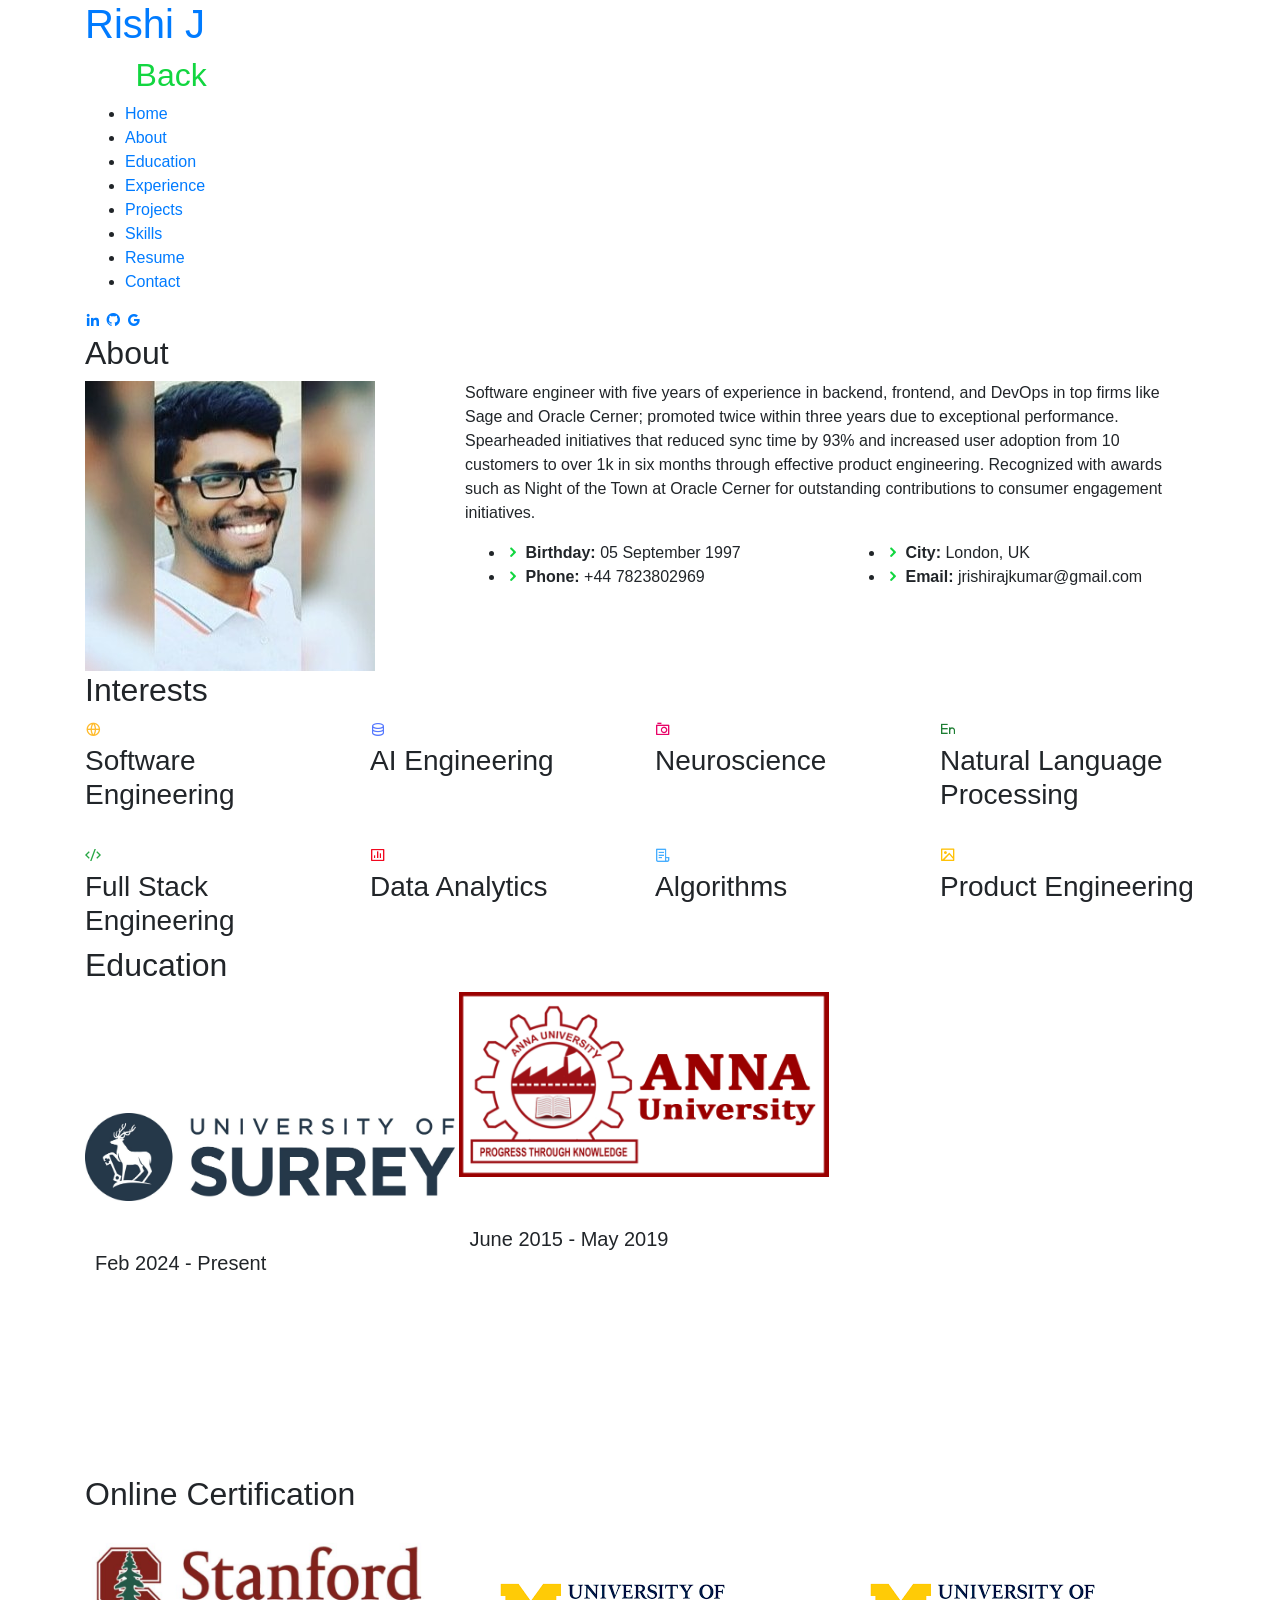
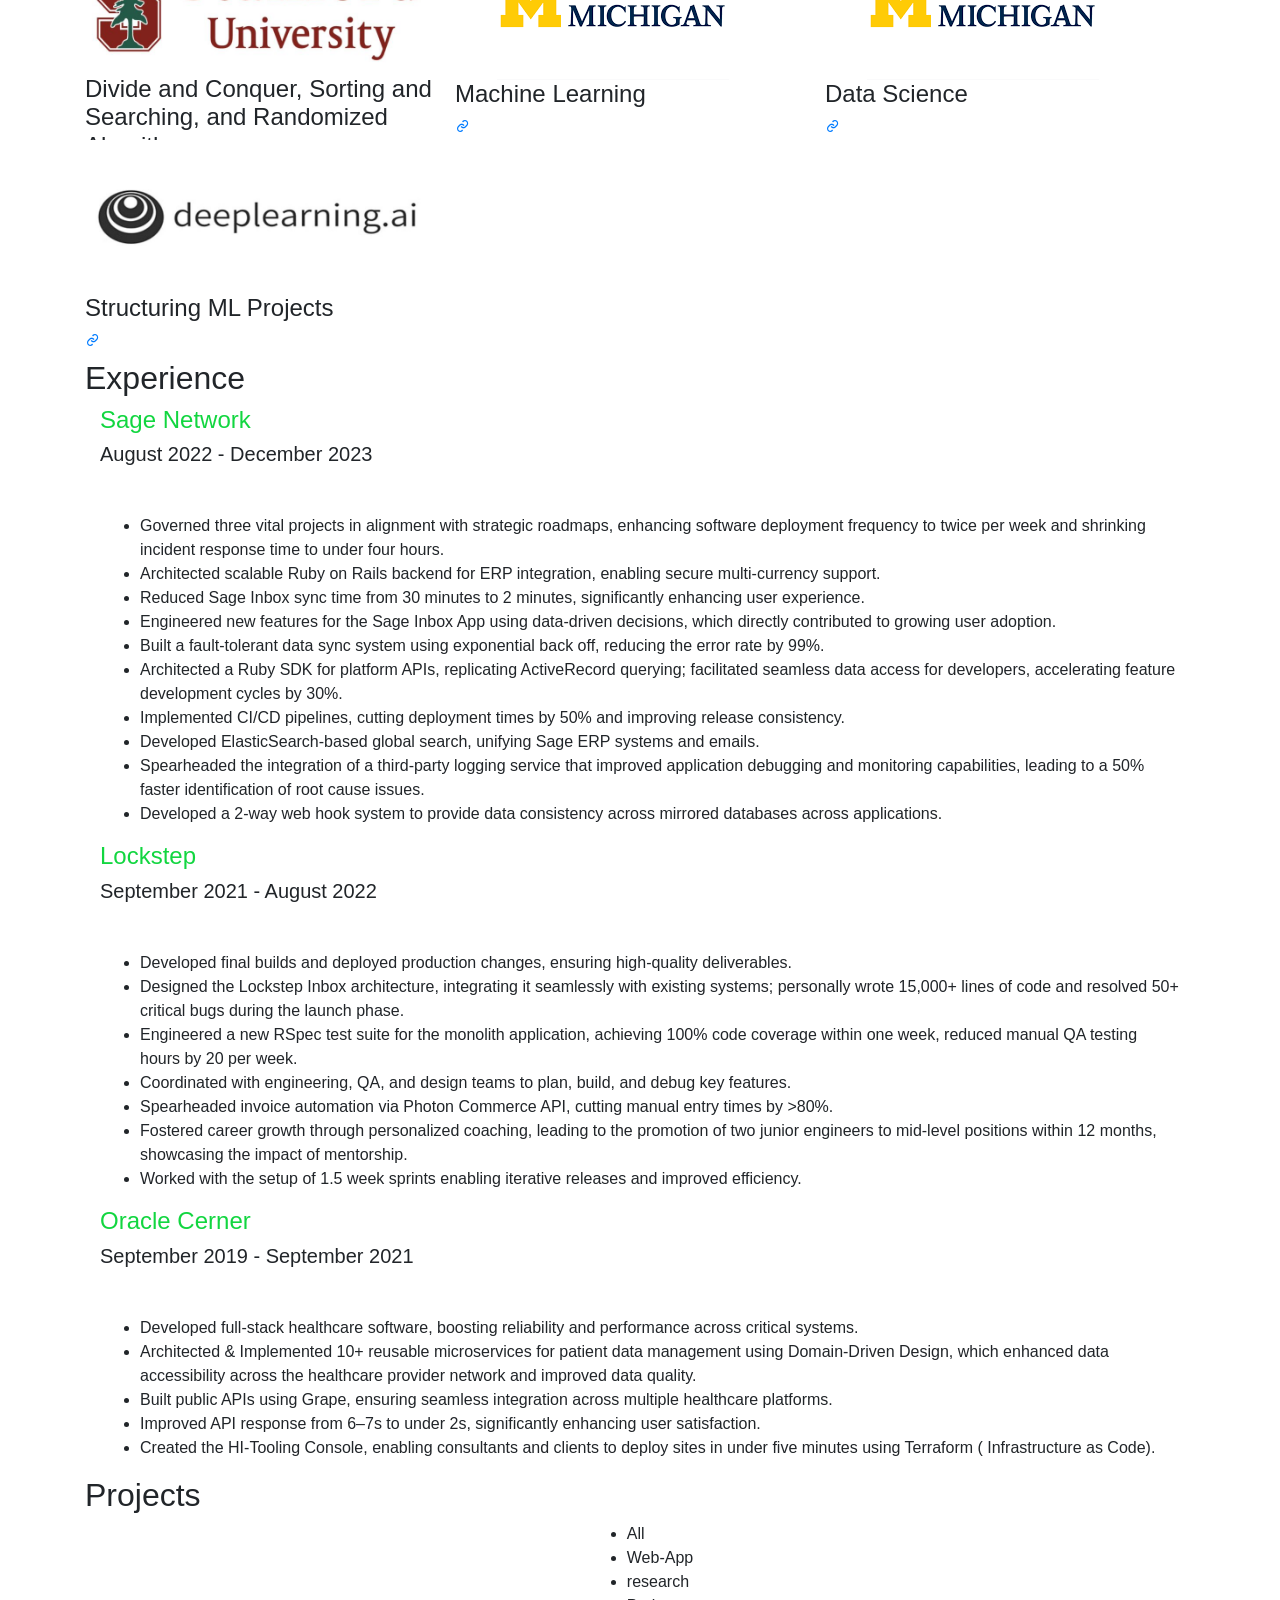
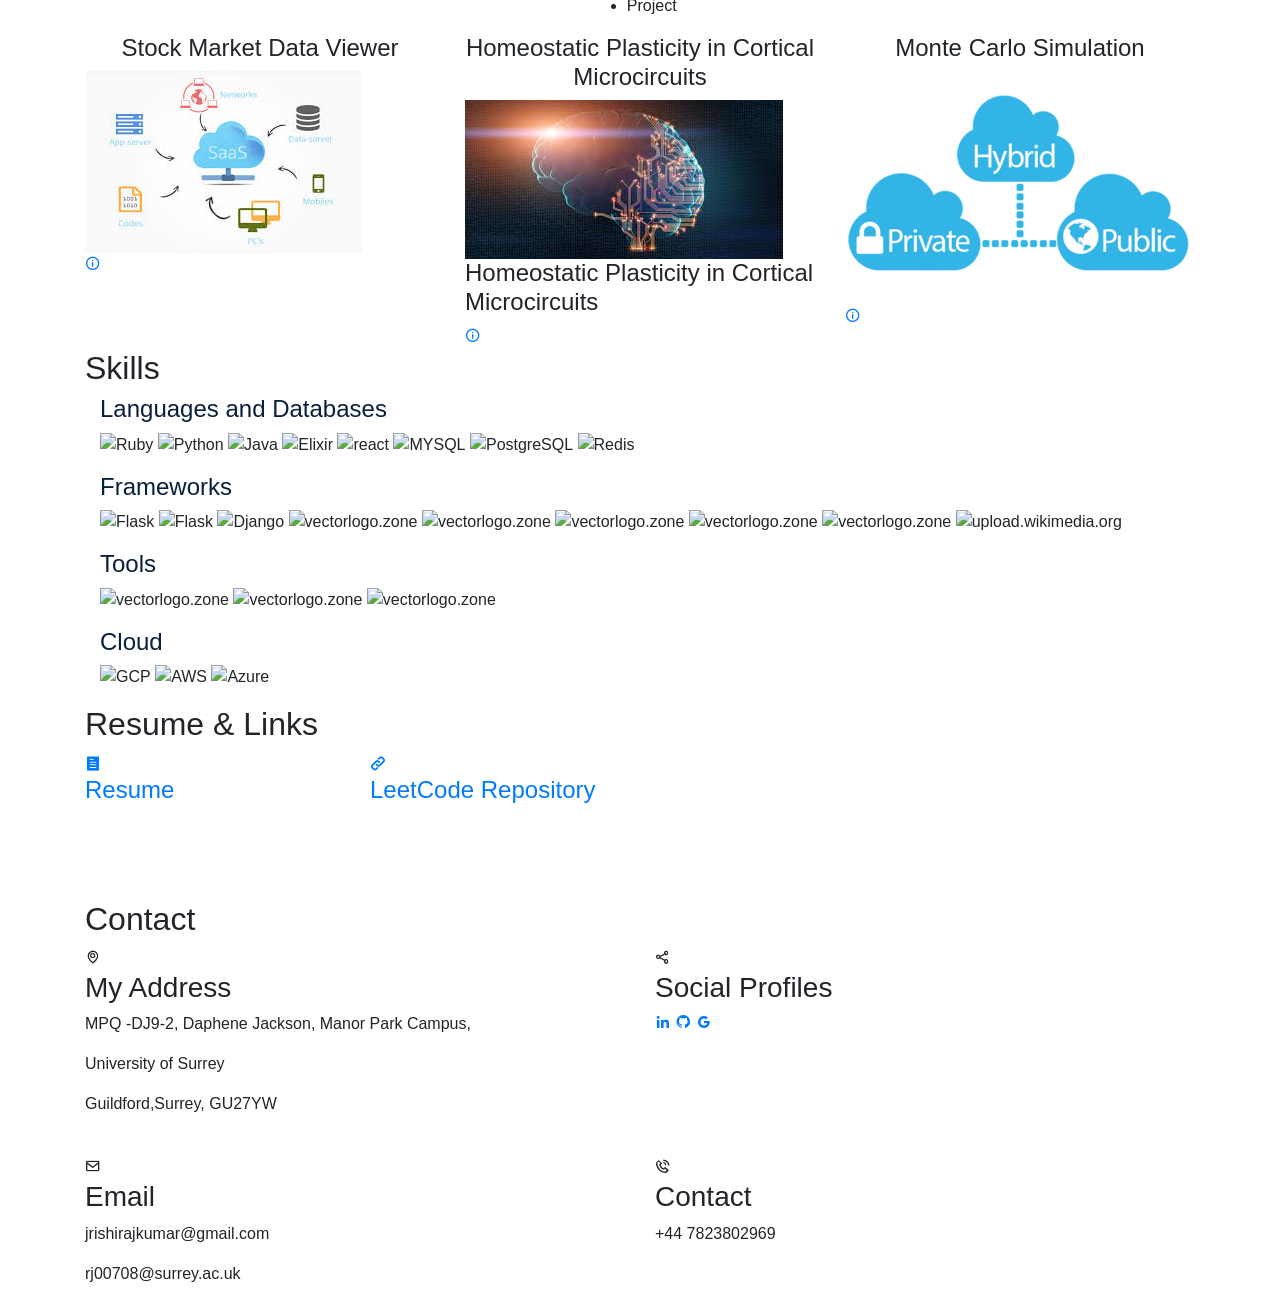
==== index.html @ e2df34b9 "Adding Files for Setup" ====
<!DOCTYPE html>
<html lang="en">

<head>
  <!-- Google Tag Manager -->
  <script>(function(w,d,s,l,i){w[l]=w[l]||[];w[l].push({'gtm.start':
  new Date().getTime(),event:'gtm.js'});var f=d.getElementsByTagName(s)[0],
  j=d.createElement(s),dl=l!='dataLayer'?'&l='+l:'';j.async=true;j.src=
  'https://www.googletagmanager.com/gtm.js?id='+i+dl;f.parentNode.insertBefore(j,f);
  })(window,document,'script','dataLayer','GTM-5BB8W2X');</script>
  <!-- End Google Tag Manager -->
  <link rel="icon" type="image/png" href="/favicon.png"/>
  <meta charset="utf-8">
  <meta content="width=device-width, initial-scale=1.0" name="viewport">

  <title>Personal Portfolio</title>
  <meta content="" name="descriptison">
  <meta content="" name="keywords">

  <!-- Google Fonts -->
  <link href="https://fonts.googleapis.com/css?family=Open+Sans:300,300i,400,400i,600,600i,700,700i|Raleway:300,300i,400,400i,500,500i,600,600i,700,700i|Poppins:300,300i,400,400i,500,500i,600,600i,700,700i" rel="stylesheet">

  <!-- Vendor CSS Files -->
  <link href="assets/vendor/bootstrap/css/bootstrap.min.css" rel="stylesheet">
  <link href="assets/vendor/icofont/icofont.min.css" rel="stylesheet">
  <link href="assets/vendor/remixicon/remixicon.css" rel="stylesheet">
  <link href="assets/vendor/owl.carousel/assets/owl.carousel.min.css" rel="stylesheet">
  <link href="assets/vendor/boxicons/css/boxicons.min.css" rel="stylesheet">
  <link href="assets/vendor/venobox/venobox.css" rel="stylesheet">

  <!-- Template Main CSS File -->
  <link href="assets/css/style.css" rel="stylesheet">


  <!-- Global site tag (gtag.js) - Google Analytics -->
  <script async src="https://www.googletagmanager.com/gtag/js?id=UA-169007209-3"></script>
  <script>
    window.dataLayer = window.dataLayer || [];
    function gtag(){dataLayer.push(arguments);}
    gtag('js', new Date());

    gtag('config', 'UA-169007209-3');
  </script>



  <!-- =======================================================
  * Template Name: Personal - v2.1.0
  * Template URL: https://bootstrapmade.com/personal-free-resume-bootstrap-template/
  * Author: BootstrapMade.com
  * License: https://bootstrapmade.com/license/
  ======================================================== -->
</head>

<body>
  
  <!-- Google Tag Manager (noscript) -->
  <noscript><iframe src="https://www.googletagmanager.com/ns.html?id=GTM-5BB8W2X"
  height="0" width="0" style="display:none;visibility:hidden"></iframe></noscript>
  <!-- End Google Tag Manager (noscript) -->
  <!-- ======= Header ======= -->
  <header id="header" class="header-tops">

    <div class="container">

      <h1><a href="index.html">Rishi J</a></h1>
      <h2 style="color:#fff">I'm <span class="typing" style="color:#12D640"></span></h2>
      <nav class="nav-menu d-none d-lg-block">
        <ul>
          <li class="active"><a href="#header"> <span>Home</span></a></li>
          <li><a href="#about"><span>About</span></a></li>
          <li><a href="#education"> <span>Education</span></a></li>
          <li><a href="#experience"> <span>Experience</span></a></li>
<!--          <li><a href="#projects"> <span>Projects</span></a></li>-->
          <li><a href="#portfolio"> <span>Projects</span></a></li>
          <li><a href="#skills"> <span>Skills</span></a></li>
          <li><a href="#ResumeLink" target="_blank"> <span>Resume</span></a></li>
          <!-- <li><a href="#links"> <span>Resume & Links</span></a></li> -->
          <li><a href="#contacts"> <span>Contact</span></a></li>

        </ul>
      </nav><!-- .nav-menu -->

      <div class="social-links">
          <a href="https://www.linkedin.com/in/rishijawahar/" target="_blank" class="linkedin"><i class="bx bxl-linkedin"></i></a>
          <a href="https://www.github.com/rishirajkumar97" target="_blank" class="github"><i class="bx bxl-github"></i></a>
          <a href="mailto:jrishirajkumar@gmail.com" target="_blank" class="google"><i class="bx bxl-google"></i></a>

      </div>

    </div>
  </header><!-- End Header -->

  <!-- ======= About Section ======= -->
  <section id="about" class="about">

    <!-- ======= About Me ======= -->
    <div class="about-me container">

      <div class="section-title">
        <h2>About</h2>
      </div>

      <div class="row">
        <div class="col-lg-4" data-aos="fade-right">
          <img src="assets/img/pfp.jpeg" class="img-fluid" alt="">
        </div>
        <div class="col-lg-8 pt-4 pt-lg-0 content" data-aos="fade-left">
          <p>Software engineer with five years of experience in backend, frontend, and DevOps in  top firms like Sage and Oracle Cerner; promoted twice within three years due to exceptional performance.
            Spearheaded initiatives that reduced sync time by 93% and increased user adoption from 10 customers to over 1k in six months through effective product engineering.
            Recognized with awards such as Night of the Town at Oracle Cerner for outstanding contributions to consumer engagement initiatives.
          </p>
          <div class="row">
            <div class="col-lg-6">
              <ul>
                <li><i class="icofont-rounded-right"></i> <strong>Birthday:</strong> 05 September 1997</li>
                <li><i class="icofont-rounded-right"></i> <strong>Phone:</strong> +44 7823802969</li>
              </ul>
            </div>
            <div class="col-lg-6">
              <ul>
                <li><i class="icofont-rounded-right"></i> <strong>City:</strong> London, UK</li>
                <li><i class="icofont-rounded-right"></i> <strong>Email:</strong> jrishirajkumar@gmail.com</li>
              </ul>
            </div>
          </div>
        </div>
      </div>

    </div><!-- End About Me -->

    <!-- ======= Interests ======= -->
    <div class="interests container">

      <div class="section-title">
        <h2>Interests</h2>
      </div>

      <div class="row">
        <div class="col-lg-3 col-md-4">
          <div class="icon-box">
            <i class="ri-global-line" style="color: #ffbb2c;"></i>
            <h3>Software Engineering</h3>
          </div>
        </div>
        <div class="col-lg-3 col-md-4 mt-4 mt-md-0">
          <div class="icon-box">
            <i class="ri-database-2-line" style="color: #5578ff;"></i>
            <h3>AI Engineering</h3>
          </div>
        </div>
        <div class="col-lg-3 col-md-4 mt-4 mt-md-0">
          <div class="icon-box">
            <i class="ri-camera-3-line" style="color: #e80368;"></i>
            <h3>Neuroscience</h3>
          </div>
        </div>
        <div class="col-lg-3 col-md-4 mt-4 mt-lg-0">
          <div class="icon-box">
            <i class="ri-english-input" style="color: #1c7d32;"></i>
            <h3>Natural Language Processing</h3>
          </div>
        </div>
        <div class="col-lg-3 col-md-4 mt-4">
          <div class="icon-box">
            <i class="ri-code-s-slash-fill" style="color: #28a745;"></i>
            <h3>Full Stack Engineering</h3>
          </div>
        </div>
        <div class="col-lg-3 col-md-4 mt-4">
          <div class="icon-box">
            <i class="ri-bar-chart-box-line" style="color: #f1081f;"></i>
            <h3>Data Analytics</h3>
          </div>
        </div>
        <div class="col-lg-3 col-md-4 mt-4">
          <div class="icon-box">
            <i class="ri-file-list-3-line" style="color: #47aeff;"></i>
            <h3>Algorithms</h3>
          </div>
        </div>
        <div class="col-lg-3 col-md-4 mt-4">
          <div class="icon-box">
            <i class="ri-image-line" style="color: #ffc107;"></i>
            <h3>Product Engineering</h3>
          </div>
        </div>
      </div>

    </div><!-- End Interests -->
  </section><!-- End About Section -->



  <!-- ======= Education Section ======= -->
  <section id="education" class="services">
    <div class="container">
      <div class="section-title">
        <h2>Education</h2>
      </div>
      <div class="row">
        <div class="col-lg-12" data-aos="fade-up" style="display: inline-block;">


            <div class="col-md-4 mt-4 mt-md-0 icon-box" data-aos="fade-up" data-aos-delay="100" style="padding:0px 0px;padding-bottom: 5px;display: inline-block;">
              <img src="assets/img/education/surrey.jpg" class="img-fluid" alt="">
              <!-- <h4 style="text-align:left;"><a href="https://www.asu.edu/" target="_blank" style="color:#12d640">Arizona State University</a><br> </h4> -->
              <p style="text-align:left;color:#fff;padding: 5px 10px;"><em>MS in Data Science</em></p>
              <h5 style="text-align:left;padding: 0px 10px;">Feb 2024 - Present</h5>
              <h6 style="text-align:left;color:#fff;padding: 0px 10px;">Relevant Coursework</h6>
              <ul style="text-align:left;color:#fff;">
                <li>Passed with First Class with Distinction (73.27%)</li>
                <li>Cloud Computing</li>
                <li>Neuroscience - Spiked Neural Networks</li>
                <li>NLP</li>
                <li>Computational Intelligence</li>
              </ul>
            </div>
            <div class="col-md-4 mt-4 mt-md-0 icon-box" data-aos="fade-up" data-aos-delay="100" style="padding:0px 0px;padding-bottom: 5px;display: inline-block;">
              <img src="assets/img/education/ANNAUNIV_university_img.jpeg" class="img-fluid" alt="">
              <!-- <h4 style="text-align:left;"><a href="https://ahduni.edu.in/" target="_blank" style="color:#12d640">Ahmedabad University</a><br> </h4> -->
              <p style="text-align:left;color:#fff;padding: 5px 10px;"><em>B.Tech. in Computer Science And Engineering</em></p>
              <h5 style="text-align:left;padding: 0px 10px;">June 2015 - May 2019</h5>
              <h6 style="text-align:left;color:#fff;padding: 0px 10px;">Relevant Coursework</h6>
              <ul style="text-align:left;color:#fff;">
                <!-- <li>Data Structures &amp; Algorithms</li> -->
                <li>Passed with First Class and Distinction (8.78 GPA)</li>
                <li>Database Management Systems</li>
                <li>Operating Systems</li>
                <li>Data Structures & Algorithms &amp; Optimization for Big Data</li>
                <li>Machine Learning</li>
              </ul>
            </div>
          </div>
        </div>
      </div>


    <div class="portfolio">
    <div class="container">
      <div class="section-title">
        <h2>Online Certification</h2>
      </div>

      <div class="row portfolio-container" style="position: relative; height: 437.75px;">

         <div class="col-lg-4 col-md-6 portfolio-item filter-app" style="position: absolute; left: 0px; top: 0px;">
          <div class="portfolio-wrap">
            <img src="assets/img/certification/stanford.jpg" class="img-fluid" alt="">
            <div class="portfolio-info">
              <h4>Divide and Conquer, Sorting and Searching, and Randomized Algorithms</h4>
              <div class="portfolio-links">
                <a href="https://www.coursera.org/account/accomplishments/verify/L4AAMR4N34Y4?utm_medium=certificate&amp;utm_source=link&amp;utm_campaign=copybutton_certificate/" target="_blank" title="Certificate"><i class="bx bx-link"></i></a>
              </div>
            </div>
           </div>
          </div>

        <div class="col-lg-4 col-md-6 portfolio-item filter-app" style="position: absolute; left: 370px; top: 0px;">
          <div class="portfolio-wrap">
            <img src="assets/img/certification/uom.png" class="img-fluid" alt="">
            <div class="portfolio-info">
              <h4>Machine Learning</h4>
              <div class="portfolio-links">
                <a href="https://www.coursera.org/account/accomplishments/certificate/NNAGQCAB8XXL?utm_medium=certificate&amp;utm_source=link&amp;utm_campaign=copybutton_certificate" target="_blank" title="Certificate"><i class="bx bx-link"></i></a>
              </div>
            </div>
          </div>
        </div>

        <div class="col-lg-4 col-md-6 portfolio-item filter-app" style="position: absolute; left: 740px; top: 0px;">
          <div class="portfolio-wrap">
            <img src="assets/img/certification/uom.png" class="img-fluid" alt="">
            <div class="portfolio-info">
              <h4>Data Science</h4>
              <div class="portfolio-links">
                <a href="https://www.coursera.org/account/accomplishments/verify/4HWTDLVW8NGJ" target="_blank" title="Certificate"><i class="bx bx-link"></i></a>
              </div>
            </div>
          </div>
        </div>

        <div class="col-lg-4 col-md-6 portfolio-item filter-project" style="position: absolute; left: 0px; top: 218.875px;">
          <div class="portfolio-wrap">
            <img src="assets/img/certification/dai.jpg" class="img-fluid" alt="">
            <div class="portfolio-info">
              <h4>Structuring ML Projects</h4>
              <div class="portfolio-links">
                <a href="https://www.coursera.org/account/accomplishments/certificate/2XQVQN4BXRB2" target="_blank" title="Certificate"><i class="bx bx-link"></i></a>
              </div>
            </div>
          </div>
        </div>
      </div>
    </div>
    </div>

  </section>
  <!-- End Education Section -->



  <!-- Start Experience Section -->

  <section id="experience" class="services">
    <div class="container">
      <div class="section-title">
        <h2>Experience</h2>
      </div>
      <div class="row">
          <div class="col-lg-12" data-aos="fade-up">
              <div class="col-md-12 mt-4 mt-md-0 icon-box" data-aos="fade-up" data-aos-delay="100">
                <h4 style="text-align:left;"><a href="https://www.sage.com/" style="color:#12d640">Sage Network</a><br> </h4>
                <h5 style="text-align:left;">August 2022 - December 2023</h5>
                <p style="text-align:left;color:#fff"><em>Senior Product Engineer - II</em></p>
                <ul style="text-align:left;">
                  <li>Governed three vital projects in alignment with strategic roadmaps, enhancing software deployment frequency to twice per week and shrinking incident response time to under four hours. </li>
                  <li>Architected scalable Ruby on Rails backend for ERP integration, enabling secure multi-currency support.</li> 
                  <li>Reduced Sage Inbox sync time from 30 minutes to 2 minutes, significantly enhancing user experience.</li>
                  <li>Engineered new features for the Sage Inbox App using data-driven decisions, which directly contributed to growing user adoption.</li>
                  <li>Built a fault-tolerant data sync system using exponential back off, reducing the error rate by 99%.</li>
                  <li>Architected a Ruby SDK for platform APIs, replicating ActiveRecord querying; facilitated seamless data access for  developers, accelerating feature development cycles by 30%.</li>
                  <li> Implemented CI/CD pipelines, cutting deployment times by 50% and improving release consistency.</li>
                  <li>Developed ElasticSearch-based global search, unifying Sage ERP systems and emails.</li>
                  <li>Spearheaded the integration of a third-party logging service that improved application debugging and monitoring capabilities, leading to a 50% faster identification of root cause issues.</li>
                  <li>Developed a 2-way web hook system to provide data consistency across mirrored databases across applications.</li>
                </ul>
              </div>
              <div class="col-md-12 mt-4 mt-md-0 icon-box" data-aos="fade-up" data-aos-delay="100">
                <h4 style="text-align:left;"><a href="https://www.lockstep.io/" style="color:#12d640">Lockstep</a><br> </h4>
                <h5 style="text-align:left;">September 2021 - August 2022</h5>
                <p style="text-align:left;color:#fff"><em>Product Egnineer</em></p>
                <ul style="text-align:left;">
                 <li>Developed final builds and deployed production changes, ensuring high-quality deliverables.</li> 
                 <li>Designed the Lockstep Inbox architecture, integrating it seamlessly with existing systems; personally wrote 15,000+ lines of code and resolved 50+ critical bugs during the launch phase.</li> 
                 <li>Engineered a new RSpec test suite for the monolith application, achieving 100% code coverage within one week, reduced manual QA testing hours by 20 per week.</li> 
                 <li>Coordinated with engineering, QA, and design teams to plan, build, and debug key features.</li> 
                 <li>Spearheaded invoice automation via Photon Commerce API, cutting manual entry times by >80%.</li> 
                 <li>Fostered career growth through personalized coaching, leading to the promotion of two junior engineers to mid-level positions within 12 months, showcasing the impact of mentorship.</li> 
                 <li>Worked with the setup of 1.5 week sprints enabling iterative releases and improved efficiency.</li> 
                </ul>
              </div>
              <div class="col-md-12 mt-4 mt-md-0 icon-box" data-aos="fade-up" data-aos-delay="100">
                <h4 style="text-align:left;"><a href="https://www.cerner.com/" style="color:#12d640">Oracle Cerner</a><br> </h4>
                <h5 style="text-align:left;">September 2019 - September 2021</h5>
                <p style="text-align:left;color:#fff"><em>Software Engineer</em></p>
                <ul style="text-align:left;">
                  <li>Developed full-stack healthcare software, boosting reliability and performance across critical systems.</li>
                  <li>Architected & Implemented 10+ reusable microservices for patient data management using Domain-Driven Design, which enhanced data accessibility across the healthcare provider network and improved data quality.</li>
                  <li>Built public APIs using Grape, ensuring seamless integration across multiple healthcare platforms.</li>
                  <li>Improved API response from 6–7s to under 2s, significantly enhancing user satisfaction.</li>
                  <li>Created the HI-Tooling Console, enabling consultants and clients to deploy sites in under five minutes using Terraform ( Infrastructure as Code).</li>
                </ul>
              </div>
          </div>
        </div>
    </div>
  </section>

  <!-- End Experience Section -->



  <!-- Start Project Section -->
  <section id="portfolio" class="portfolio">
    <div class="container">

      <div class="section-title">
        <h2>Projects</h2>
      </div>

      <div class="row">
        <div class="col-lg-12 d-flex justify-content-center">
          <ul id="portfolio-flters">
            <li data-filter="*" class="filter-active">All</li>
            <li data-filter=".filter-app">Web-App</li>
            <li data-filter=".filter-research">research</li>
            <li data-filter=".filter-project">Project</li>
          </ul>
        </div>
      </div>

      <div class="row portfolio-container">


        <div class="col-lg-4 col-md-6 portfolio-item filter-app">
          <center><h4>Stock Market Data Viewer</h4></center>
          <div class="portfolio-wrap">
            <img src="assets/img/project/saas.jpeg" class="img-fluid" alt="">
            <div class="portfolio-info">
              
              <div class="portfolio-links">
                <a href="projects/stock.html" data-gall="portfolioDetailsGallery" data-vbtype="iframe" class="venobox" title="Project Details"><i class="bx bx-info-circle"></i></a>
              </div>
            </div>
          </div>
        </div>



        <div class="col-lg-4 col-md-6 portfolio-item filter-research">
          <!-- <br> -->
          <center><h4>Homeostatic Plasticity in Cortical Microcircuits</h4></center>
          <div class="portfolio-wrap">
            <img src="assets/img/project/brain.jpeg" class="img-fluid" alt="">
            <div class="portfolio-info">
              <h4>Homeostatic Plasticity in Cortical Microcircuits</h4>
              <div class="portfolio-links">
                <a href="projects/brain.html" data-gall="portfolioDetailsGallery" data-vbtype="iframe" class="venobox" title="Project Details"><i class="bx bx-info-circle"></i></a>
              </div>
            </div>
          </div>
        </div>

        <div class="col-lg-4 col-md-6 portfolio-item filter-app">
          <center><h4>Monte Carlo Simulation</h4></center>
          <div class="portfolio-wrap">
            <img src="assets/img/project/cloud.jpeg" class="img-fluid" alt="">
            <div class="portfolio-info">
              <div class="portfolio-links">
                <a href="projects/cloud.html" data-gall="portfolioDetailsGallery" data-vbtype="iframe" class="venobox" title="Project Details"><i class="bx bx-info-circle"></i></a>
              </div>
            </div>
          </div>
        </div>

      </div>
    </div>
  </section>

  <!-- End Project Section -->



  <!-- Start Skills Section -->

  <section id="skills" class="services">
    <div class="container">
      <div class="section-title">
        <h2>Skills</h2>
      </div>
      <div class="row">
        <div class="col-lg-12" data-aos="fade-up">
          <div class="col-md-12 mt-4 mt-md-0 icon-box" data-aos="fade-up" data-aos-delay="100" style="background:#fff">
            <h4 style="text-align:left;color:#09203a">Languages and Databases</h4>
                <p style="text-align:left;">
                  <img src="https://www.vectorlogo.zone/logos/ruby-lang/ruby-lang-ar21.svg" alt="Ruby" height="50" width="190">
                  <img src="https://www.vectorlogo.zone/logos/python/python-horizontal.svg" alt="Python" height="50" width="150">
                  <img src="https://www.vectorlogo.zone/logos/java/java-horizontal.svg" alt="Java" height="50" width="120">
                  <img src="https://www.vectorlogo.zone/logos/elixir-lang/elixir-lang-ar21.svg" alt="Elixir">
                  <img src="https://www.vectorlogo.zone/logos/reactjs/reactjs-ar21.svg" alt="react" height="60" width="90">
                  <img src="https://www.vectorlogo.zone/logos/mysql/mysql-horizontal.svg" alt="MYSQL" height="70" width="130">
                  <img src="https://www.vectorlogo.zone/logos/postgresql/postgresql-horizontal.svg" alt="PostgreSQL" height="50" width="190">
                  <img src="https://www.vectorlogo.zone/logos/redis/redis-ar21.svg" alt="Redis" height="50" width="190">
                </p>
            </div>
            <div class="col-md-12 mt-4 mt-md-0 icon-box" data-aos="lefade-up" data-aos-delay="100" style="background:#fff">
              <h4 style="text-align:left;color:#09203a">Frameworks</h4>
                <p style="text-align:left;">
                  <img src="https://www.logo.wine/a/logo/Ruby_on_Rails/Ruby_on_Rails-Logo.wine.svg" alt="Flask" width="90" height="70">
                  <img src="https://www.vectorlogo.zone/logos/palletsprojects_flask/palletsprojects_flask-official~v2.svg" alt="Flask" width="90" height="70">
                  <img src="https://www.vectorlogo.zone/logos/djangoproject/djangoproject-ar21.svg" alt="Django">
                  <img src="https://www.vectorlogo.zone/logos/nodejs/nodejs-horizontal.svg" alt="vectorlogo.zone">
                  <img src="https://www.vectorlogo.zone/logos/getbootstrap/getbootstrap-ar21.svg" alt="vectorlogo.zone">
                  <img src="https://www.vectorlogo.zone/logos/tensorflow/tensorflow-ar21.svg" alt="vectorlogo.zone">
                  <img src="https://www.vectorlogo.zone/logos/pytorch/pytorch-ar21.svg" alt="vectorlogo.zone">
                  <img src="https://www.vectorlogo.zone/logos/opencv/opencv-ar21.svg" alt="vectorlogo.zone">
                  <img src="https://upload.wikimedia.org/wikipedia/commons/0/05/Scikit_learn_logo_small.svg" alt="upload.wikimedia.org" width="90" height="70">
              </p>
          </div>
          <div class="col-md-12 mt-4 mt-md-0 icon-box" data-aos="lefade-up" data-aos-delay="100" style="background:#fff">
              <h4 style="text-align:left;color:#09203a">Tools</h4>
                <p style="text-align:left;">
                  <img src="https://www.vectorlogo.zone/logos/git-scm/git-scm-ar21.svg" alt="vectorlogo.zone">
                  <img src="https://www.vectorlogo.zone/logos/heroku/heroku-ar21.svg" alt="vectorlogo.zone">
                  <img src="https://www.vectorlogo.zone/logos/jupyter/jupyter-ar21.svg" alt="vectorlogo.zone">
              </p>
          </div>
          <div class="col-md-12 mt-4 mt-md-0 icon-box" data-aos="lefade-up" data-aos-delay="100" style="background:#fff">
            <h4 style="text-align:left;color:#09203a">Cloud</h4>
              <p style="text-align:left;">
                <img src="https://www.vectorlogo.zone/logos/google_cloud/google_cloud-ar21.svg" alt="GCP">
                <img src="https://www.vectorlogo.zone/logos/amazon_aws/amazon_aws-ar21.svg" alt="AWS">
                <img src="https://www.vectorlogo.zone/logos/microsoft_azure/microsoft_azure-ar21.svg" alt="Azure">
            </p>
        </div>
        </div>
      </div>
    </div>
  </section>

  <!-- End Skills Section -->




  <!-- Start Links section -->
  <section id="links" class="services">
    <div class="container">
      <div class="section-title">
        <h2>Resume & Links</h2>
      </div>
      <div class="row">
        <div class="col-md-3 mt-4 mt-md-0 icon-box" data-aos="fade-up" data-aos-delay="100">
          <a href="https://drive.google.com/file/d/1iHBNV2UkH5LkhAP-1hYRZ2Ez_BQ6g4S7/view?usp=sharing" target="_blank"><div class="icon"><i class="icofont-page"></i></div></a>
          <h4 class="title"><a href="https://drive.google.com/file/d/1iHBNV2UkH5LkhAP-1hYRZ2Ez_BQ6g4S7/view?usp=sharing" target="_blank">Resume</a></h4>
          <p class="description" style="color:#fff;">The link contains downloadable resume</p>
        </div>
        <div class="col-md-3 mt-4 mt-md-0 icon-box" data-aos="fade-up">
          <a href="https://github.com/rajaprerak/LeetCode_Problems" target="_blank"><div class="icon"><i class="icofont-link"></i></div></a>
          <h4 class="title"><a href="https://github.com/rajaprerak/LeetCode_Problems" target="_blank">LeetCode Repository</a></h4>
          <p class="description" style="color:#fff;"> The github repository contains leetcode problems solution in python.</p>
        </div>
        <!-- <div class="col-md-3 mt-4 mt-md-0 icon-box" data-aos="fade-up" data-aos-delay="100">
          <a href="https://techingenious.herokuapp.com/" target="_blank"><div class="icon"><i class="icofont-page"></i></div></a>
          <h4 class="title"><a href="https://techingenious.herokuapp.com/" target="_blank">Blog</a></h4>
          <p class="description" style="color:#fff;">Blog containing articles on AI, coding, development</p>
        </div> -->
      </div>
    </div>
  </section> <!--End Links Section -->


  <!-- Start Contact Section -->

  <section id="contacts" class="contact">
    <div class="container">

      <div class="section-title">
        <h2>Contact</h2>
      </div>

      <div class="row mt-2">

        <div class="col-md-6 d-flex align-items-stretch">
          <div class="info-box">
            <i class="bx bx-map"></i>
            <h3>My Address</h3>
            <p>MPQ -DJ9-2, Daphene Jackson, Manor Park Campus,</p>
            <p>University of Surrey</p>
            <p>Guildford,Surrey, GU27YW</p>
          </div>
        </div>

        <div class="col-md-6 mt-4 mt-md-0 d-flex align-items-stretch">
          <div class="info-box">
            <i class="bx bx-share-alt"></i>
            <h3>Social Profiles</h3>
            <div class="social-links">
              <a href="https://www.linkedin.com/in/rishijawahar/" target="_blank" class="linkedin"><i class="bx bxl-linkedin"></i></a>
              <a href="https://www.github.com/rishirajkumar97" target="_blank" class="github"><i class="bx bxl-github"></i></a>
              <a href="mailto:jrishirajkumar@gmail.com" target="_blank" class="google"><i class="bx bxl-google"></i></a>

            </div>
          </div>
        </div>

        <div class="col-md-6 mt-4 d-flex align-items-stretch">
          <div class="info-box">
            <i class="bx bx-envelope"></i>
            <h3>Email</h3>
            <p>jrishirajkumar@gmail.com</p>
            <p>rj00708@surrey.ac.uk</p>
          </div>
        </div>
        <div class="col-md-6 mt-4 d-flex align-items-stretch">
          <div class="info-box">
            <i class="bx bx-phone-call"></i>
            <h3>Contact</h3>
            <p>+44 7823802969</p>
          </div>
        </div>
      </div>
      <!-- <div id="sfczmlqxr5caww28rswrt8849ghbekgnh3j" ></div><script type="text/javascript" src="https://counter1.stat.ovh/private/counter.js?c=zmlqxr5caww28rswrt8849ghbekgnh3j&down=async" async></script><noscript><a href="https://www.freecounterstat.com" title="free web counter"><img src="https://counter1.stat.ovh/private/freecounterstat.php?c=zmlqxr5caww28rswrt8849ghbekgnh3j" border="0" title="free web counter" alt="free web counter" style="visibility: none;"></a></noscript> -->
    </div>
  </section>

  <!-- End Contact Section -->

  <!-- Vendor JS Files -->
  <script src="assets/vendor/jquery/jquery.min.js"></script>
  <script src="assets/vendor/bootstrap/js/bootstrap.bundle.min.js"></script>
  <script src="assets/vendor/jquery.easing/jquery.easing.min.js"></script>
  <script src="assets/vendor/php-email-form/validate.js"></script>
  <script src="assets/vendor/waypoints/jquery.waypoints.min.js"></script>
  <script src="assets/vendor/counterup/counterup.min.js"></script>
  <script src="assets/vendor/owl.carousel/owl.carousel.min.js"></script>
  <script src="assets/vendor/isotope-layout/isotope.pkgd.min.js"></script>
  <script src="assets/vendor/venobox/venobox.min.js"></script>
  <script src="assets/vendor/typed.js/typed.min.js"></script>
  <script type="text/javascript">
    var typed = new Typed('.typing',{
      strings: ["Coder", "Backend Engineer", "Full Stack Engineer", "AI Engineer", "AI Researcher"],
      loop: true,
      typeSpeed: 65,
      backSpeed: 65
    });
  </script>

  <!-- Template Main JS File -->
  <script src="assets/js/main.js"></script>

</body>

</html>
---- assets/vendor/venobox/venobox.css ----
/* ------ venobox.css --------*/
.vbox-overlay *, .vbox-overlay *:before, .vbox-overlay *:after{
    -webkit-backface-visibility: hidden;
    -webkit-box-sizing:border-box;
    -moz-box-sizing:border-box;
    box-sizing:border-box;
}
.vbox-overlay * { 
    -webkit-backface-visibility: visible;
    backface-visibility: visible;
}
.vbox-overlay{
    display: -webkit-flex;
    display: flex;
    -webkit-flex-direction: column;
    flex-direction: column;
    -webkit-justify-content: center;
    justify-content: center;
    -webkit-align-items: center;
    align-items: center;
    position: fixed;
    left: 0;
    top: 0;
    bottom: 0;
    right: 0;
    z-index: 999999;
}

/* ----- navigation ----- */
.vbox-title{
    width: 100%;
    height: 40px;
    float: left;
    text-align: center;
    line-height: 28px;
    font-size: 12px;
    padding: 6px 50px;
    overflow: hidden;
    position: fixed;
    display: none;
    left: 0;
    z-index: 89;
}
.vbox-close{
    cursor: pointer;
    position: fixed;
    top: -1px;
    right: 0;
    width: 50px;
    height: 40px;
    padding: 6px;
    display: block;
    background-position:10px center;
    overflow: hidden;
    font-size: 24px;
    line-height: 1;
    text-align: center;
    z-index: 99;
}
.vbox-left{
    cursor: pointer;
    position: fixed;
    left: 0;
    height: 40px;
    overflow: hidden;
    line-height: 28px;
    font-size: 12px;
    z-index: 99;
    display: flex;
    align-items:center;
}
.vbox-num{
    display: inline-block;
    margin: 6px 0 6px 15px;
}
/* ----- Social share ----- */
.vbox-share{
    line-height: 28px;
    font-size: 12px;
    overflow: hidden;
    position: fixed;
    left: 0;
    z-index: 98;
    display: flex;
    align-items:center;
    justify-content: center;
    width: 100%;
    text-align: center;
}
.vbox-share svg{
    max-height: 28px;
    width: 28px;
    z-index: 10;
    margin-left: 12px;
    margin-top: 6px;
    margin-bottom: 6px;
    vertical-align: middle;
}


/* ----- navigation ARROWS ----- */
.vbox-next, .vbox-prev{
    position: fixed;
    top: 50%;
    margin-top: -15px;
    overflow: hidden;
    cursor: pointer;
    display: block;
    width: 45px;
    height: 45px;
    z-index: 99;
}
.vbox-next span, .vbox-prev span{
    position: relative;
    width: 20px;
    height: 20px;
    border: 2px solid transparent;
    border-top-color: #B6B6B6;
    border-right-color: #B6B6B6;
    text-indent: -100px;
    position: absolute;
    top: 8px;
    display: block;
}
.vbox-prev{
    left: 15px;
}
.vbox-next{
    right: 15px;
}
.vbox-prev span{
    left: 10px;
    -ms-transform: rotate(-135deg);
    -webkit-transform: rotate(-135deg);
    transform: rotate(-135deg);
}
.vbox-next span{
    -ms-transform: rotate(45deg);
    -webkit-transform: rotate(45deg);
    transform: rotate(45deg);
    right: 10px;
}
/* ------- inline window ------ */
.vbox-inline{
    width: 420px;
    height: 315px;
    height: 70vh;
    padding: 10px;
    background: #fff;
    margin: 0 auto;
    overflow: auto;
    text-align: left;
}
/* ------- Video & iFrames window ------ */
.venoframe{
    max-width: 100%;
    width: 100%;
    border: none;
    width: 100%;
    height: 260px;
    height: 70vh;
}
.venoframe.vbvid{
    height: 260px;
}
@media (min-width: 768px) {
    .venoframe, .vbox-inline{
        width: 90%;
        height: 360px;
        height: 70vh;
    }
    .venoframe.vbvid{
        width: 640px;
        height: 360px;
    }
}
@media (min-width: 992px) {
    .venoframe, .vbox-inline{
        max-width: 1200px;
        width: 80%;
        height: 540px;
        height: 70vh;
    }
    .venoframe.vbvid{
        width: 960px;
        height: 540px;
    }
}
/* 
Please do NOT edit this part! 
or at least read this note: http://i.imgur.com/7C0ws9e.gif
*/
.vbox-open{
    overflow: hidden;
}
.vbox-container{
    position: absolute;
    left: 0;
    right: 0;
    top: 0;
    bottom: 0;
    overflow-x: hidden;
    overflow-y: scroll;
    overflow-scrolling: touch;
    -webkit-overflow-scrolling: touch;
    z-index: 20;
    max-height: 100%;

}

.vbox-content{
    text-align: center;
    float: left;
    width: 100%;
    position: relative;
    overflow: hidden;
    padding: 20px 4%;
}
.vbox-container img{
    max-width: 100%;
    height: auto;
}
.vbox-figlio{
    box-shadow: 0 0 12px rgba(0,0,0,0.19), 0 6px 6px rgba(0,0,0,0.23);
    max-width: 100%;
    text-align: initial;
}
img.vbox-figlio{
    -webkit-user-select: none;
-khtml-user-select: none;
-moz-user-select: none;
-o-user-select: none;
user-select: none;
}
.vbox-content.swipe-left{
    margin-left: -200px !important;
}
.vbox-content.swipe-right{
    margin-left: 200px !important;
}
.vbox-animated{
    webkit-transition: margin 300ms ease-out;
    transition: margin 300ms ease-out;
}

/* ---------- preloader ----------
 * SPINKIT 
 * http://tobiasahlin.com/spinkit/
-------------------------------- */
.sk-double-bounce,.sk-rotating-plane{width:40px;height:40px;margin:40px auto}.sk-rotating-plane{background-color:#333;-webkit-animation:sk-rotatePlane 1.2s infinite ease-in-out;animation:sk-rotatePlane 1.2s infinite ease-in-out}@-webkit-keyframes sk-rotatePlane{0%{-webkit-transform:perspective(120px) rotateX(0) rotateY(0);transform:perspective(120px) rotateX(0) rotateY(0)}50%{-webkit-transform:perspective(120px) rotateX(-180.1deg) rotateY(0);transform:perspective(120px) rotateX(-180.1deg) rotateY(0)}100%{-webkit-transform:perspective(120px) rotateX(-180deg) rotateY(-179.9deg);transform:perspective(120px) rotateX(-180deg) rotateY(-179.9deg)}}@keyframes sk-rotatePlane{0%{-webkit-transform:perspective(120px) rotateX(0) rotateY(0);transform:perspective(120px) rotateX(0) rotateY(0)}50%{-webkit-transform:perspective(120px) rotateX(-180.1deg) rotateY(0);transform:perspective(120px) rotateX(-180.1deg) rotateY(0)}100%{-webkit-transform:perspective(120px) rotateX(-180deg) rotateY(-179.9deg);transform:perspective(120px) rotateX(-180deg) rotateY(-179.9deg)}}.sk-double-bounce{position:relative}.sk-double-bounce .sk-child{width:100%;height:100%;border-radius:50%;background-color:#333;opacity:.6;position:absolute;top:0;left:0;-webkit-animation:sk-doubleBounce 2s infinite ease-in-out;animation:sk-doubleBounce 2s infinite ease-in-out}.sk-chasing-dots .sk-child,.sk-spinner-pulse,.sk-three-bounce .sk-child{background-color:#333;border-radius:100%}.sk-double-bounce .sk-double-bounce2{-webkit-animation-delay:-1s;animation-delay:-1s}@-webkit-keyframes sk-doubleBounce{0%,100%{-webkit-transform:scale(0);transform:scale(0)}50%{-webkit-transform:scale(1);transform:scale(1)}}@keyframes sk-doubleBounce{0%,100%{-webkit-transform:scale(0);transform:scale(0)}50%{-webkit-transform:scale(1);transform:scale(1)}}.sk-wave{margin:40px auto;width:50px;height:40px;text-align:center;font-size:10px}.sk-wave .sk-rect{background-color:#333;height:100%;width:6px;display:inline-block;-webkit-animation:sk-waveStretchDelay 1.2s infinite ease-in-out;animation:sk-waveStretchDelay 1.2s infinite ease-in-out}.sk-wave .sk-rect1{-webkit-animation-delay:-1.2s;animation-delay:-1.2s}.sk-wave .sk-rect2{-webkit-animation-delay:-1.1s;animation-delay:-1.1s}.sk-wave .sk-rect3{-webkit-animation-delay:-1s;animation-delay:-1s}.sk-wave .sk-rect4{-webkit-animation-delay:-.9s;animation-delay:-.9s}.sk-wave .sk-rect5{-webkit-animation-delay:-.8s;animation-delay:-.8s}@-webkit-keyframes sk-waveStretchDelay{0%,100%,40%{-webkit-transform:scaleY(.4);transform:scaleY(.4)}20%{-webkit-transform:scaleY(1);transform:scaleY(1)}}@keyframes sk-waveStretchDelay{0%,100%,40%{-webkit-transform:scaleY(.4);transform:scaleY(.4)}20%{-webkit-transform:scaleY(1);transform:scaleY(1)}}.sk-wandering-cubes{margin:40px auto;width:40px;height:40px;position:relative}.sk-wandering-cubes .sk-cube{background-color:#333;width:10px;height:10px;position:absolute;top:0;left:0;-webkit-animation:sk-wanderingCube 1.8s ease-in-out -1.8s infinite both;animation:sk-wanderingCube 1.8s ease-in-out -1.8s infinite both}.sk-chasing-dots,.sk-spinner-pulse{width:40px;height:40px;margin:40px auto}.sk-wandering-cubes .sk-cube2{-webkit-animation-delay:-.9s;animation-delay:-.9s}@-webkit-keyframes sk-wanderingCube{0%{-webkit-transform:rotate(0);transform:rotate(0)}25%{-webkit-transform:translateX(30px) rotate(-90deg) scale(.5);transform:translateX(30px) rotate(-90deg) scale(.5)}50%{-webkit-transform:translateX(30px) translateY(30px) rotate(-179deg);transform:translateX(30px) translateY(30px) rotate(-179deg)}50.1%{-webkit-transform:translateX(30px) translateY(30px) rotate(-180deg);transform:translateX(30px) translateY(30px) rotate(-180deg)}75%{-webkit-transform:translateX(0) translateY(30px) rotate(-270deg) scale(.5);transform:translateX(0) translateY(30px) rotate(-270deg) scale(.5)}100%{-webkit-transform:rotate(-360deg);transform:rotate(-360deg)}}@keyframes sk-wanderingCube{0%{-webkit-transform:rotate(0);transform:rotate(0)}25%{-webkit-transform:translateX(30px) rotate(-90deg) scale(.5);transform:translateX(30px) rotate(-90deg) scale(.5)}50%{-webkit-transform:translateX(30px) translateY(30px) rotate(-179deg);transform:translateX(30px) translateY(30px) rotate(-179deg)}50.1%{-webkit-transform:translateX(30px) translateY(30px) rotate(-180deg);transform:translateX(30px) translateY(30px) rotate(-180deg)}75%{-webkit-transform:translateX(0) translateY(30px) rotate(-270deg) scale(.5);transform:translateX(0) translateY(30px) rotate(-270deg) scale(.5)}100%{-webkit-transform:rotate(-360deg);transform:rotate(-360deg)}}.sk-spinner-pulse{-webkit-animation:sk-pulseScaleOut 1s infinite ease-in-out;animation:sk-pulseScaleOut 1s infinite ease-in-out}@-webkit-keyframes sk-pulseScaleOut{0%{-webkit-transform:scale(0);transform:scale(0)}100%{-webkit-transform:scale(1);transform:scale(1);opacity:0}}@keyframes sk-pulseScaleOut{0%{-webkit-transform:scale(0);transform:scale(0)}100%{-webkit-transform:scale(1);transform:scale(1);opacity:0}}.sk-chasing-dots{position:relative;text-align:center;-webkit-animation:sk-chasingDotsRotate 2s infinite linear;animation:sk-chasingDotsRotate 2s infinite linear}.sk-chasing-dots .sk-child{width:60%;height:60%;display:inline-block;position:absolute;top:0;-webkit-animation:sk-chasingDotsBounce 2s infinite ease-in-out;animation:sk-chasingDotsBounce 2s infinite ease-in-out}.sk-chasing-dots .sk-dot2{top:auto;bottom:0;-webkit-animation-delay:-1s;animation-delay:-1s}@-webkit-keyframes sk-chasingDotsRotate{100%{-webkit-transform:rotate(360deg);transform:rotate(360deg)}}@keyframes sk-chasingDotsRotate{100%{-webkit-transform:rotate(360deg);transform:rotate(360deg)}}@-webkit-keyframes sk-chasingDotsBounce{0%,100%{-webkit-transform:scale(0);transform:scale(0)}50%{-webkit-transform:scale(1);transform:scale(1)}}@keyframes sk-chasingDotsBounce{0%,100%{-webkit-transform:scale(0);transform:scale(0)}50%{-webkit-transform:scale(1);transform:scale(1)}}.sk-three-bounce{margin:40px auto;width:80px;text-align:center}.sk-three-bounce .sk-child{width:20px;height:20px;display:inline-block;-webkit-animation:sk-three-bounce 1.4s ease-in-out 0s infinite both;animation:sk-three-bounce 1.4s ease-in-out 0s infinite both}.sk-circle .sk-child:before,.sk-fading-circle .sk-circle:before{display:block;border-radius:100%;content:'';background-color:#333}.sk-three-bounce .sk-bounce1{-webkit-animation-delay:-.32s;animation-delay:-.32s}.sk-three-bounce .sk-bounce2{-webkit-animation-delay:-.16s;animation-delay:-.16s}@-webkit-keyframes sk-three-bounce{0%,100%,80%{-webkit-transform:scale(0);transform:scale(0)}40%{-webkit-transform:scale(1);transform:scale(1)}}@keyframes sk-three-bounce{0%,100%,80%{-webkit-transform:scale(0);transform:scale(0)}40%{-webkit-transform:scale(1);transform:scale(1)}}.sk-circle{margin:40px auto;width:40px;height:40px;position:relative}.sk-circle .sk-child{width:100%;height:100%;position:absolute;left:0;top:0}.sk-circle .sk-child:before{margin:0 auto;width:15%;height:15%;-webkit-animation:sk-circleBounceDelay 1.2s infinite ease-in-out both;animation:sk-circleBounceDelay 1.2s infinite ease-in-out both}.sk-circle .sk-circle2{-webkit-transform:rotate(30deg);-ms-transform:rotate(30deg);transform:rotate(30deg)}.sk-circle .sk-circle3{-webkit-transform:rotate(60deg);-ms-transform:rotate(60deg);transform:rotate(60deg)}.sk-circle .sk-circle4{-webkit-transform:rotate(90deg);-ms-transform:rotate(90deg);transform:rotate(90deg)}.sk-circle .sk-circle5{-webkit-transform:rotate(120deg);-ms-transform:rotate(120deg);transform:rotate(120deg)}.sk-circle .sk-circle6{-webkit-transform:rotate(150deg);-ms-transform:rotate(150deg);transform:rotate(150deg)}.sk-circle .sk-circle7{-webkit-transform:rotate(180deg);-ms-transform:rotate(180deg);transform:rotate(180deg)}.sk-circle .sk-circle8{-webkit-transform:rotate(210deg);-ms-transform:rotate(210deg);transform:rotate(210deg)}.sk-circle .sk-circle9{-webkit-transform:rotate(240deg);-ms-transform:rotate(240deg);transform:rotate(240deg)}.sk-circle .sk-circle10{-webkit-transform:rotate(270deg);-ms-transform:rotate(270deg);transform:rotate(270deg)}.sk-circle .sk-circle11{-webkit-transform:rotate(300deg);-ms-transform:rotate(300deg);transform:rotate(300deg)}.sk-circle .sk-circle12{-webkit-transform:rotate(330deg);-ms-transform:rotate(330deg);transform:rotate(330deg)}.sk-circle .sk-circle2:before{-webkit-animation-delay:-1.1s;animation-delay:-1.1s}.sk-circle .sk-circle3:before{-webkit-animation-delay:-1s;animation-delay:-1s}.sk-circle .sk-circle4:before{-webkit-animation-delay:-.9s;animation-delay:-.9s}.sk-circle .sk-circle5:before{-webkit-animation-delay:-.8s;animation-delay:-.8s}.sk-circle .sk-circle6:before{-webkit-animation-delay:-.7s;animation-delay:-.7s}.sk-circle .sk-circle7:before{-webkit-animation-delay:-.6s;animation-delay:-.6s}.sk-circle .sk-circle8:before{-webkit-animation-delay:-.5s;animation-delay:-.5s}.sk-circle .sk-circle9:before{-webkit-animation-delay:-.4s;animation-delay:-.4s}.sk-circle .sk-circle10:before{-webkit-animation-delay:-.3s;animation-delay:-.3s}.sk-circle .sk-circle11:before{-webkit-animation-delay:-.2s;animation-delay:-.2s}.sk-circle .sk-circle12:before{-webkit-animation-delay:-.1s;animation-delay:-.1s}@-webkit-keyframes sk-circleBounceDelay{0%,100%,80%{-webkit-transform:scale(0);transform:scale(0)}40%{-webkit-transform:scale(1);transform:scale(1)}}@keyframes sk-circleBounceDelay{0%,100%,80%{-webkit-transform:scale(0);transform:scale(0)}40%{-webkit-transform:scale(1);transform:scale(1)}}.sk-cube-grid{width:40px;height:40px;margin:40px auto}.sk-cube-grid .sk-cube{width:33.33%;height:33.33%;background-color:#333;float:left;-webkit-animation:sk-cubeGridScaleDelay 1.3s infinite ease-in-out;animation:sk-cubeGridScaleDelay 1.3s infinite ease-in-out}.sk-cube-grid .sk-cube1{-webkit-animation-delay:.2s;animation-delay:.2s}.sk-cube-grid .sk-cube2{-webkit-animation-delay:.3s;animation-delay:.3s}.sk-cube-grid .sk-cube3{-webkit-animation-delay:.4s;animation-delay:.4s}.sk-cube-grid .sk-cube4{-webkit-animation-delay:.1s;animation-delay:.1s}.sk-cube-grid .sk-cube5{-webkit-animation-delay:.2s;animation-delay:.2s}.sk-cube-grid .sk-cube6{-webkit-animation-delay:.3s;animation-delay:.3s}.sk-cube-grid .sk-cube7{-webkit-animation-delay:0ms;animation-delay:0ms}.sk-cube-grid .sk-cube8{-webkit-animation-delay:.1s;animation-delay:.1s}.sk-cube-grid .sk-cube9{-webkit-animation-delay:.2s;animation-delay:.2s}@-webkit-keyframes sk-cubeGridScaleDelay{0%,100%,70%{-webkit-transform:scale3D(1,1,1);transform:scale3D(1,1,1)}35%{-webkit-transform:scale3D(0,0,1);transform:scale3D(0,0,1)}}@keyframes sk-cubeGridScaleDelay{0%,100%,70%{-webkit-transform:scale3D(1,1,1);transform:scale3D(1,1,1)}35%{-webkit-transform:scale3D(0,0,1);transform:scale3D(0,0,1)}}.sk-fading-circle{margin:40px auto;width:40px;height:40px;position:relative}.sk-fading-circle .sk-circle{width:100%;height:100%;position:absolute;left:0;top:0}.sk-fading-circle .sk-circle:before{margin:0 auto;width:15%;height:15%;-webkit-animation:sk-circleFadeDelay 1.2s infinite ease-in-out both;animation:sk-circleFadeDelay 1.2s infinite ease-in-out both}.sk-fading-circle .sk-circle2{-webkit-transform:rotate(30deg);-ms-transform:rotate(30deg);transform:rotate(30deg)}.sk-fading-circle .sk-circle3{-webkit-transform:rotate(60deg);-ms-transform:rotate(60deg);transform:rotate(60deg)}.sk-fading-circle .sk-circle4{-webkit-transform:rotate(90deg);-ms-transform:rotate(90deg);transform:rotate(90deg)}.sk-fading-circle .sk-circle5{-webkit-transform:rotate(120deg);-ms-transform:rotate(120deg);transform:rotate(120deg)}.sk-fading-circle .sk-circle6{-webkit-transform:rotate(150deg);-ms-transform:rotate(150deg);transform:rotate(150deg)}.sk-fading-circle .sk-circle7{-webkit-transform:rotate(180deg);-ms-transform:rotate(180deg);transform:rotate(180deg)}.sk-fading-circle .sk-circle8{-webkit-transform:rotate(210deg);-ms-transform:rotate(210deg);transform:rotate(210deg)}.sk-fading-circle .sk-circle9{-webkit-transform:rotate(240deg);-ms-transform:rotate(240deg);transform:rotate(240deg)}.sk-fading-circle .sk-circle10{-webkit-transform:rotate(270deg);-ms-transform:rotate(270deg);transform:rotate(270deg)}.sk-fading-circle .sk-circle11{-webkit-transform:rotate(300deg);-ms-transform:rotate(300deg);transform:rotate(300deg)}.sk-fading-circle .sk-circle12{-webkit-transform:rotate(330deg);-ms-transform:rotate(330deg);transform:rotate(330deg)}.sk-fading-circle .sk-circle2:before{-webkit-animation-delay:-1.1s;animation-delay:-1.1s}.sk-fading-circle .sk-circle3:before{-webkit-animation-delay:-1s;animation-delay:-1s}.sk-fading-circle .sk-circle4:before{-webkit-animation-delay:-.9s;animation-delay:-.9s}.sk-fading-circle .sk-circle5:before{-webkit-animation-delay:-.8s;animation-delay:-.8s}.sk-fading-circle .sk-circle6:before{-webkit-animation-delay:-.7s;animation-delay:-.7s}.sk-fading-circle .sk-circle7:before{-webkit-animation-delay:-.6s;animation-delay:-.6s}.sk-fading-circle .sk-circle8:before{-webkit-animation-delay:-.5s;animation-delay:-.5s}.sk-fading-circle .sk-circle9:before{-webkit-animation-delay:-.4s;animation-delay:-.4s}.sk-fading-circle .sk-circle10:before{-webkit-animation-delay:-.3s;animation-delay:-.3s}.sk-fading-circle .sk-circle11:before{-webkit-animation-delay:-.2s;animation-delay:-.2s}.sk-fading-circle .sk-circle12:before{-webkit-animation-delay:-.1s;animation-delay:-.1s}@-webkit-keyframes sk-circleFadeDelay{0%,100%,39%{opacity:0}40%{opacity:1}}@keyframes sk-circleFadeDelay{0%,100%,39%{opacity:0}40%{opacity:1}}.sk-folding-cube{margin:40px auto;width:40px;height:40px;position:relative;-webkit-transform:rotateZ(45deg);transform:rotateZ(45deg)}.sk-folding-cube .sk-cube{float:left;width:50%;height:50%;position:relative;-webkit-transform:scale(1.1);-ms-transform:scale(1.1);transform:scale(1.1)}.sk-folding-cube .sk-cube:before{content:'';position:absolute;top:0;left:0;width:100%;height:100%;background-color:#333;-webkit-animation:sk-foldCubeAngle 2.4s infinite linear both;animation:sk-foldCubeAngle 2.4s infinite linear both;-webkit-transform-origin:100% 100%;-ms-transform-origin:100% 100%;transform-origin:100% 100%}.sk-folding-cube .sk-cube2{-webkit-transform:scale(1.1) rotateZ(90deg);transform:scale(1.1) rotateZ(90deg)}.sk-folding-cube .sk-cube3{-webkit-transform:scale(1.1) rotateZ(180deg);transform:scale(1.1) rotateZ(180deg)}.sk-folding-cube .sk-cube4{-webkit-transform:scale(1.1) rotateZ(270deg);transform:scale(1.1) rotateZ(270deg)}.sk-folding-cube .sk-cube2:before{-webkit-animation-delay:.3s;animation-delay:.3s}.sk-folding-cube .sk-cube3:before{-webkit-animation-delay:.6s;animation-delay:.6s}.sk-folding-cube .sk-cube4:before{-webkit-animation-delay:.9s;animation-delay:.9s}@-webkit-keyframes sk-foldCubeAngle{0%,10%{-webkit-transform:perspective(140px) rotateX(-180deg);transform:perspective(140px) rotateX(-180deg);opacity:0}25%,75%{-webkit-transform:perspective(140px) rotateX(0);transform:perspective(140px) rotateX(0);opacity:1}100%,90%{-webkit-transform:perspective(140px) rotateY(180deg);transform:perspective(140px) rotateY(180deg);opacity:0}}@keyframes sk-foldCubeAngle{0%,10%{-webkit-transform:perspective(140px) rotateX(-180deg);transform:perspective(140px) rotateX(-180deg);opacity:0}25%,75%{-webkit-transform:perspective(140px) rotateX(0);transform:perspective(140px) rotateX(0);opacity:1}100%,90%{-webkit-transform:perspective(140px) rotateY(180deg);transform:perspective(140px) rotateY(180deg);opacity:0}}
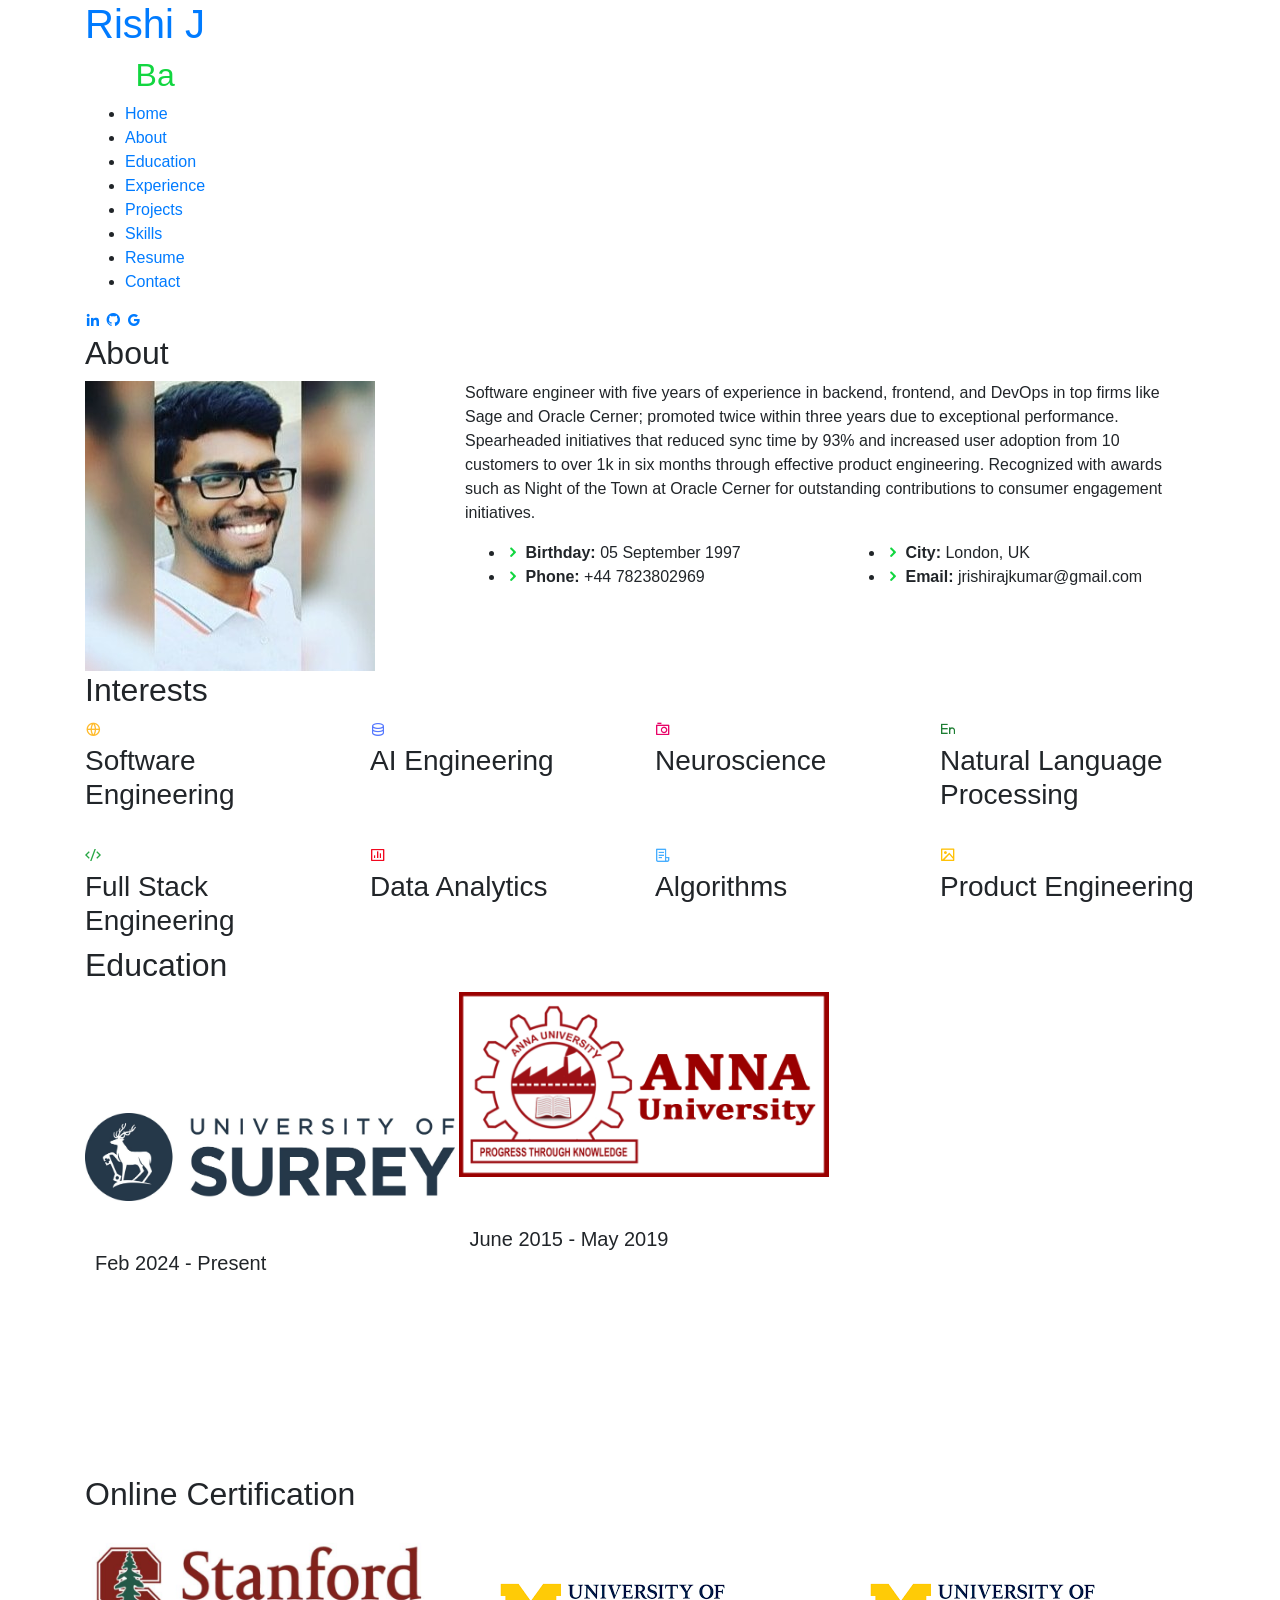
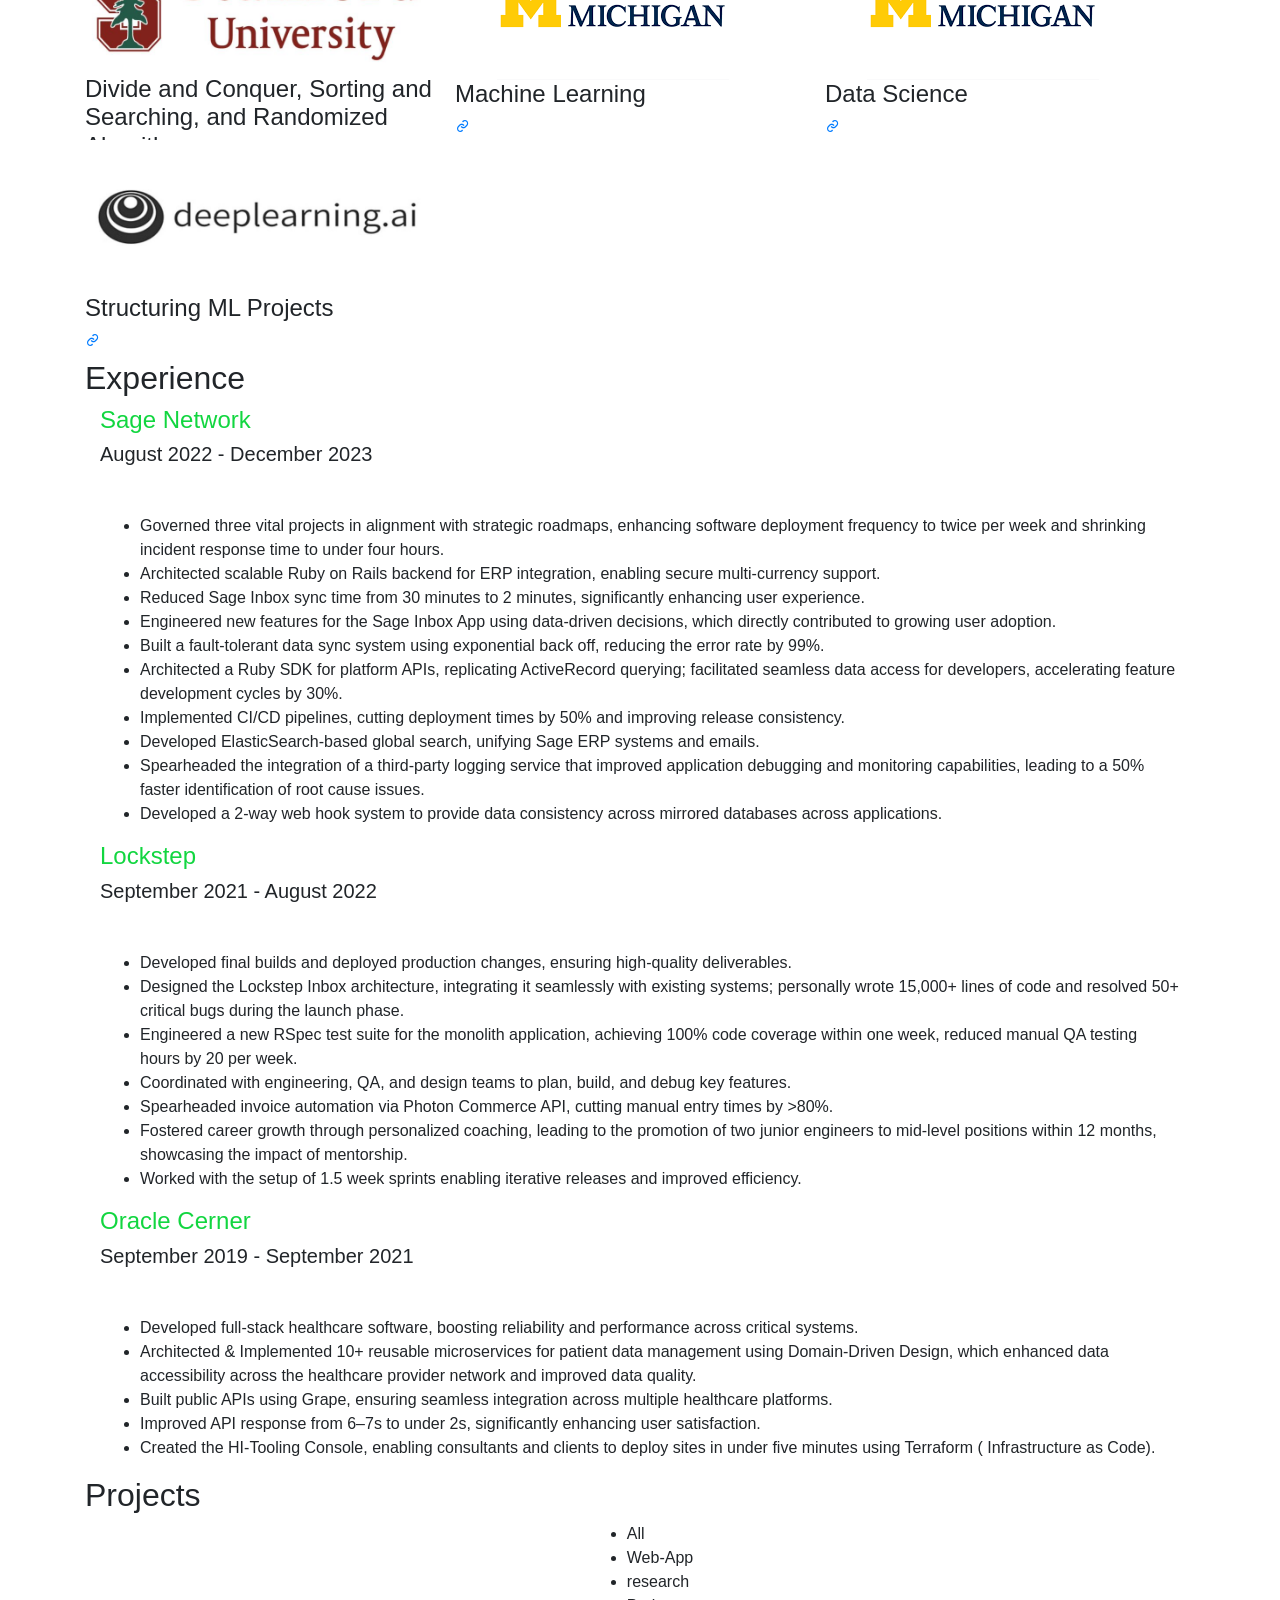
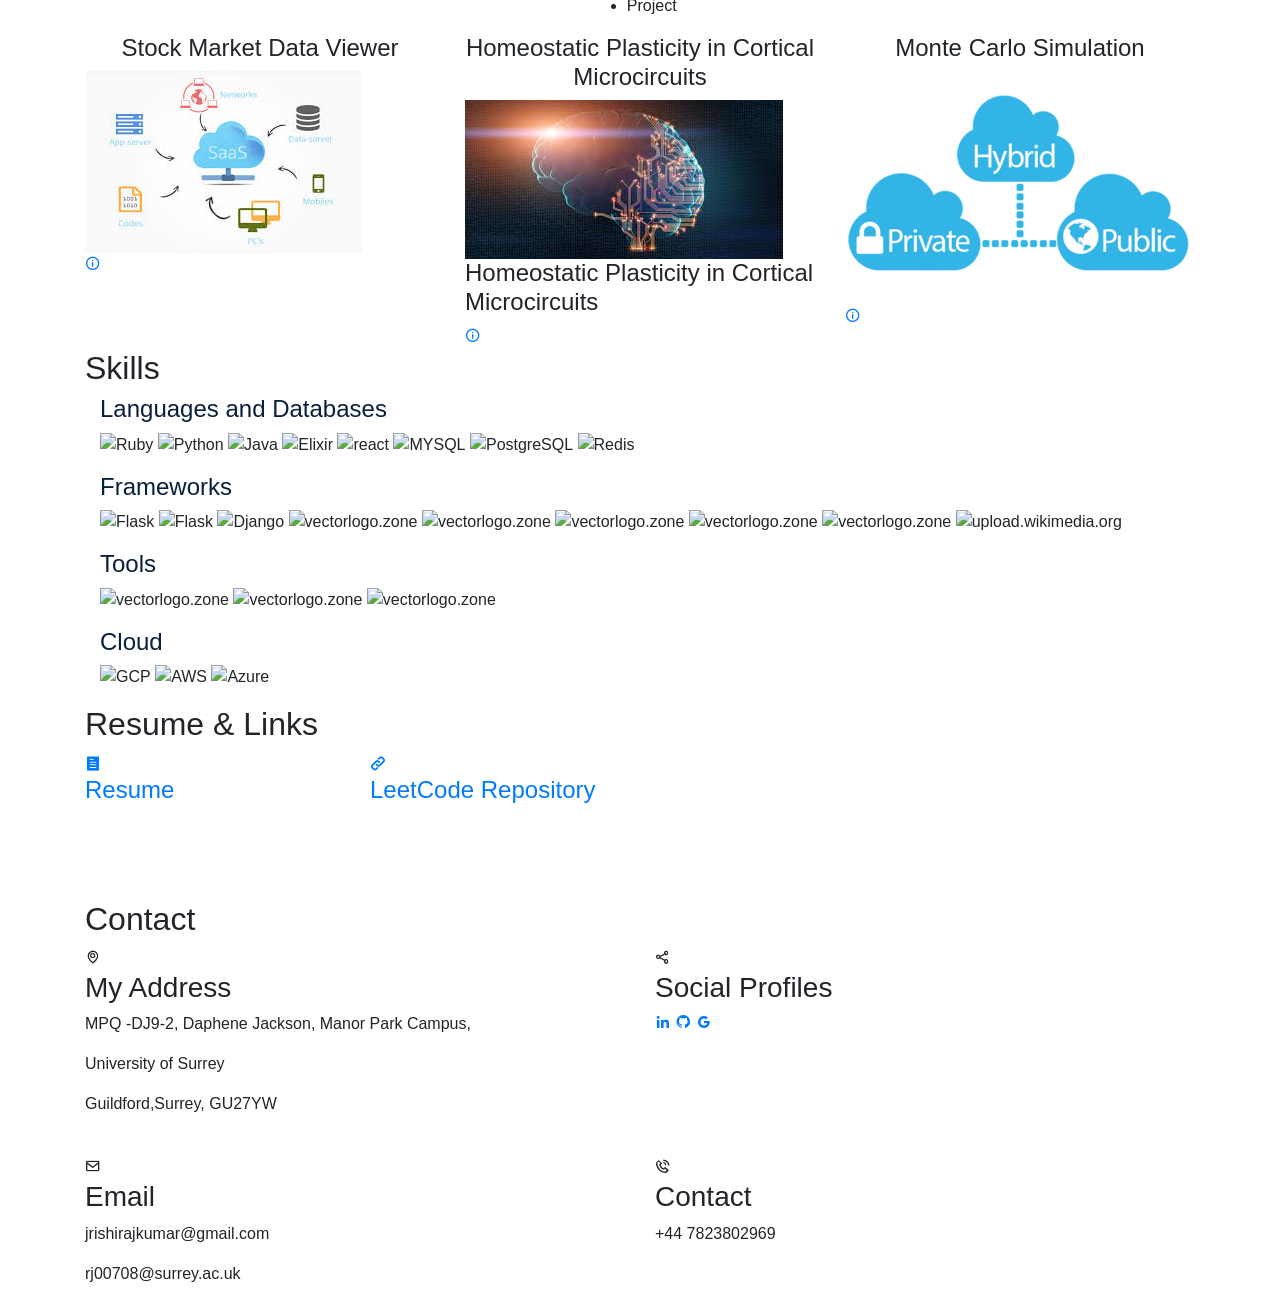
==== commit fa50e38e: "Adding Latest Resume" ====
--- a/index.html
+++ b/index.html
@@ -502,13 +502,13 @@
       </div>
       <div class="row">
         <div class="col-md-3 mt-4 mt-md-0 icon-box" data-aos="fade-up" data-aos-delay="100">
-          <a href="https://drive.google.com/file/d/1iHBNV2UkH5LkhAP-1hYRZ2Ez_BQ6g4S7/view?usp=sharing" target="_blank"><div class="icon"><i class="icofont-page"></i></div></a>
-          <h4 class="title"><a href="https://drive.google.com/file/d/1iHBNV2UkH5LkhAP-1hYRZ2Ez_BQ6g4S7/view?usp=sharing" target="_blank">Resume</a></h4>
+          <a href="#" target="_blank"><div class="icon"><i class="icofont-page"></i></div></a>
+          <h4 class="title"><a href="https://rishirajkumar97.github.io/assets/resume/RishiJResume.pdf" target="_blank">Resume</a></h4>
           <p class="description" style="color:#fff;">The link contains downloadable resume</p>
         </div>
         <div class="col-md-3 mt-4 mt-md-0 icon-box" data-aos="fade-up">
-          <a href="https://github.com/rajaprerak/LeetCode_Problems" target="_blank"><div class="icon"><i class="icofont-link"></i></div></a>
-          <h4 class="title"><a href="https://github.com/rajaprerak/LeetCode_Problems" target="_blank">LeetCode Repository</a></h4>
+          <a href="#" target="_blank"><div class="icon"><i class="icofont-link"></i></div></a>
+          <h4 class="title"><a href="#" target="_blank">LeetCode Repository</a></h4>
           <p class="description" style="color:#fff;"> The github repository contains leetcode problems solution in python.</p>
         </div>
         <!-- <div class="col-md-3 mt-4 mt-md-0 icon-box" data-aos="fade-up" data-aos-delay="100">
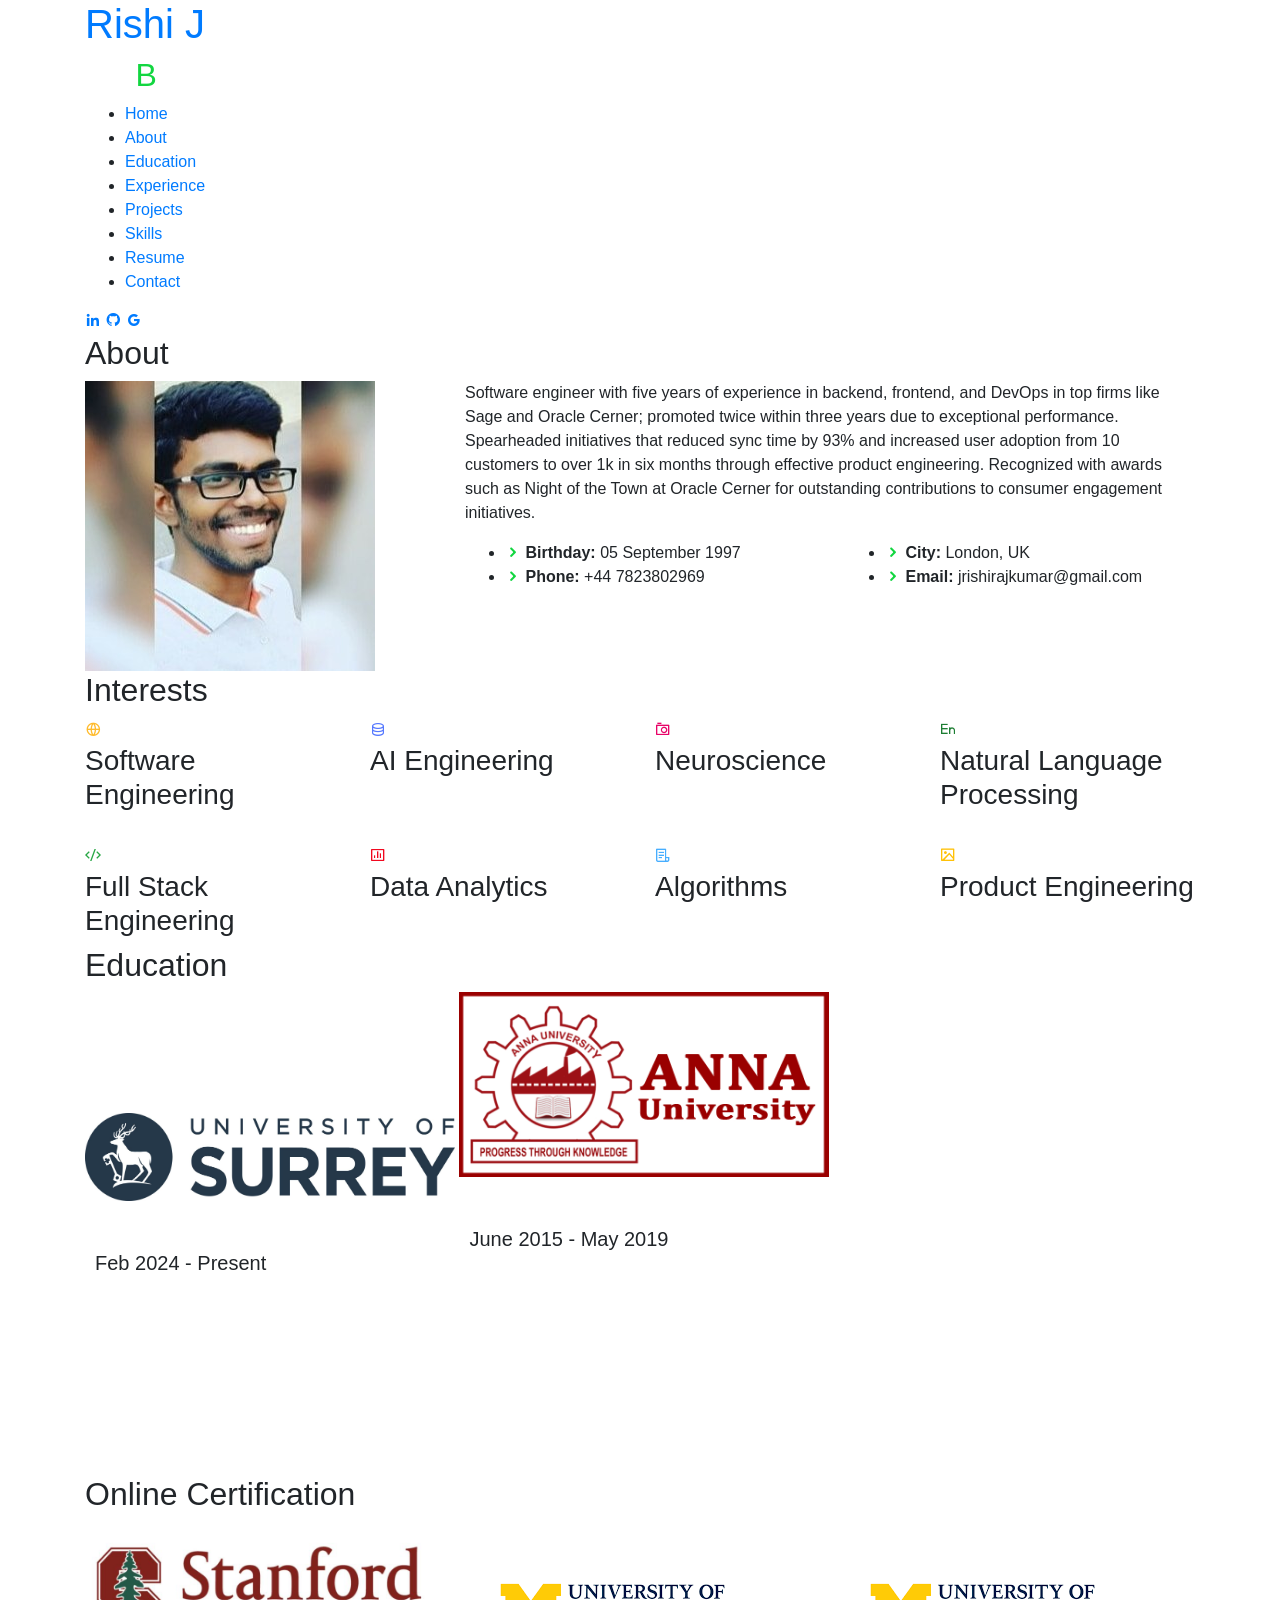
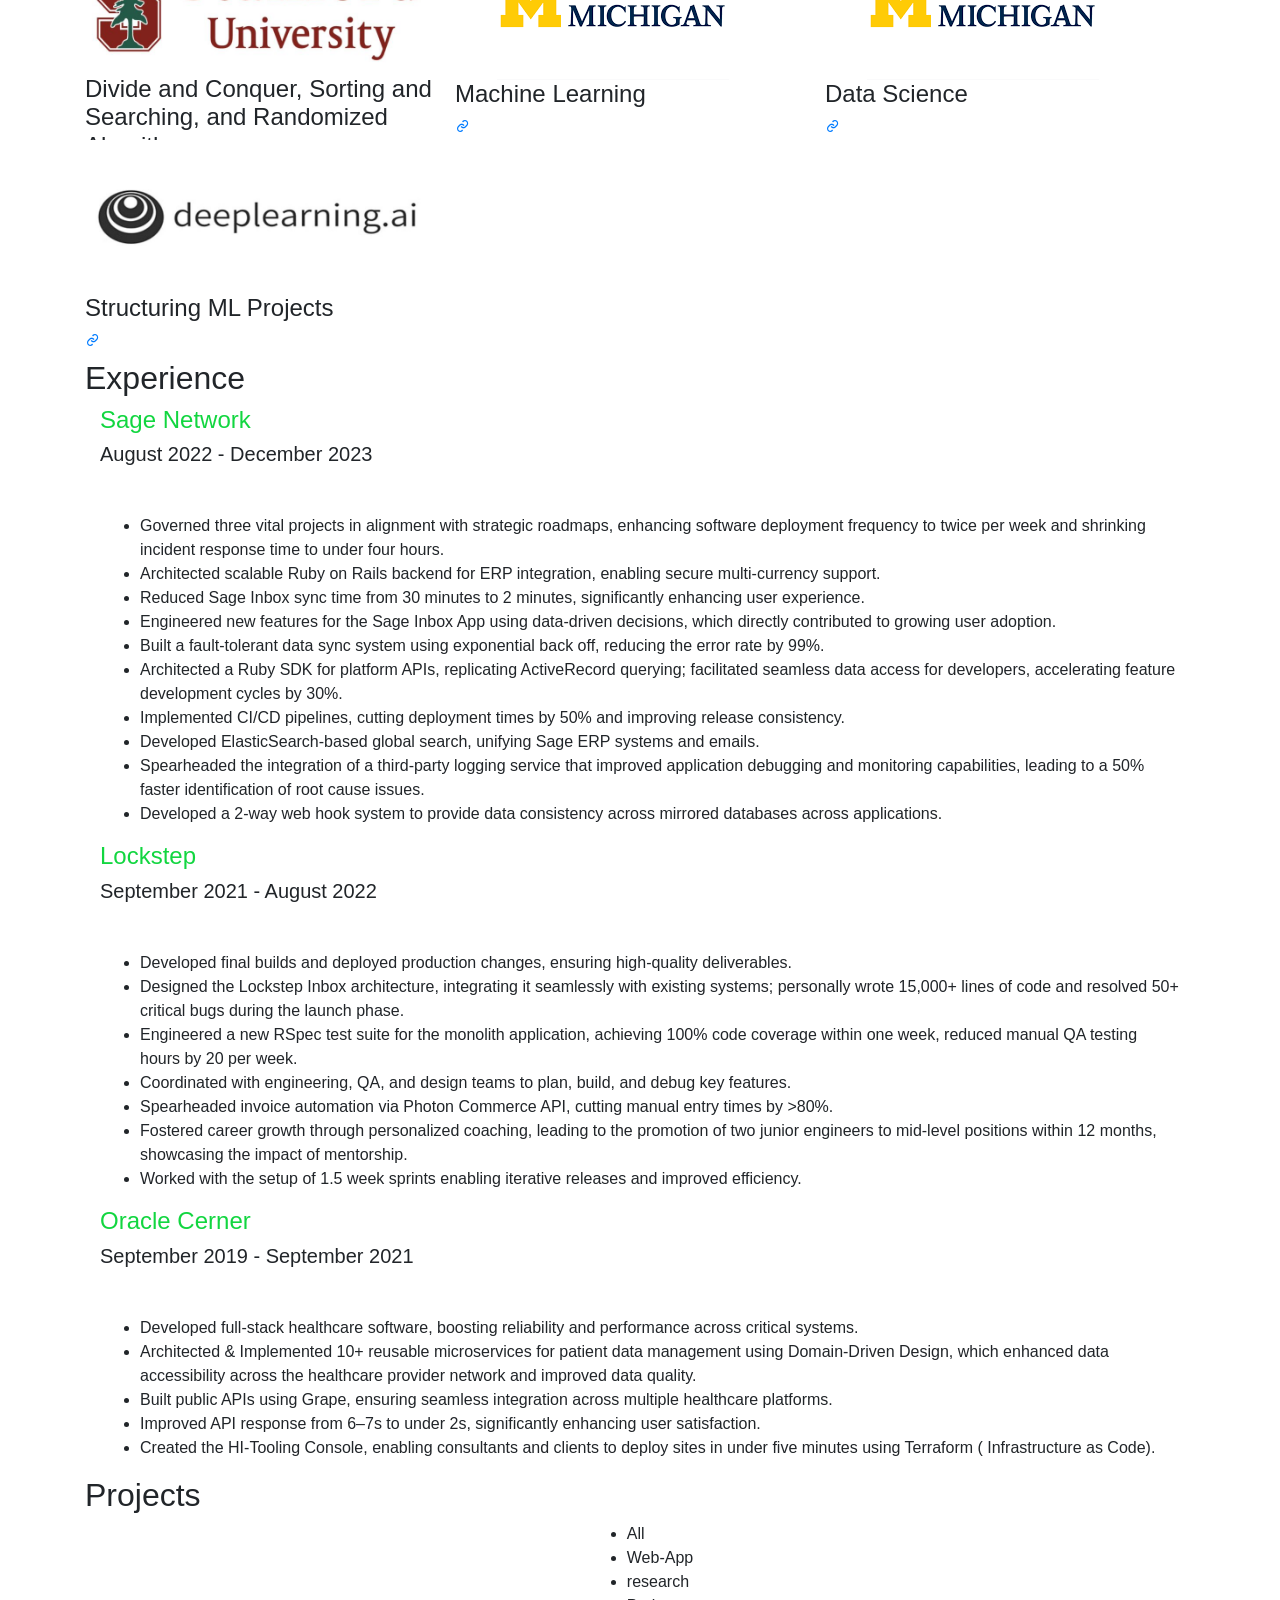
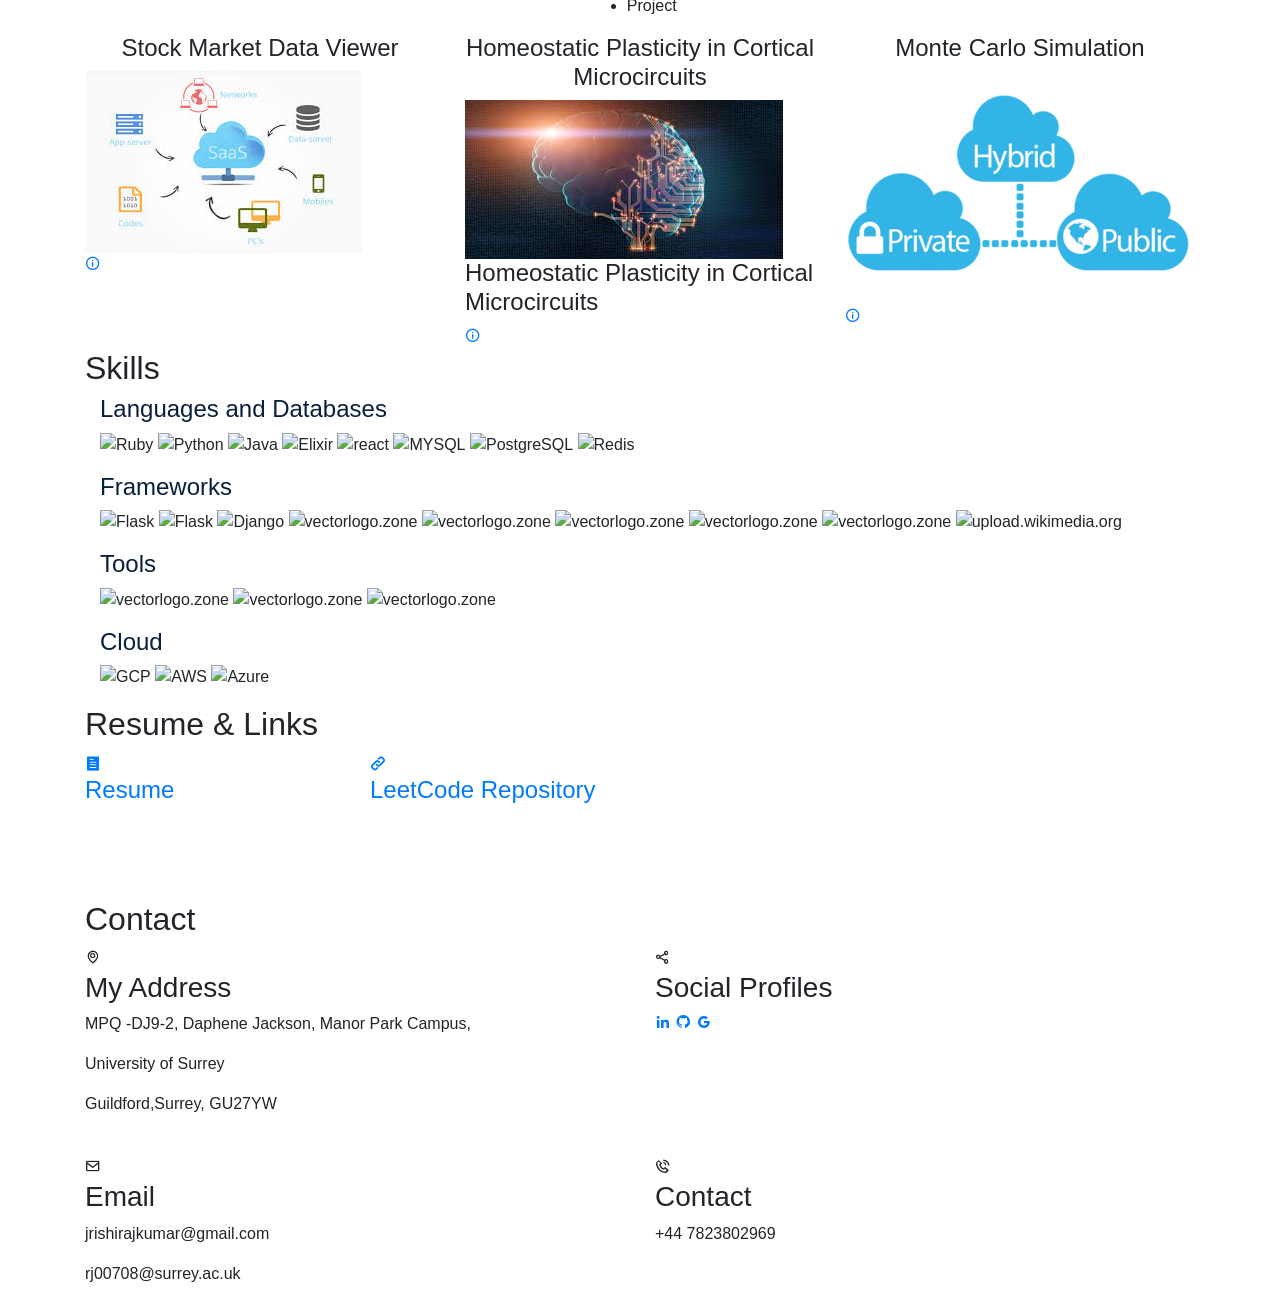
==== commit 9fb1292a: "Update Resume Placeholder Link:" ====
--- a/index.html
+++ b/index.html
@@ -74,7 +74,7 @@
 <!--          <li><a href="#projects"> <span>Projects</span></a></li>-->
           <li><a href="#portfolio"> <span>Projects</span></a></li>
           <li><a href="#skills"> <span>Skills</span></a></li>
-          <li><a href="#ResumeLink" target="_blank"> <span>Resume</span></a></li>
+          <li><a href="https://rishirajkumar97.github.io/assets/resume/RishiJResume.pdf" target="_blank"> <span>Resume</span></a></li>
           <!-- <li><a href="#links"> <span>Resume & Links</span></a></li> -->
           <li><a href="#contacts"> <span>Contact</span></a></li>
 
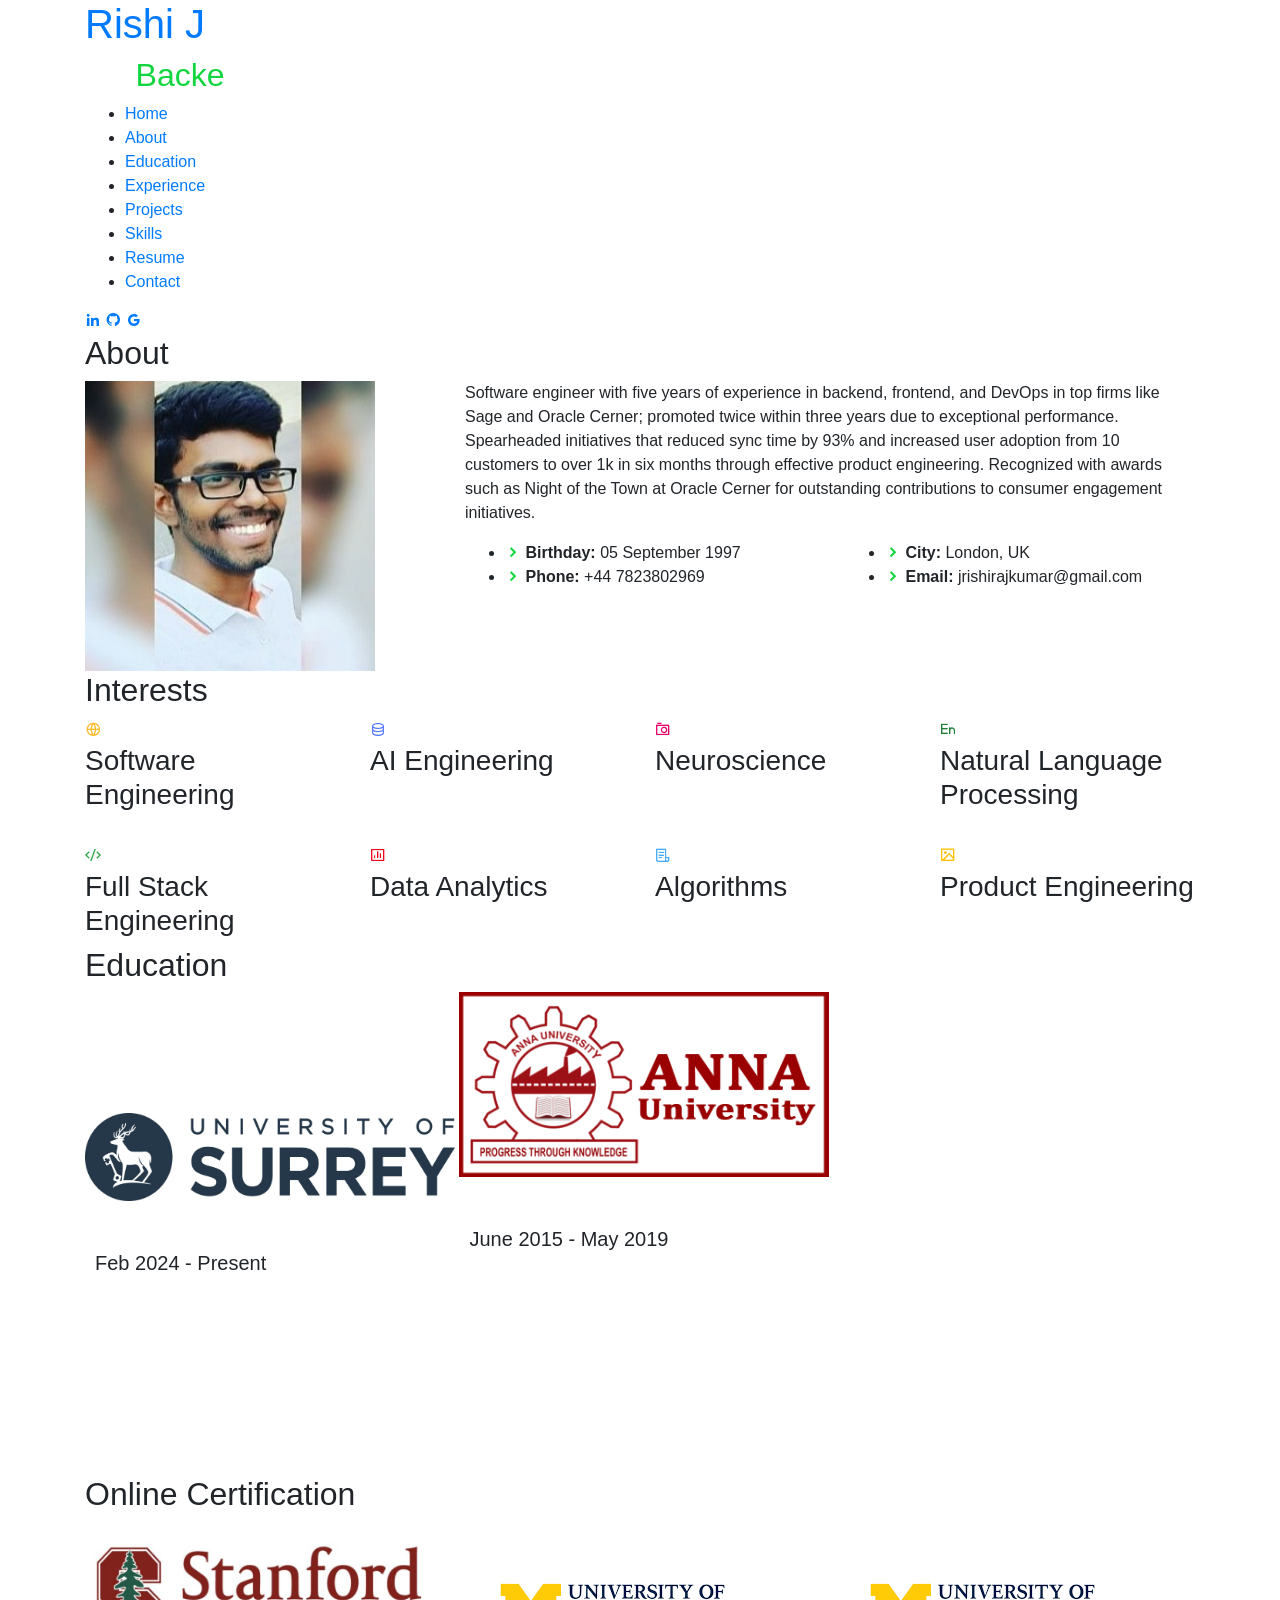
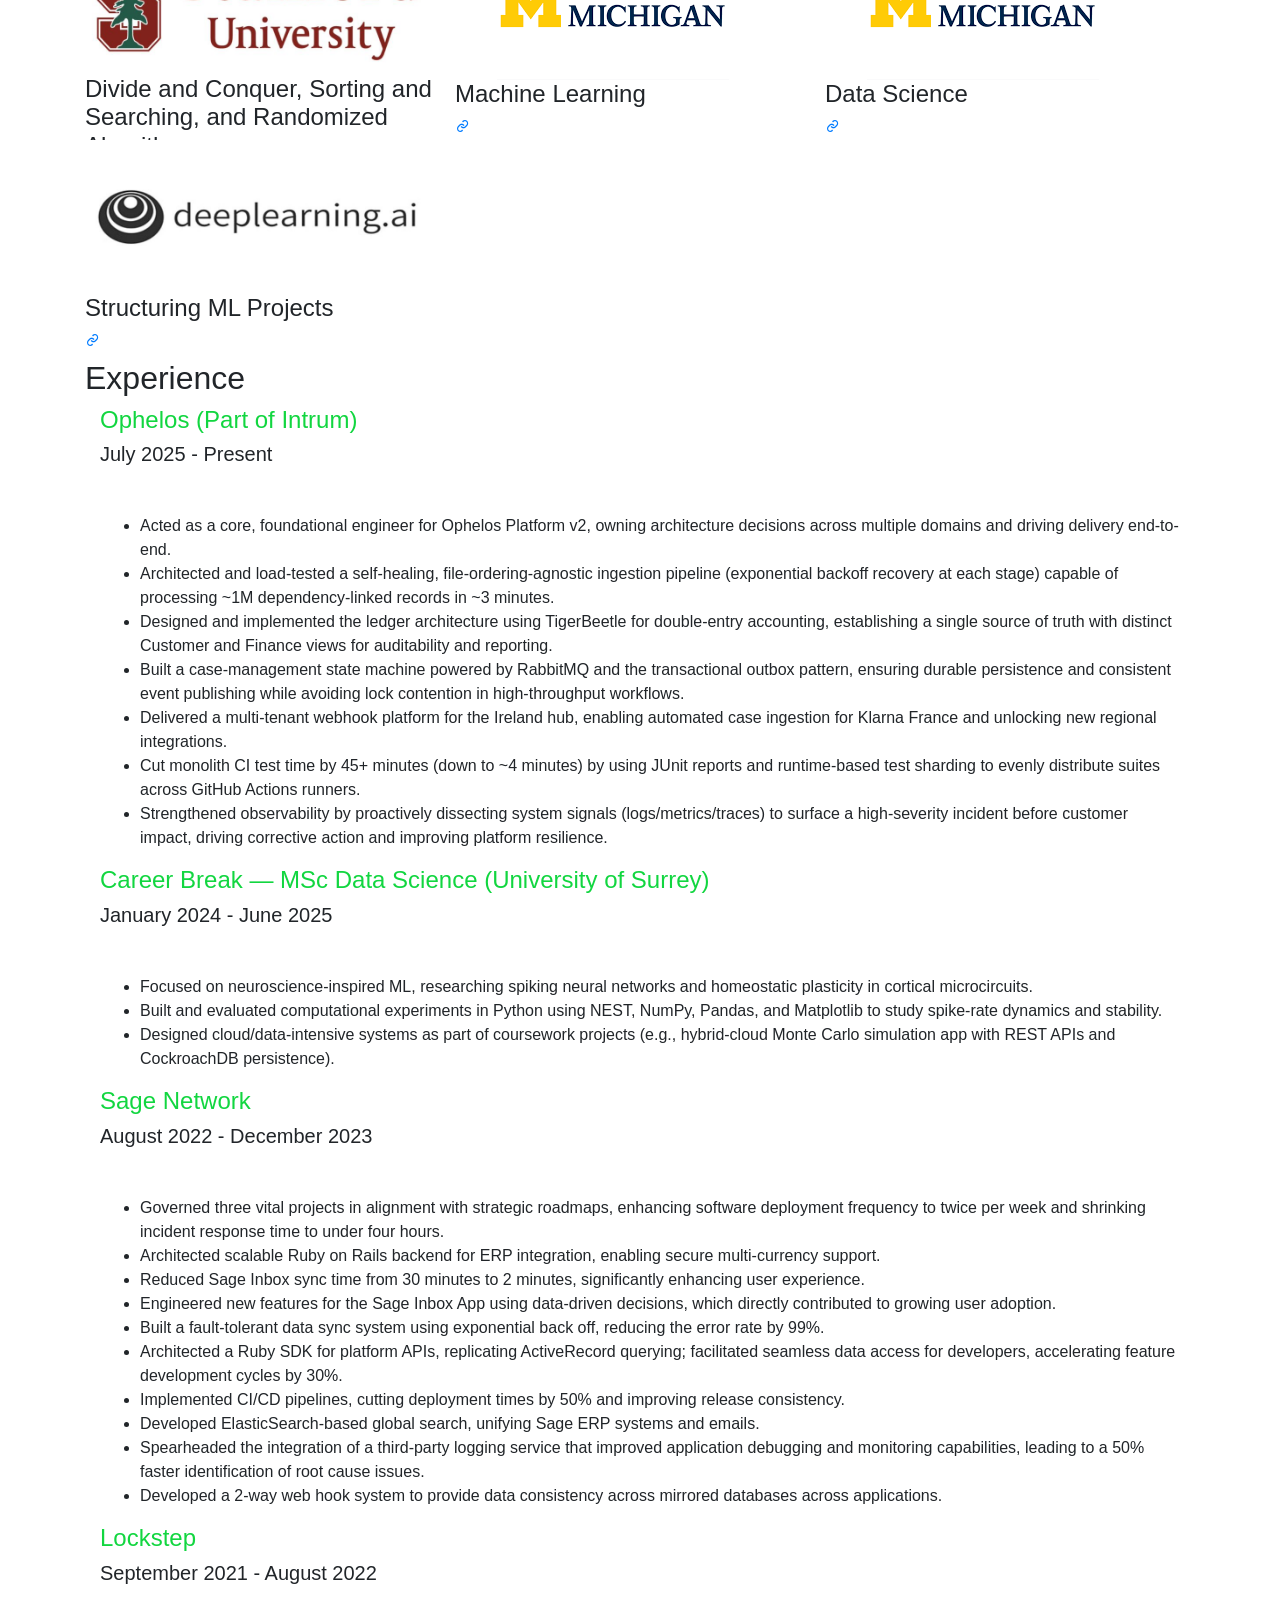
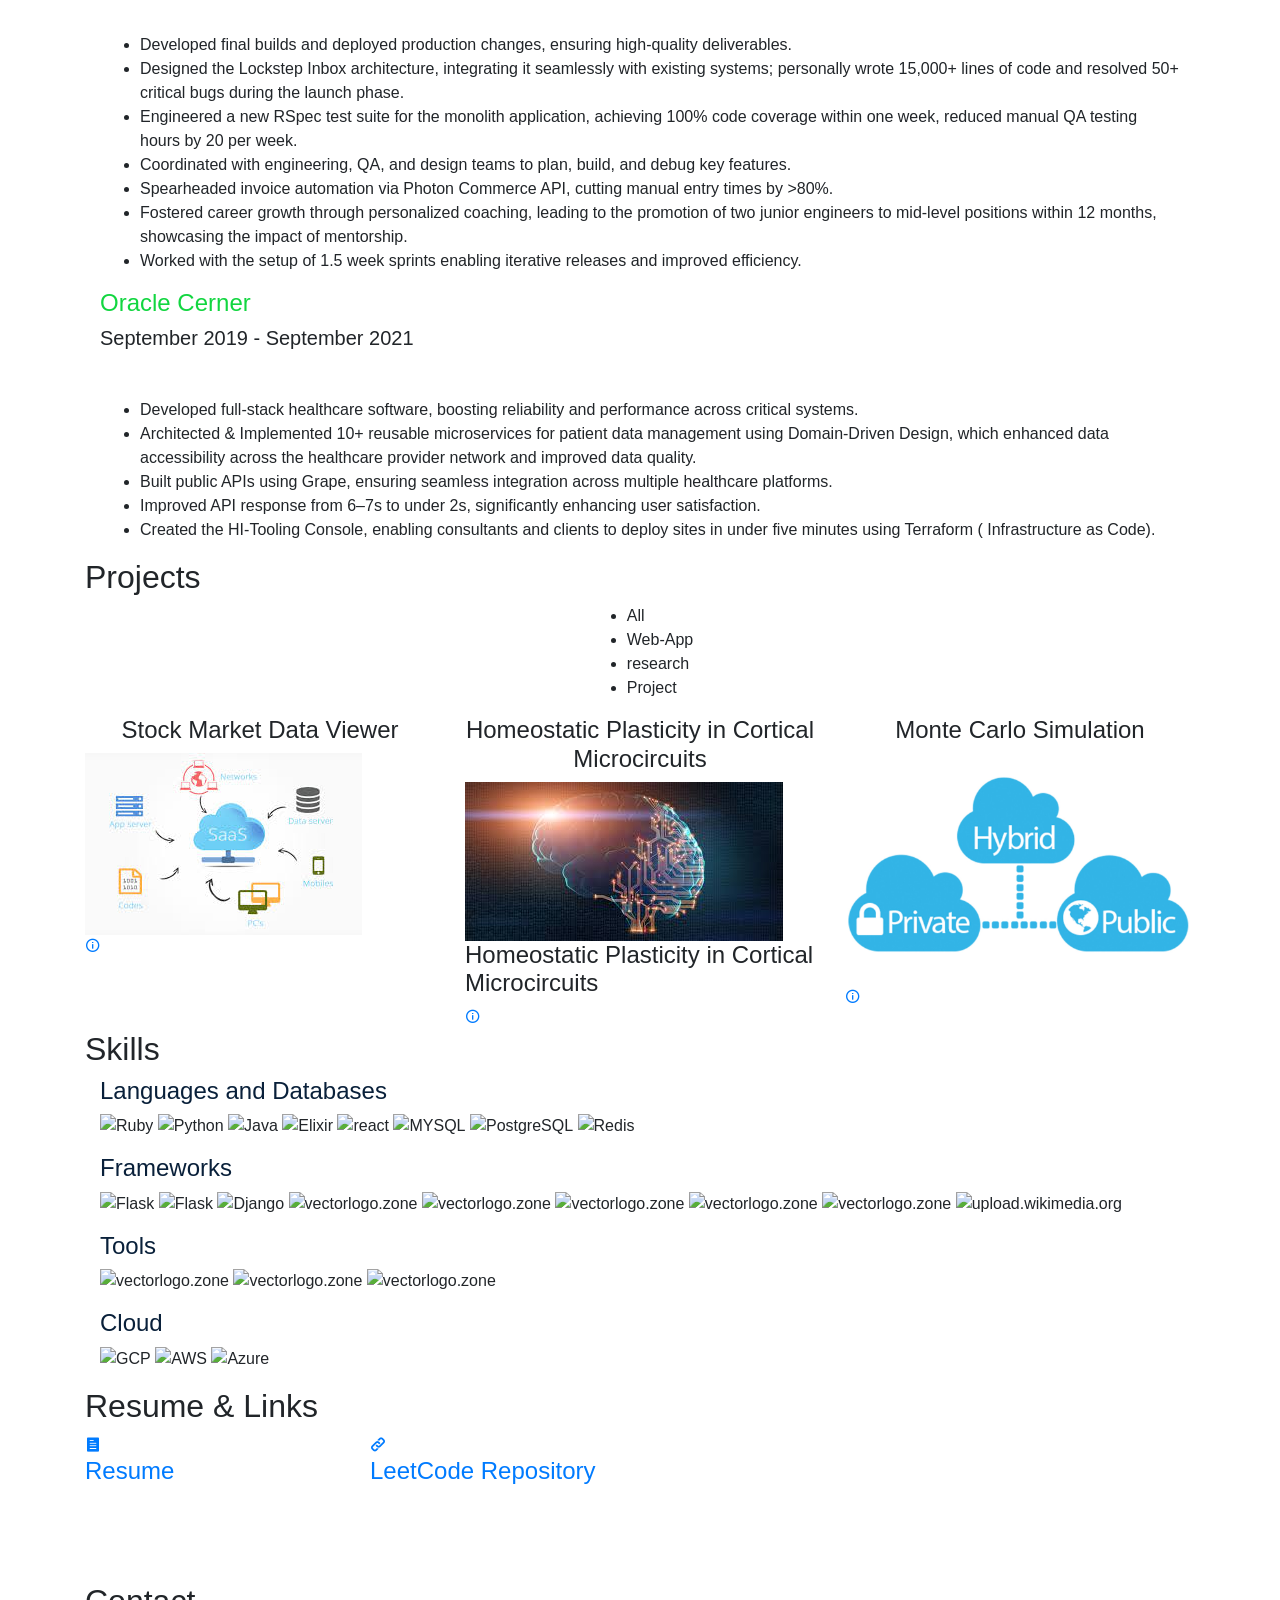
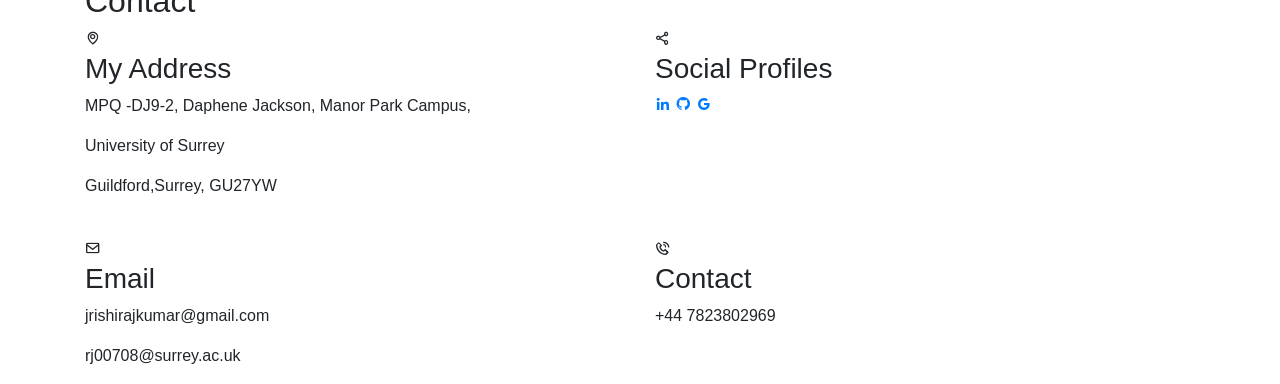
==== commit 267b78c1: "Add New Experience and Masters in Experience" ====
--- a/index.html
+++ b/index.html
@@ -309,6 +309,30 @@
       </div>
       <div class="row">
           <div class="col-lg-12" data-aos="fade-up">
+              <div class="col-md-12 mt-4 mt-md-0 icon-box" data-aos="fade-up" data-aos-delay="100">
+                <h4 style="text-align:left;"><a href="https://www.ophelos.com/" style="color:#12d640">Ophelos (Part of Intrum)</a><br> </h4>
+                <h5 style="text-align:left;">July 2025 - Present</h5>
+                <p style="text-align:left;color:#fff"><em>Senior Software Engineer (Principal/Staff IC scope)</em></p>
+                <ul style="text-align:left;">
+                  <li>Acted as a core, foundational engineer for Ophelos Platform v2, owning architecture decisions across multiple domains and driving delivery end-to-end.</li>
+                  <li>Architected and load-tested a self-healing, file-ordering-agnostic ingestion pipeline (exponential backoff recovery at each stage) capable of processing ~1M dependency-linked records in ~3 minutes.</li>
+                  <li>Designed and implemented the ledger architecture using TigerBeetle for double-entry accounting, establishing a single source of truth with distinct Customer and Finance views for auditability and reporting.</li>
+                  <li>Built a case-management state machine powered by RabbitMQ and the transactional outbox pattern, ensuring durable persistence and consistent event publishing while avoiding lock contention in high-throughput workflows.</li>
+                  <li>Delivered a multi-tenant webhook platform for the Ireland hub, enabling automated case ingestion for Klarna France and unlocking new regional integrations.</li>
+                  <li>Cut monolith CI test time by 45+ minutes (down to ~4 minutes) by using JUnit reports and runtime-based test sharding to evenly distribute suites across GitHub Actions runners.</li>
+                  <li>Strengthened observability by proactively dissecting system signals (logs/metrics/traces) to surface a high-severity incident before customer impact, driving corrective action and improving platform resilience.</li>
+                </ul>
+              </div>
+              <div class="col-md-12 mt-4 mt-md-0 icon-box" data-aos="fade-up" data-aos-delay="100">
+                <h4 style="text-align:left;"><a href="https://www.surrey.ac.uk/" style="color:#12d640">Career Break — MSc Data Science (University of Surrey)</a><br> </h4>
+                <h5 style="text-align:left;">January 2024 - June 2025</h5>
+                <p style="text-align:left;color:#fff"><em>Master’s Studies (Thesis: Spiking Neural Networks)</em></p>
+                <ul style="text-align:left;">
+                  <li>Focused on neuroscience-inspired ML, researching spiking neural networks and homeostatic plasticity in cortical microcircuits.</li>
+                  <li>Built and evaluated computational experiments in Python using NEST, NumPy, Pandas, and Matplotlib to study spike-rate dynamics and stability.</li>
+                  <li>Designed cloud/data-intensive systems as part of coursework projects (e.g., hybrid-cloud Monte Carlo simulation app with REST APIs and CockroachDB persistence).</li>
+                </ul>
+              </div>
               <div class="col-md-12 mt-4 mt-md-0 icon-box" data-aos="fade-up" data-aos-delay="100">
                 <h4 style="text-align:left;"><a href="https://www.sage.com/" style="color:#12d640">Sage Network</a><br> </h4>
                 <h5 style="text-align:left;">August 2022 - December 2023</h5>
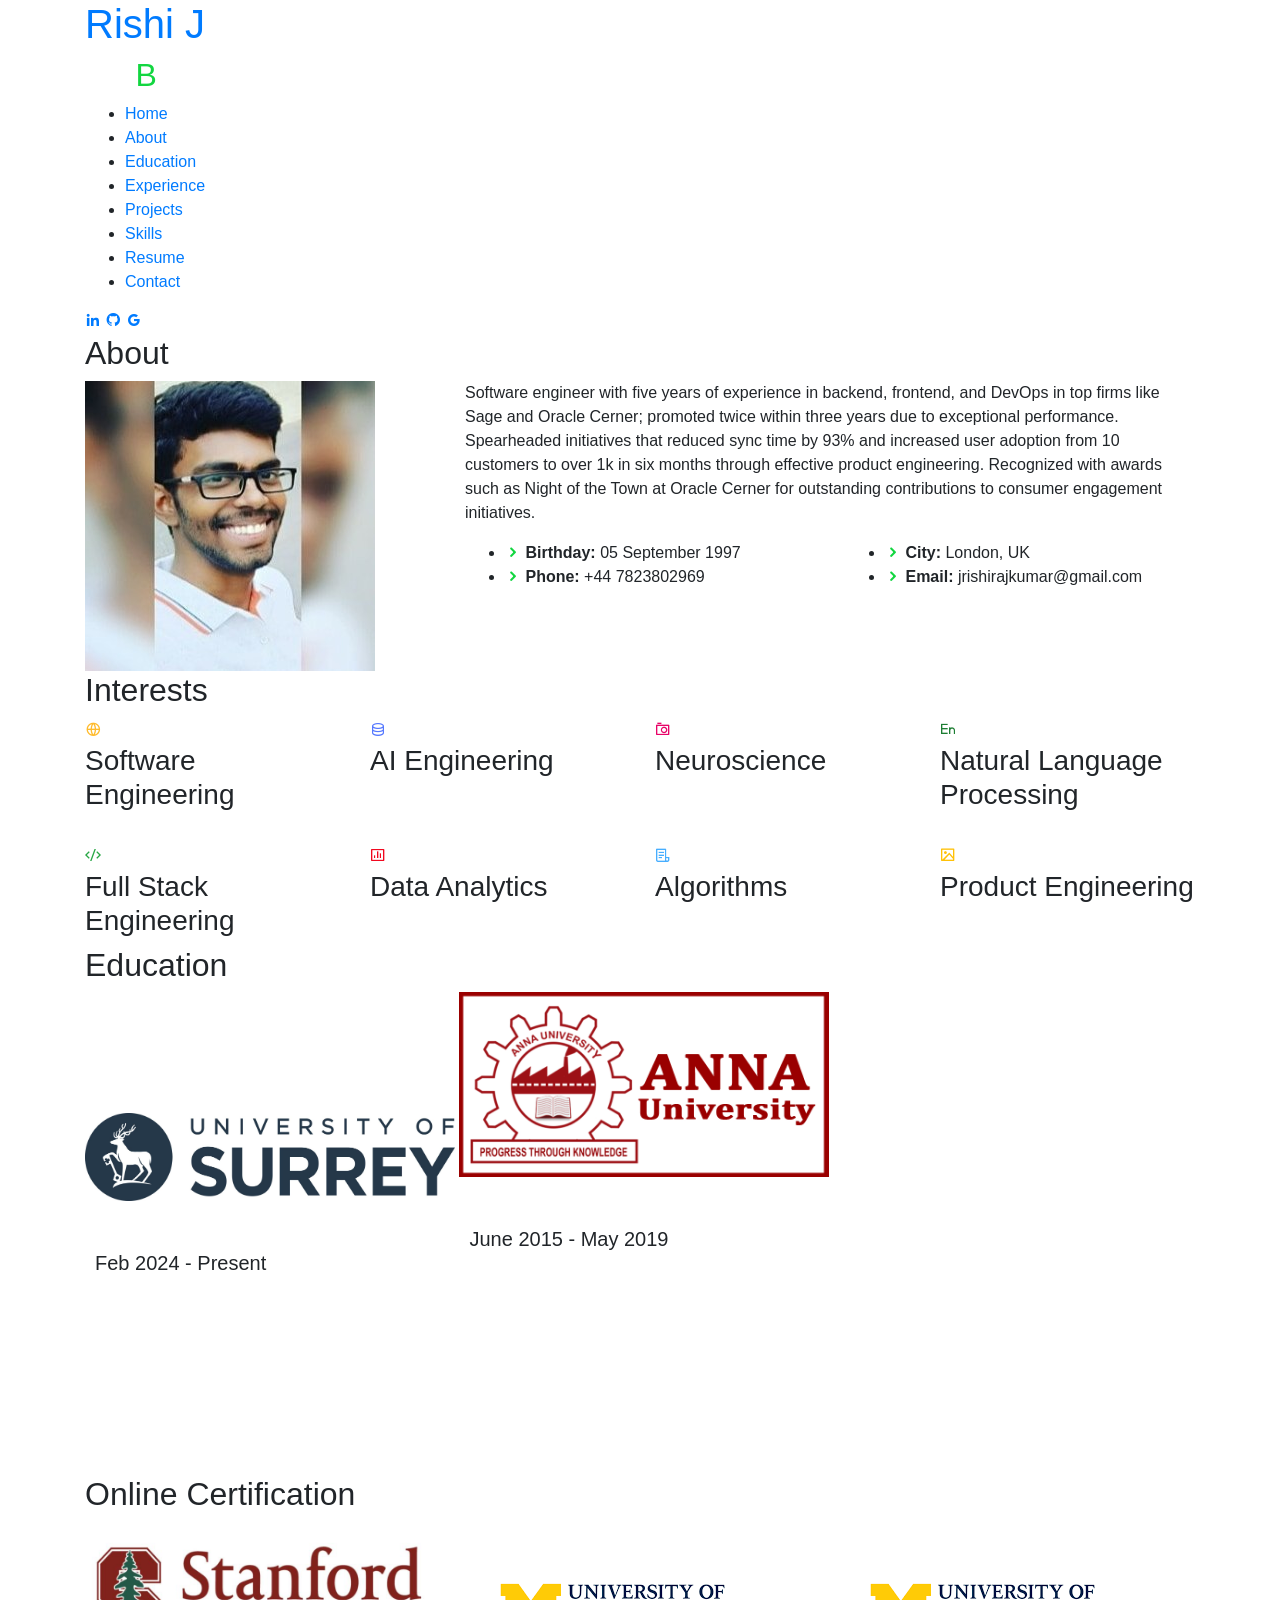
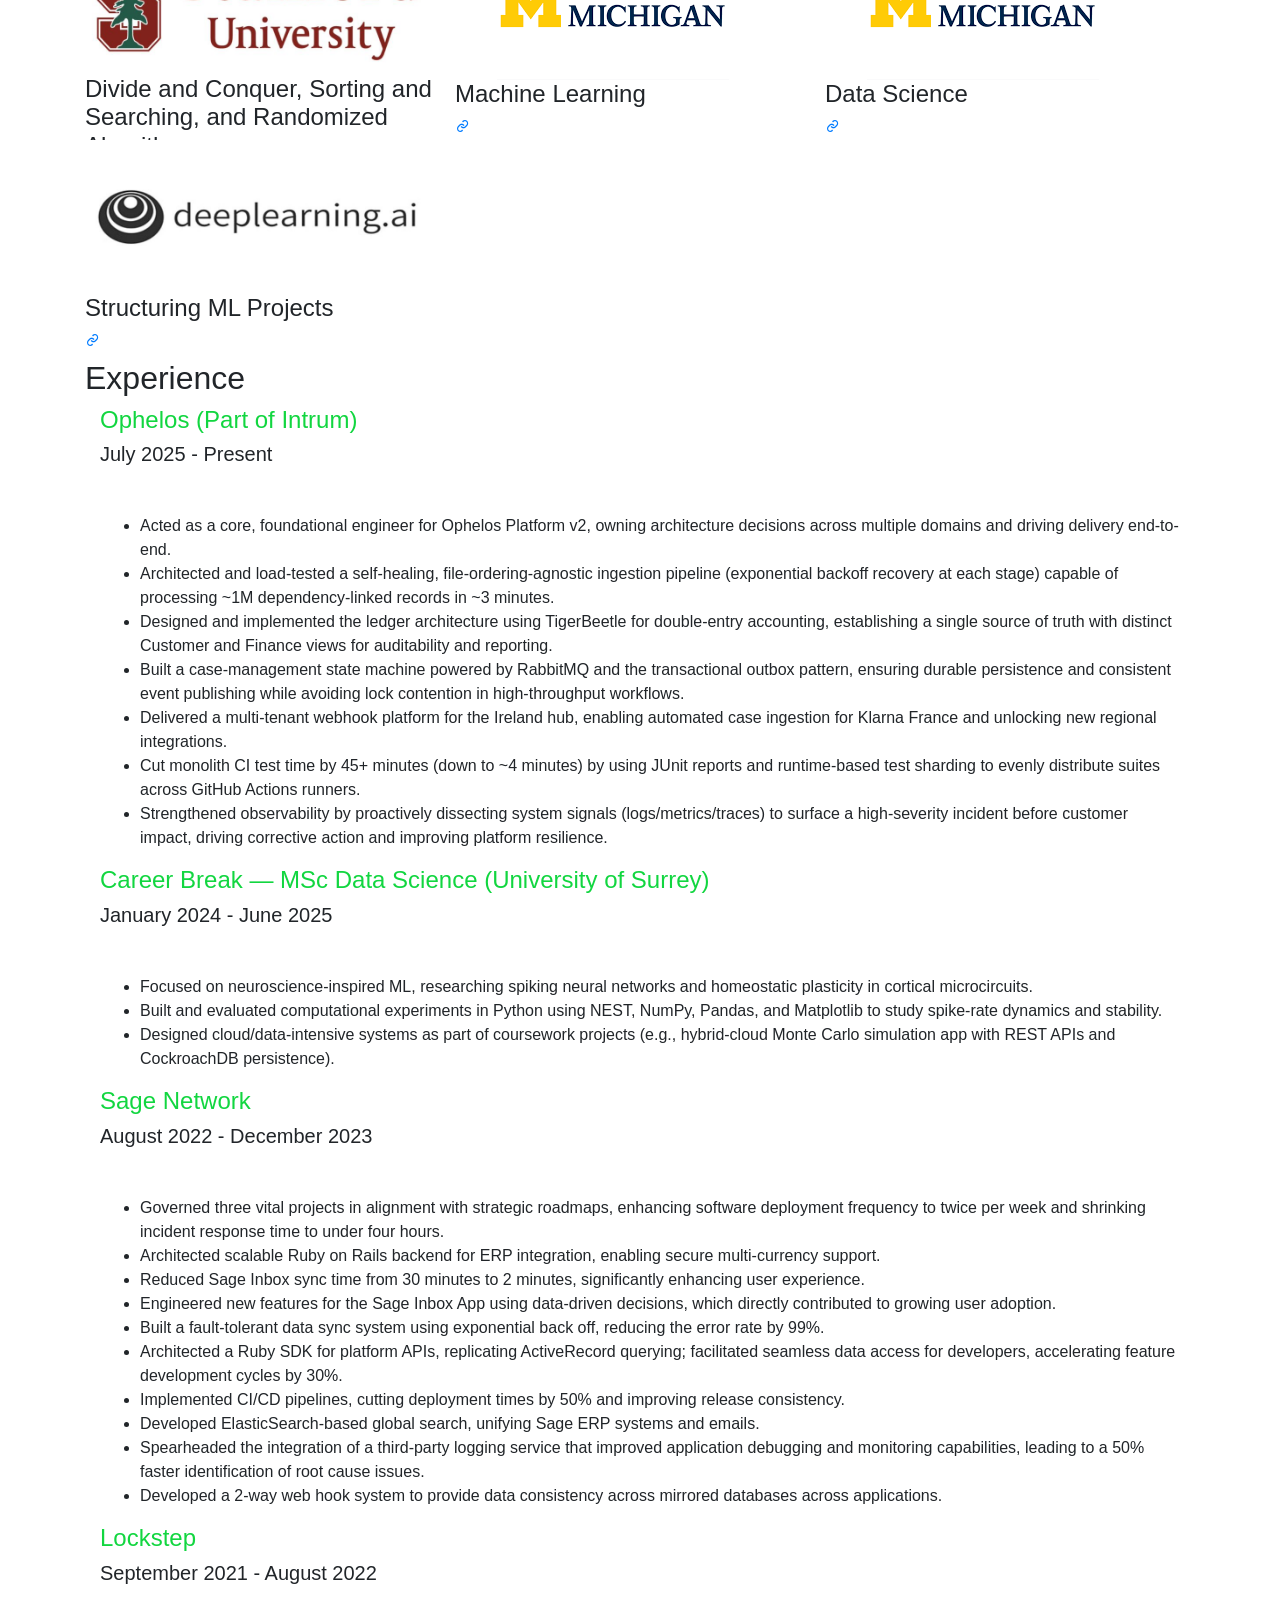
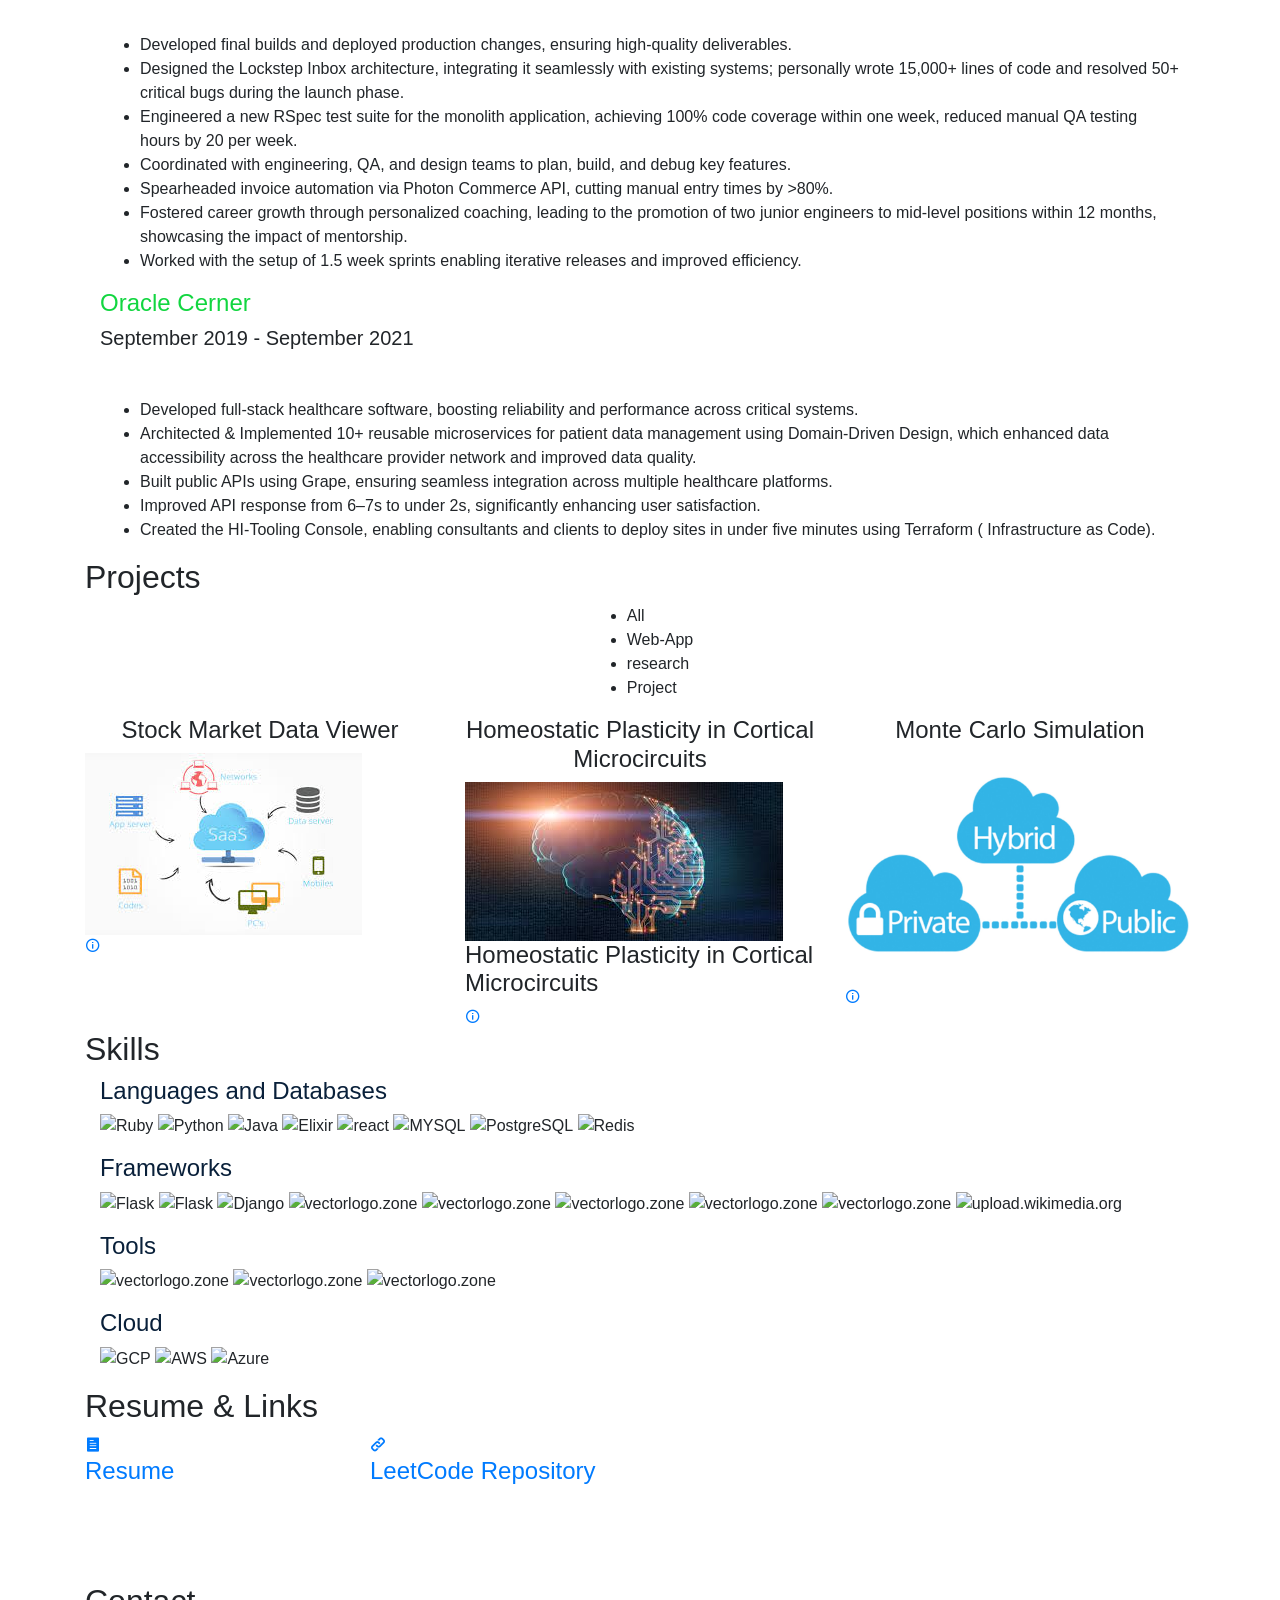
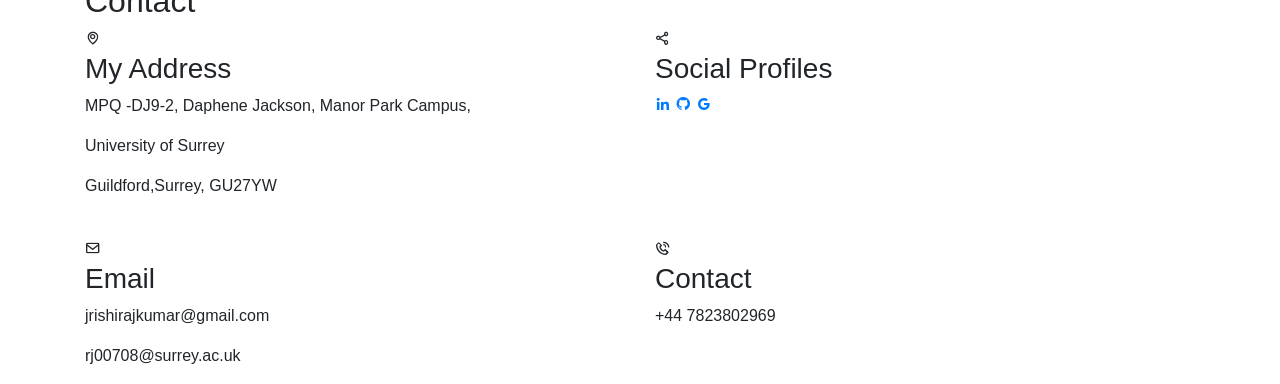
==== commit c6dbc89e: "Remove Cursor Spam" ====
--- a/index.html
+++ b/index.html
@@ -312,7 +312,7 @@
               <div class="col-md-12 mt-4 mt-md-0 icon-box" data-aos="fade-up" data-aos-delay="100">
                 <h4 style="text-align:left;"><a href="https://www.ophelos.com/" style="color:#12d640">Ophelos (Part of Intrum)</a><br> </h4>
                 <h5 style="text-align:left;">July 2025 - Present</h5>
-                <p style="text-align:left;color:#fff"><em>Senior Software Engineer (Principal/Staff IC scope)</em></p>
+                <p style="text-align:left;color:#fff"><em>Senior Software Engineer</em></p>
                 <ul style="text-align:left;">
                   <li>Acted as a core, foundational engineer for Ophelos Platform v2, owning architecture decisions across multiple domains and driving delivery end-to-end.</li>
                   <li>Architected and load-tested a self-healing, file-ordering-agnostic ingestion pipeline (exponential backoff recovery at each stage) capable of processing ~1M dependency-linked records in ~3 minutes.</li>
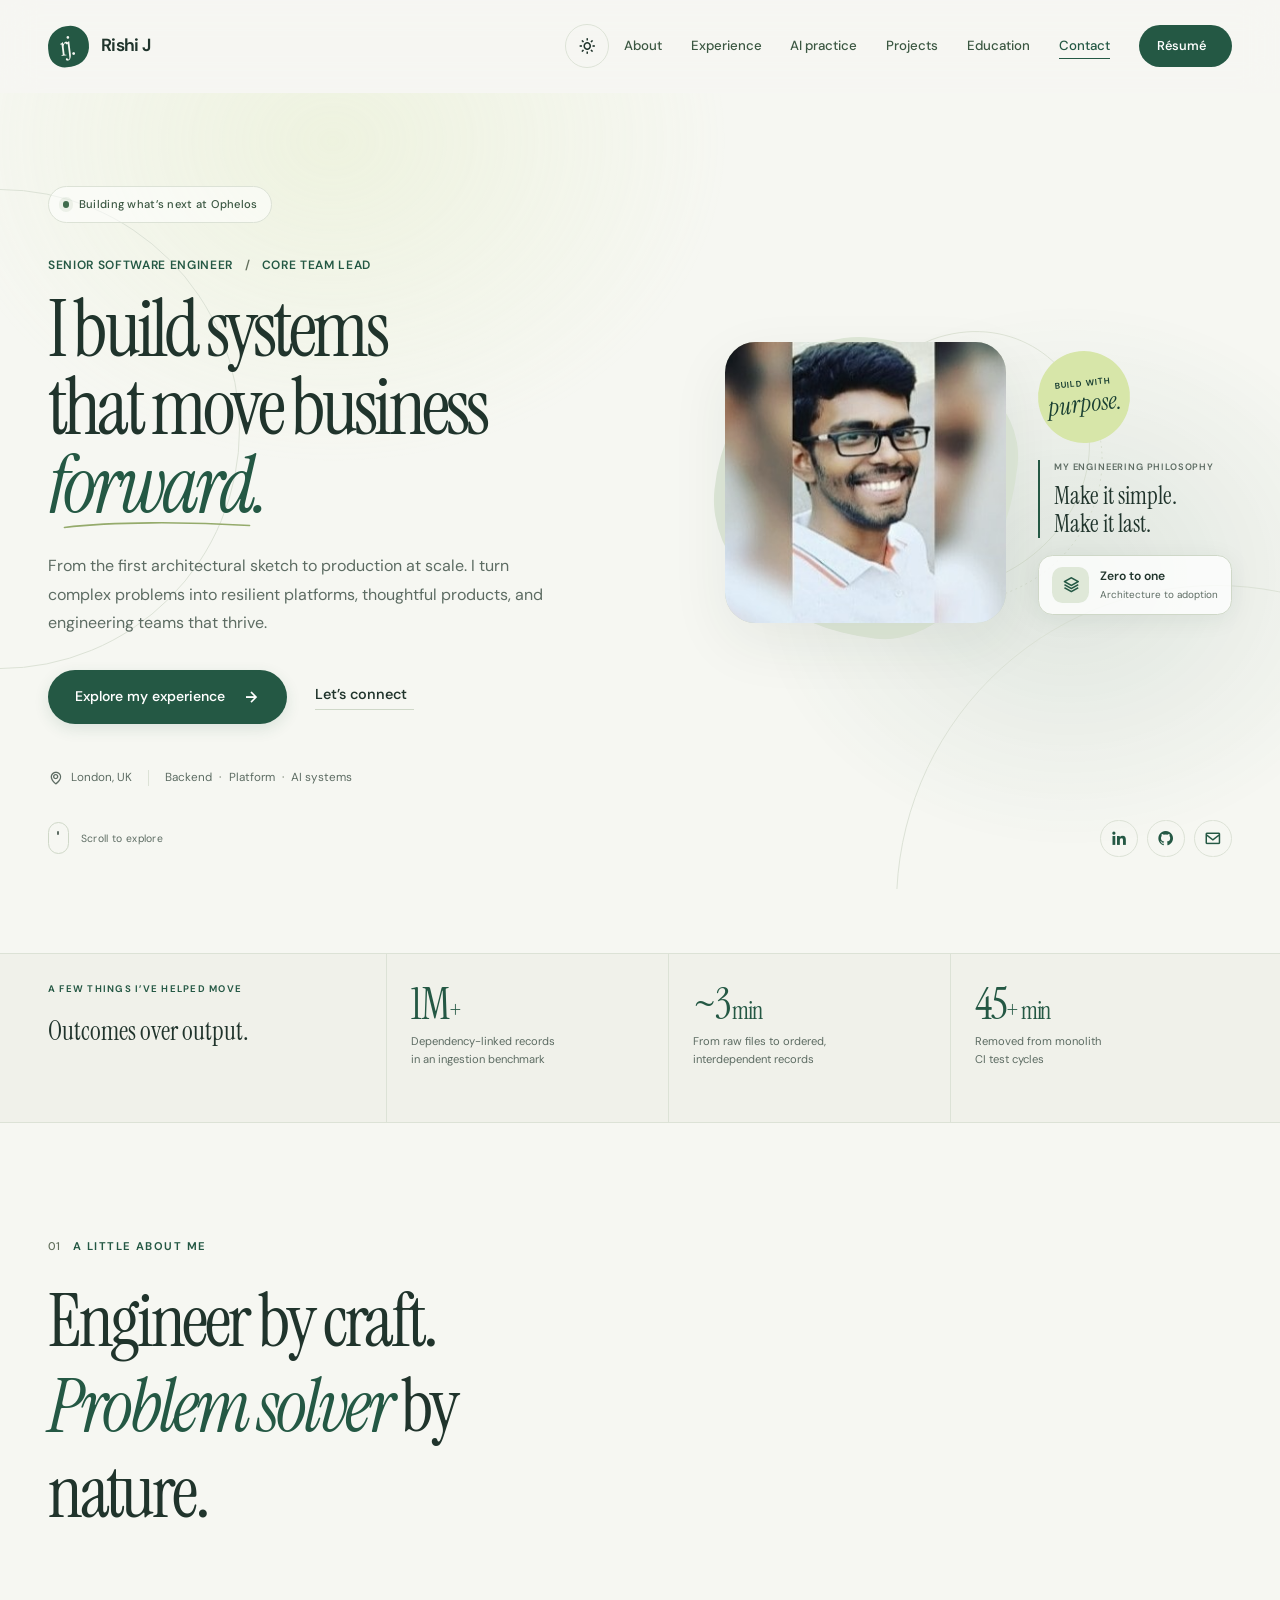
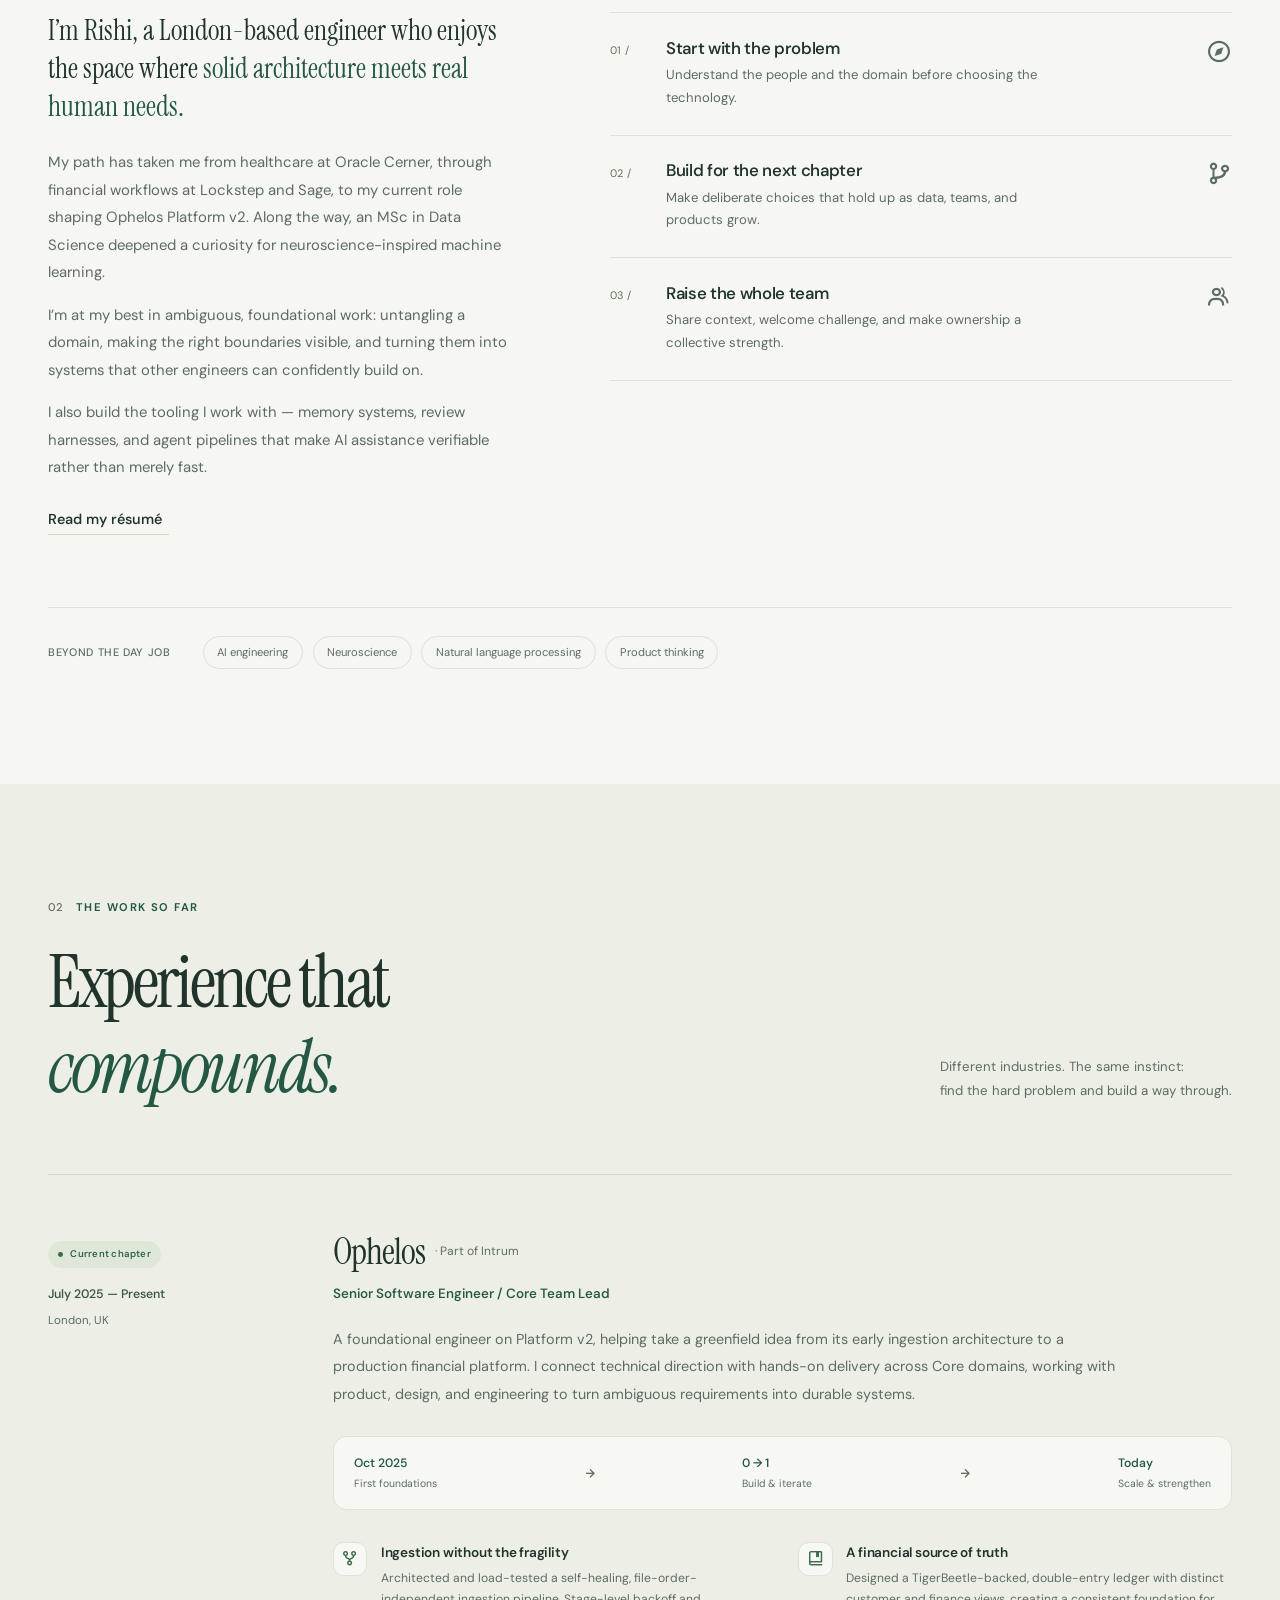
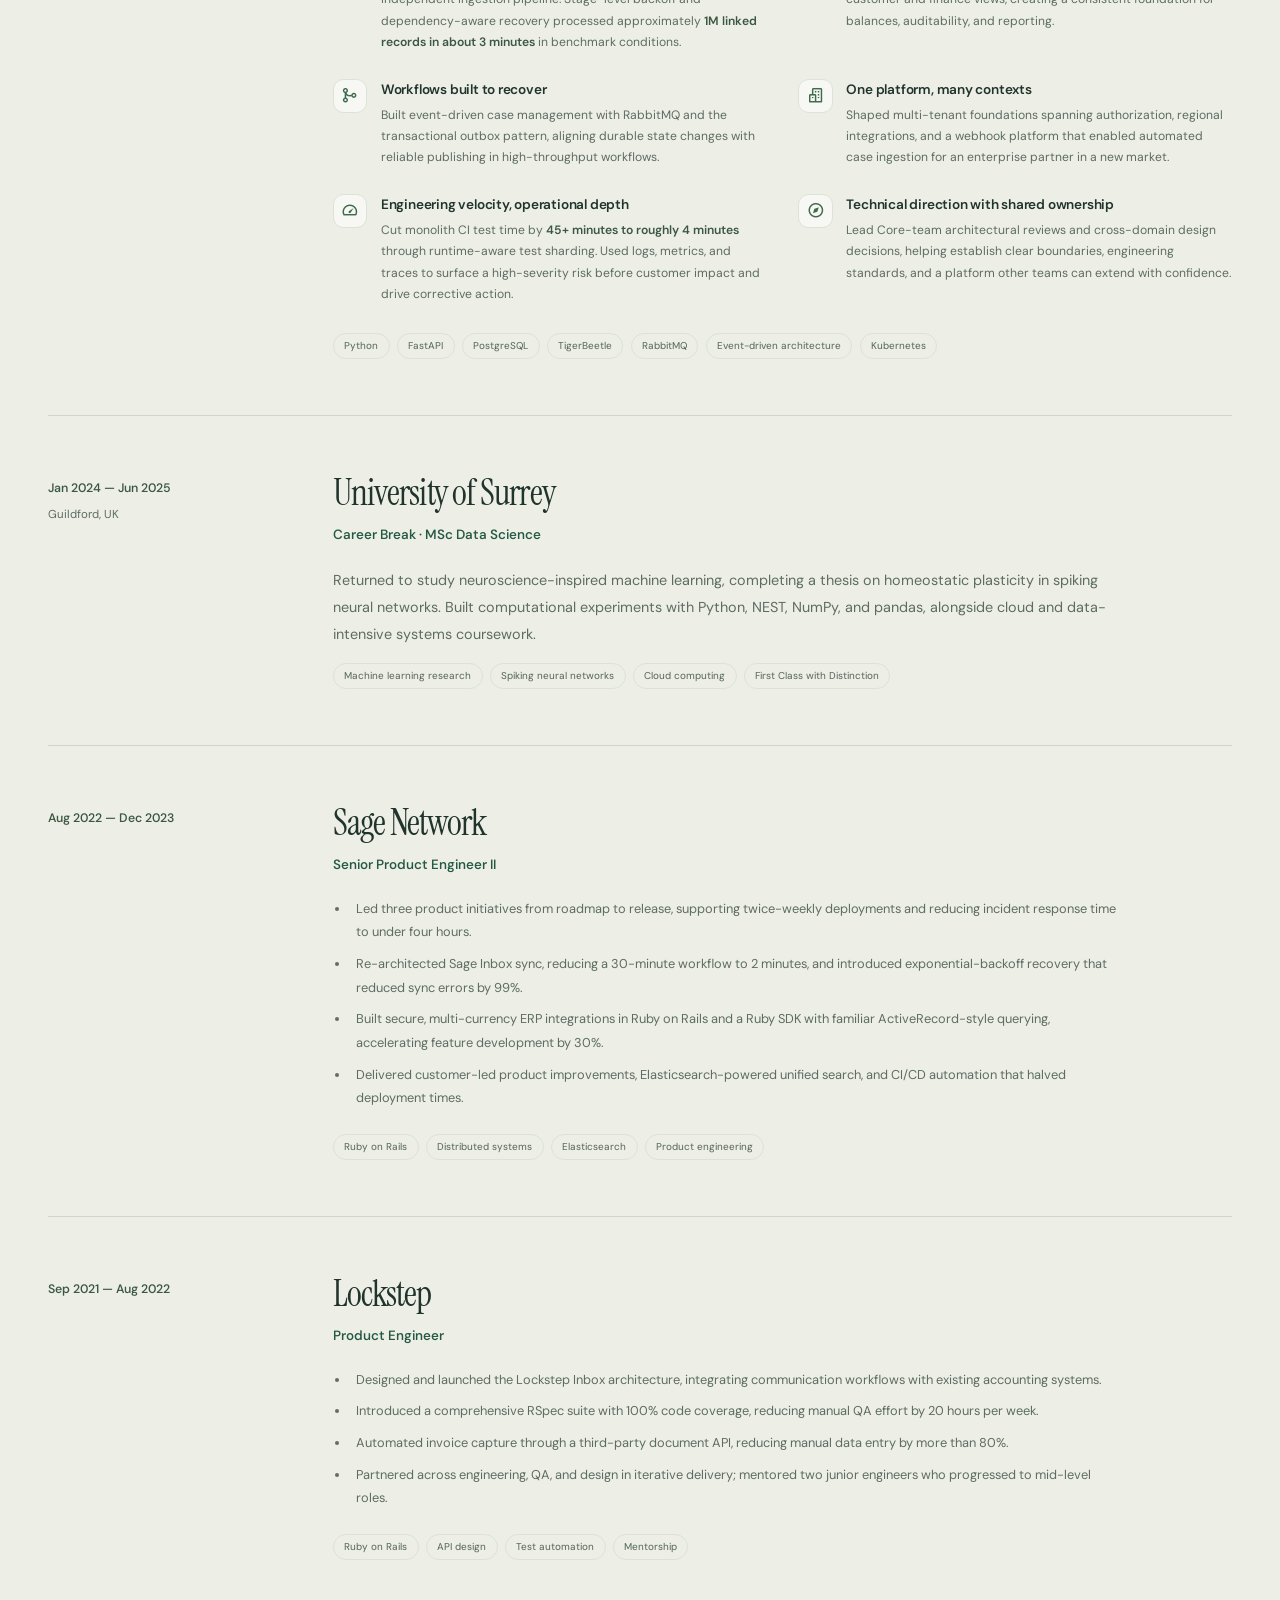
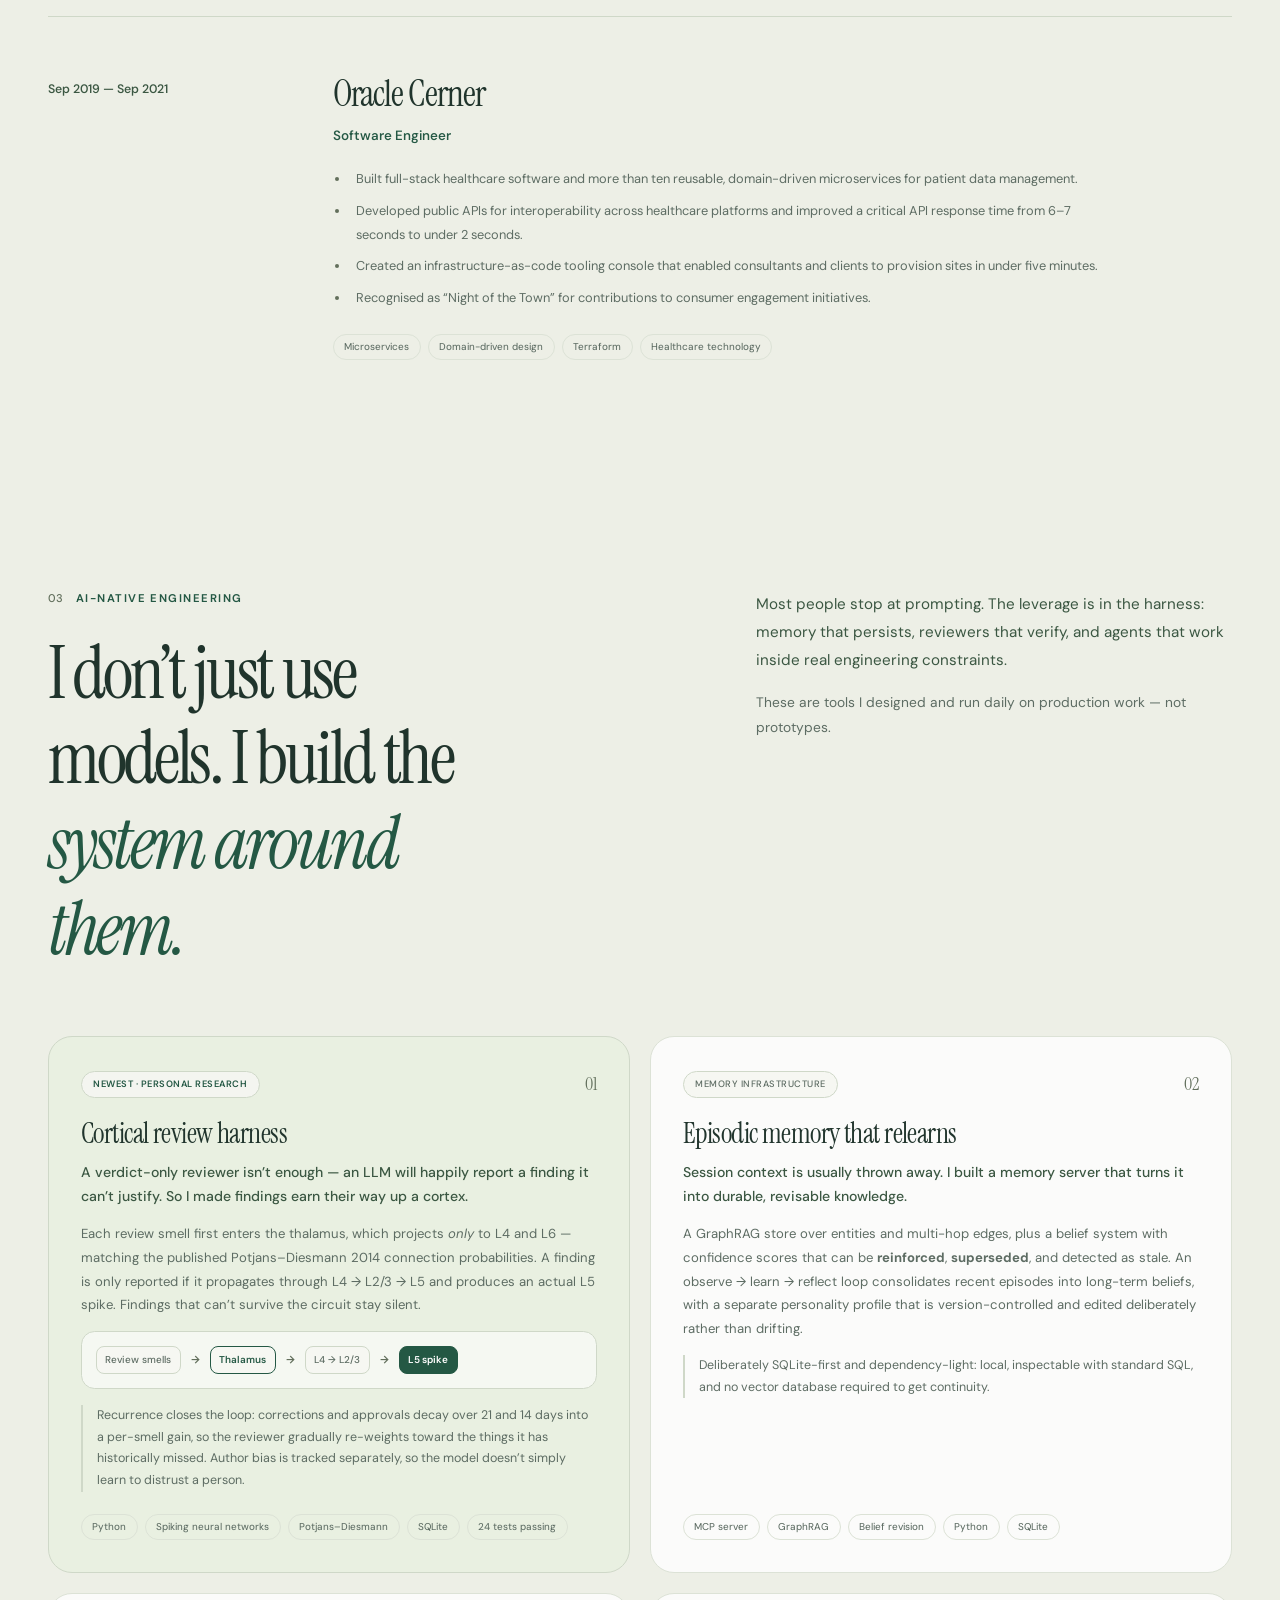
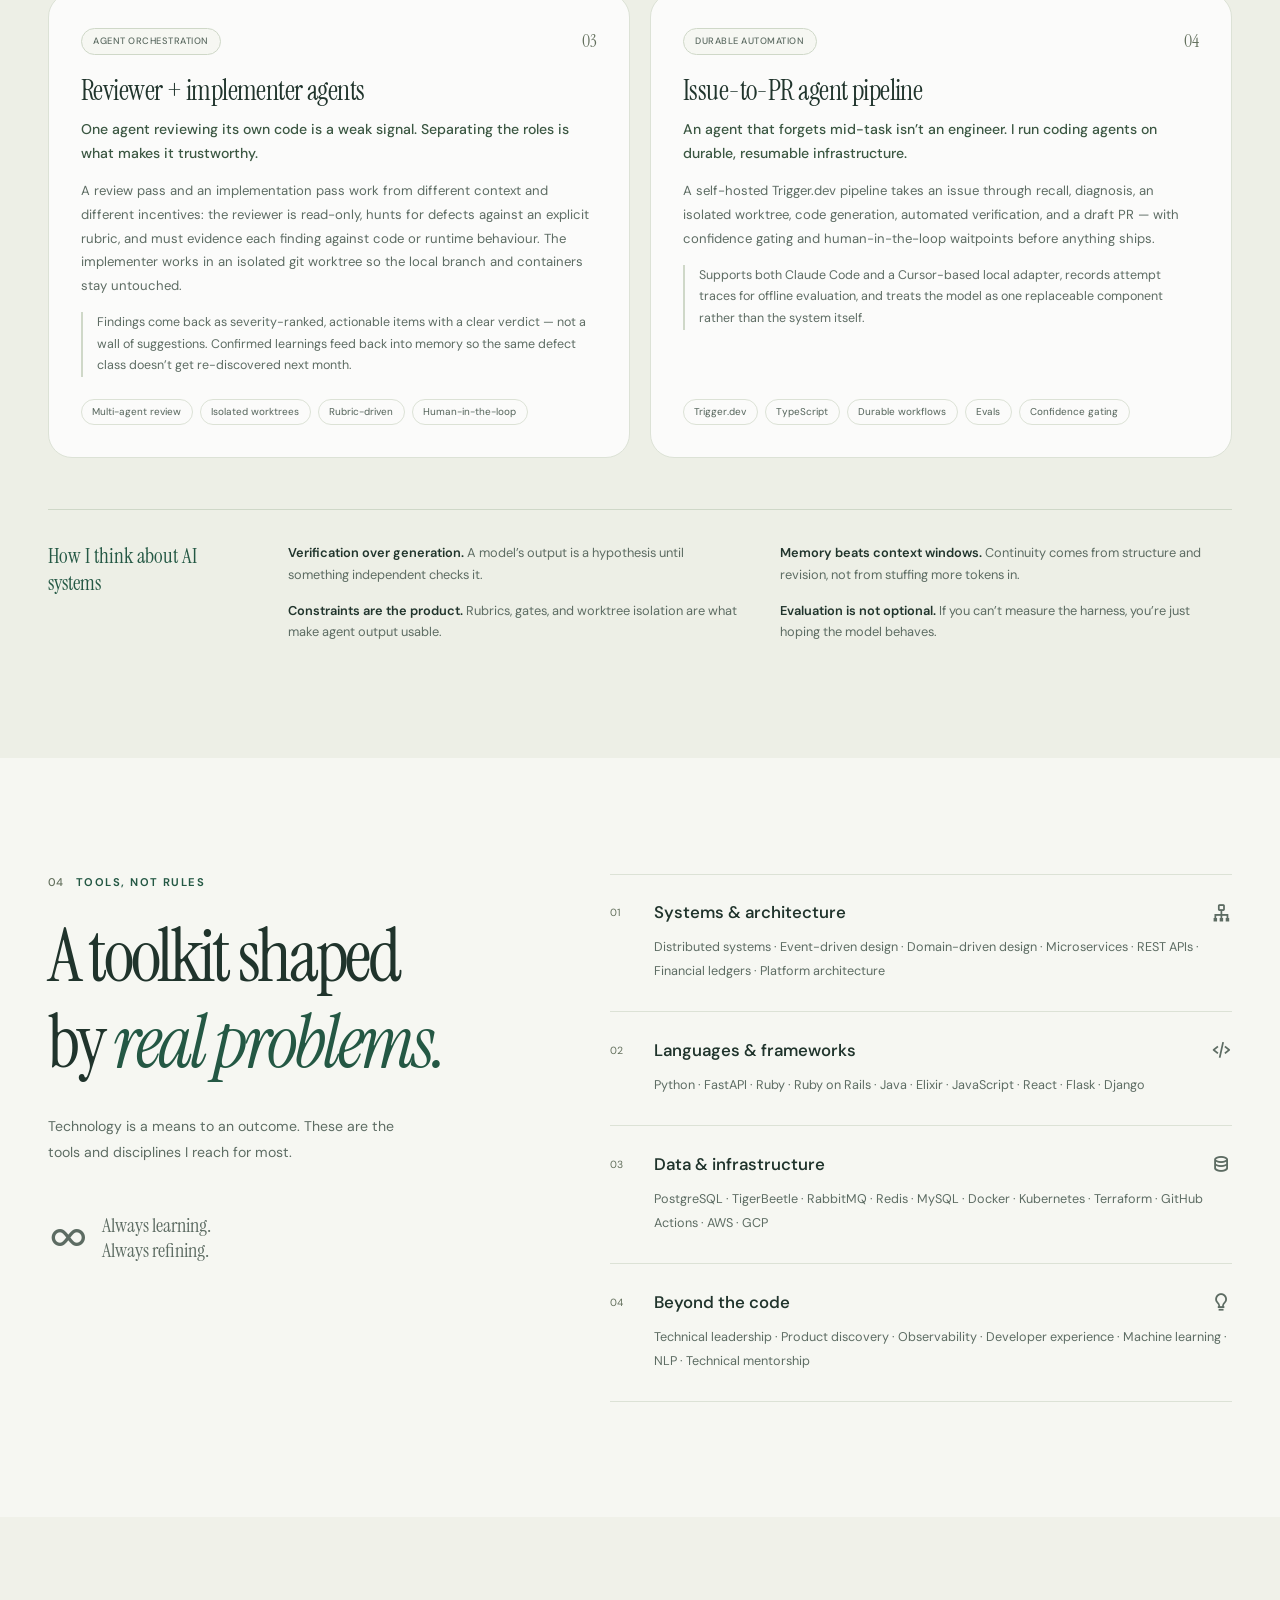
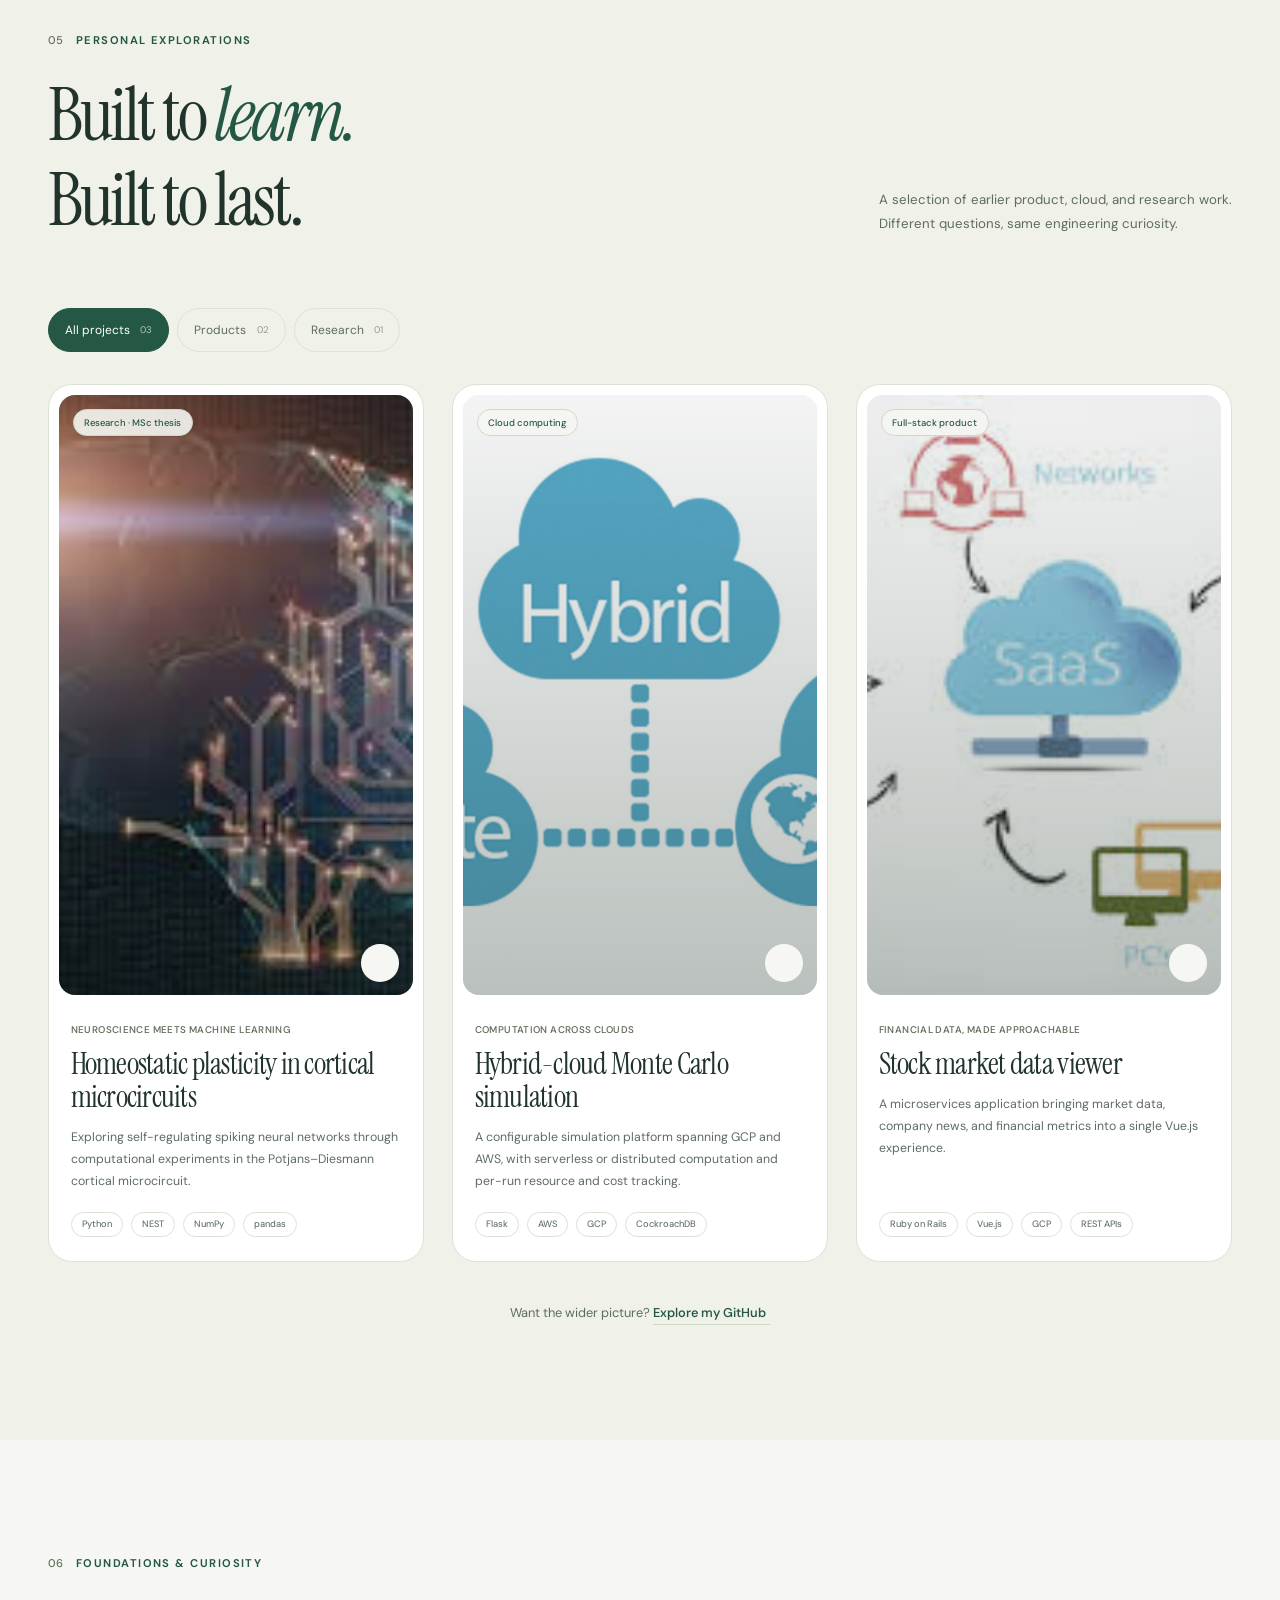
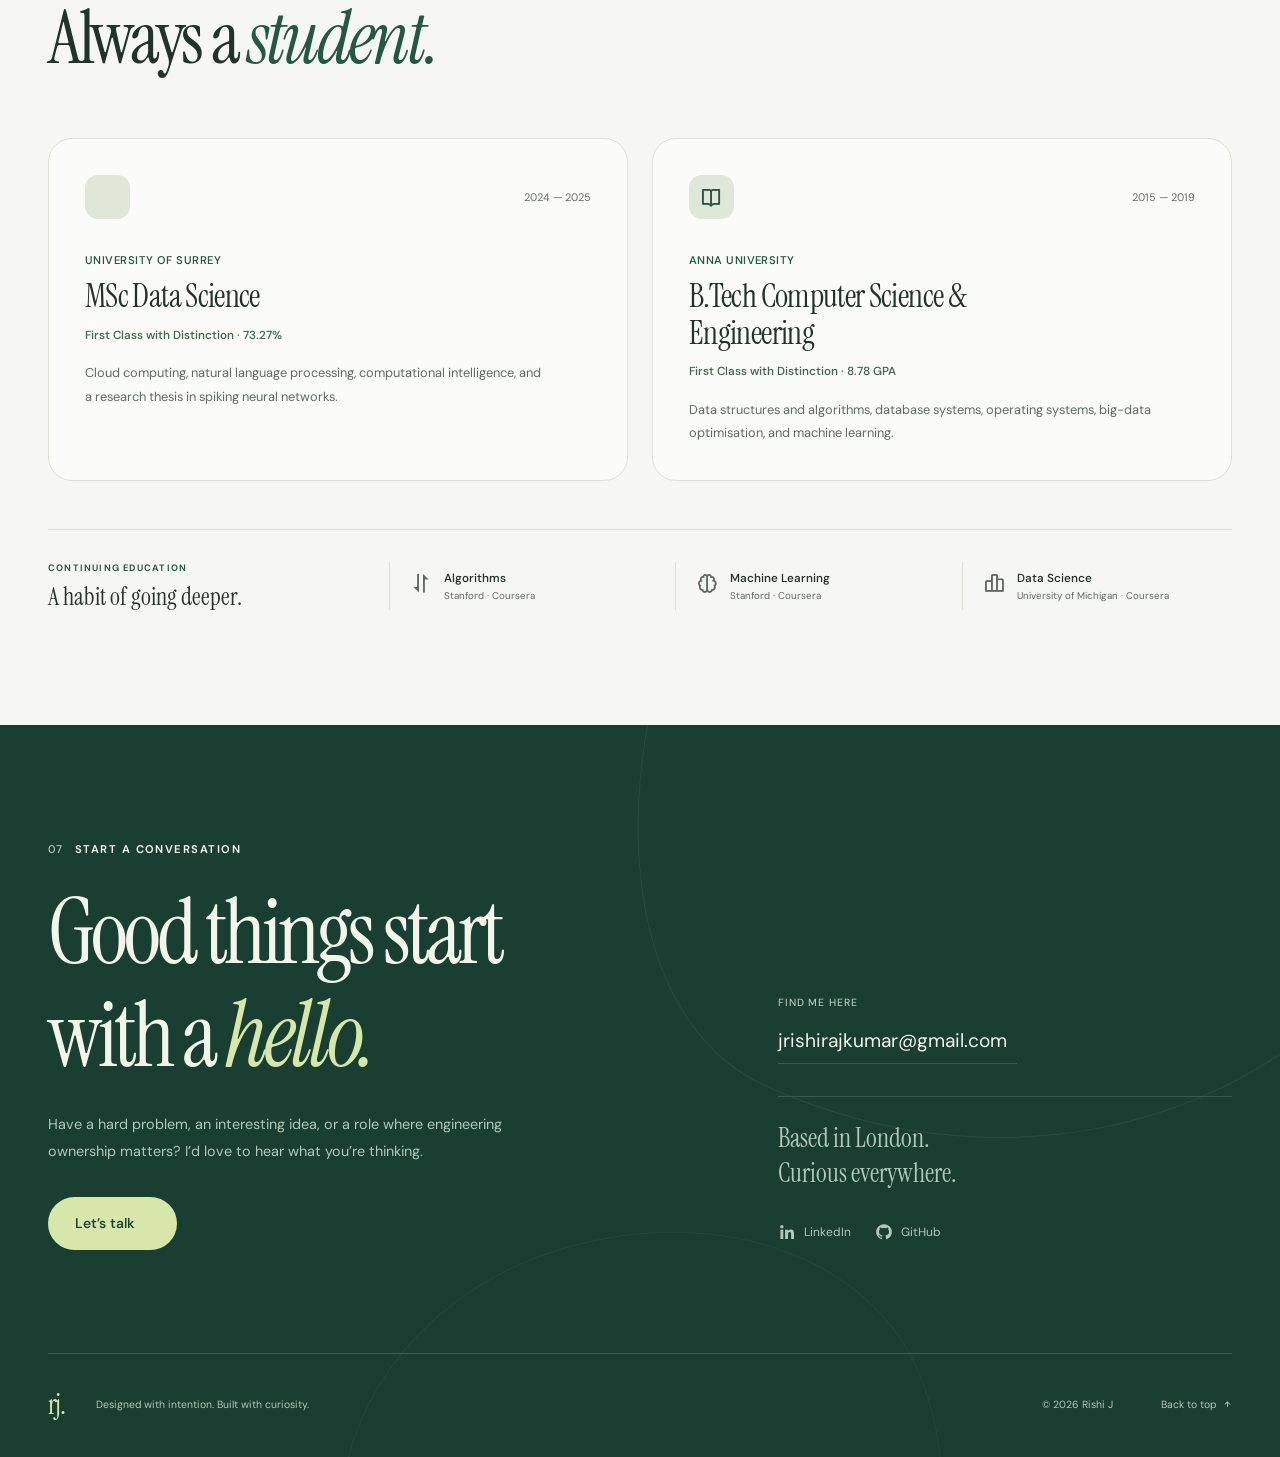
==== commit 714c62ee: "feat(site): rebuild portfolio with dark mode, AI practice section, modern CSS Redesign the personal " ====
--- a/index.html
+++ b/index.html
@@ -1,629 +1,470 @@
 <!DOCTYPE html>
 <html lang="en">
-
 <head>
-  <!-- Google Tag Manager -->
-  <script>(function(w,d,s,l,i){w[l]=w[l]||[];w[l].push({'gtm.start':
-  new Date().getTime(),event:'gtm.js'});var f=d.getElementsByTagName(s)[0],
-  j=d.createElement(s),dl=l!='dataLayer'?'&l='+l:'';j.async=true;j.src=
-  'https://www.googletagmanager.com/gtm.js?id='+i+dl;f.parentNode.insertBefore(j,f);
-  })(window,document,'script','dataLayer','GTM-5BB8W2X');</script>
-  <!-- End Google Tag Manager -->
-  <link rel="icon" type="image/png" href="/favicon.png"/>
   <meta charset="utf-8">
-  <meta content="width=device-width, initial-scale=1.0" name="viewport">
-
-  <title>Personal Portfolio</title>
-  <meta content="" name="descriptison">
-  <meta content="" name="keywords">
-
-  <!-- Google Fonts -->
-  <link href="https://fonts.googleapis.com/css?family=Open+Sans:300,300i,400,400i,600,600i,700,700i|Raleway:300,300i,400,400i,500,500i,600,600i,700,700i|Poppins:300,300i,400,400i,500,500i,600,600i,700,700i" rel="stylesheet">
-
-  <!-- Vendor CSS Files -->
-  <link href="assets/vendor/bootstrap/css/bootstrap.min.css" rel="stylesheet">
-  <link href="assets/vendor/icofont/icofont.min.css" rel="stylesheet">
-  <link href="assets/vendor/remixicon/remixicon.css" rel="stylesheet">
-  <link href="assets/vendor/owl.carousel/assets/owl.carousel.min.css" rel="stylesheet">
+  <meta name="viewport" content="width=device-width, initial-scale=1">
+  <meta name="theme-color" content="#f6f7f2">
+  <meta name="description" content="Rishi J is a Senior Software Engineer and Core Team Lead in London, building resilient financial platforms and AI-native engineering systems: verifiable review harnesses, episodic memory, and agent pipelines.">
+  <meta name="keywords" content="Rishi J, Senior Software Engineer, AI engineering, AI-native engineering, agentic systems, GraphRAG memory, MCP, distributed systems, platform engineering, London">
+  <meta property="og:title" content="Rishi J — Software Engineer & Systems Thinker">
+  <meta property="og:description" content="From first sketch to production scale — resilient platforms, financial systems, and AI-native engineering built to verify itself.">
+  <meta property="og:type" content="website">
+  <meta property="og:url" content="https://rishirajkumar97.github.io/">
+  <title>Rishi J — Software Engineer & Systems Thinker</title>
+
+  <link rel="icon" type="image/png" href="favicon.png">
+  <link rel="preconnect" href="https://fonts.googleapis.com">
+  <link rel="preconnect" href="https://fonts.gstatic.com" crossorigin>
+  <link href="https://fonts.googleapis.com/css2?family=DM+Sans:wght@400;450;500;550;600;650;700&family=Instrument+Serif:ital@0;1&display=swap" rel="stylesheet">
   <link href="assets/vendor/boxicons/css/boxicons.min.css" rel="stylesheet">
-  <link href="assets/vendor/venobox/venobox.css" rel="stylesheet">
-
-  <!-- Template Main CSS File -->
   <link href="assets/css/style.css" rel="stylesheet">
-
-
-  <!-- Global site tag (gtag.js) - Google Analytics -->
-  <script async src="https://www.googletagmanager.com/gtag/js?id=UA-169007209-3"></script>
   <script>
-    window.dataLayer = window.dataLayer || [];
-    function gtag(){dataLayer.push(arguments);}
-    gtag('js', new Date());
-
-    gtag('config', 'UA-169007209-3');
+    // Apply the saved theme before first paint to avoid a light flash.
+    (function () {
+      try {
+        var saved = localStorage.getItem("theme");
+        var theme = saved || (window.matchMedia("(prefers-color-scheme: dark)").matches ? "dark" : "light");
+        document.documentElement.dataset.theme = theme;
+      } catch (error) {
+        document.documentElement.dataset.theme = "light";
+      }
+    })();
   </script>
-
-
-
-  <!-- =======================================================
-  * Template Name: Personal - v2.1.0
-  * Template URL: https://bootstrapmade.com/personal-free-resume-bootstrap-template/
-  * Author: BootstrapMade.com
-  * License: https://bootstrapmade.com/license/
-  ======================================================== -->
+  <script src="assets/js/main.js" defer></script>
 </head>
-
 <body>
-  
-  <!-- Google Tag Manager (noscript) -->
-  <noscript><iframe src="https://www.googletagmanager.com/ns.html?id=GTM-5BB8W2X"
-  height="0" width="0" style="display:none;visibility:hidden"></iframe></noscript>
-  <!-- End Google Tag Manager (noscript) -->
-  <!-- ======= Header ======= -->
-  <header id="header" class="header-tops">
-
-    <div class="container">
-
-      <h1><a href="index.html">Rishi J</a></h1>
-      <h2 style="color:#fff">I'm <span class="typing" style="color:#12D640"></span></h2>
-      <nav class="nav-menu d-none d-lg-block">
-        <ul>
-          <li class="active"><a href="#header"> <span>Home</span></a></li>
-          <li><a href="#about"><span>About</span></a></li>
-          <li><a href="#education"> <span>Education</span></a></li>
-          <li><a href="#experience"> <span>Experience</span></a></li>
-<!--          <li><a href="#projects"> <span>Projects</span></a></li>-->
-          <li><a href="#portfolio"> <span>Projects</span></a></li>
-          <li><a href="#skills"> <span>Skills</span></a></li>
-          <li><a href="https://rishirajkumar97.github.io/assets/resume/RishiJResume.pdf" target="_blank"> <span>Resume</span></a></li>
-          <!-- <li><a href="#links"> <span>Resume & Links</span></a></li> -->
-          <li><a href="#contacts"> <span>Contact</span></a></li>
-
-        </ul>
-      </nav><!-- .nav-menu -->
-
-      <div class="social-links">
-          <a href="https://www.linkedin.com/in/rishijawahar/" target="_blank" class="linkedin"><i class="bx bxl-linkedin"></i></a>
-          <a href="https://www.github.com/rishirajkumar97" target="_blank" class="github"><i class="bx bxl-github"></i></a>
-          <a href="mailto:jrishirajkumar@gmail.com" target="_blank" class="google"><i class="bx bxl-google"></i></a>
-
-      </div>
-
+  <a class="skip-link" href="#main-content">Skip to content</a>
+
+  <header class="site-header" data-header>
+    <div class="shell nav-shell">
+      <a class="brand" href="#home" aria-label="Rishi J, back to home">
+        <span class="brand-mark" aria-hidden="true">rj.</span>
+        <span class="brand-name">Rishi J</span>
+      </a>
+
+      <button class="menu-toggle" type="button" aria-expanded="false" aria-controls="site-navigation" aria-label="Open navigation" data-menu-toggle>
+        <i class="bx bx-menu" aria-hidden="true"></i>
+      </button>
+
+      <div class="nav-actions">
+        <button class="theme-toggle" type="button" aria-label="Switch to dark theme" data-theme-toggle>
+          <i class="bx bx-sun icon-sun" aria-hidden="true"></i>
+          <i class="bx bx-moon icon-moon" aria-hidden="true"></i>
+        </button>
+        <nav class="site-nav" id="site-navigation" aria-label="Main navigation" data-navigation>
+          <a href="#about">About</a>
+          <a href="#experience">Experience</a>
+          <a href="#ai">AI practice</a>
+          <a href="#work">Projects</a>
+          <a href="#education">Education</a>
+          <a href="#contact">Contact</a>
+          <a class="button button-small nav-resume" href="assets/resume/RishiJResume.pdf" target="_blank" rel="noopener noreferrer">
+            Résumé <i class="bx bx-arrow-up-right" aria-hidden="true"></i>
+          </a>
+        </nav>
+      </div>
     </div>
-  </header><!-- End Header -->
-
-  <!-- ======= About Section ======= -->
-  <section id="about" class="about">
-
-    <!-- ======= About Me ======= -->
-    <div class="about-me container">
-
-      <div class="section-title">
-        <h2>About</h2>
-      </div>
-
-      <div class="row">
-        <div class="col-lg-4" data-aos="fade-right">
-          <img src="assets/img/pfp.jpeg" class="img-fluid" alt="">
-        </div>
-        <div class="col-lg-8 pt-4 pt-lg-0 content" data-aos="fade-left">
-          <p>Software engineer with five years of experience in backend, frontend, and DevOps in  top firms like Sage and Oracle Cerner; promoted twice within three years due to exceptional performance.
-            Spearheaded initiatives that reduced sync time by 93% and increased user adoption from 10 customers to over 1k in six months through effective product engineering.
-            Recognized with awards such as Night of the Town at Oracle Cerner for outstanding contributions to consumer engagement initiatives.
-          </p>
-          <div class="row">
-            <div class="col-lg-6">
-              <ul>
-                <li><i class="icofont-rounded-right"></i> <strong>Birthday:</strong> 05 September 1997</li>
-                <li><i class="icofont-rounded-right"></i> <strong>Phone:</strong> +44 7823802969</li>
-              </ul>
-            </div>
-            <div class="col-lg-6">
-              <ul>
-                <li><i class="icofont-rounded-right"></i> <strong>City:</strong> London, UK</li>
-                <li><i class="icofont-rounded-right"></i> <strong>Email:</strong> jrishirajkumar@gmail.com</li>
-              </ul>
-            </div>
-          </div>
-        </div>
-      </div>
-
-    </div><!-- End About Me -->
-
-    <!-- ======= Interests ======= -->
-    <div class="interests container">
-
-      <div class="section-title">
-        <h2>Interests</h2>
-      </div>
-
-      <div class="row">
-        <div class="col-lg-3 col-md-4">
-          <div class="icon-box">
-            <i class="ri-global-line" style="color: #ffbb2c;"></i>
-            <h3>Software Engineering</h3>
-          </div>
-        </div>
-        <div class="col-lg-3 col-md-4 mt-4 mt-md-0">
-          <div class="icon-box">
-            <i class="ri-database-2-line" style="color: #5578ff;"></i>
-            <h3>AI Engineering</h3>
-          </div>
-        </div>
-        <div class="col-lg-3 col-md-4 mt-4 mt-md-0">
-          <div class="icon-box">
-            <i class="ri-camera-3-line" style="color: #e80368;"></i>
-            <h3>Neuroscience</h3>
-          </div>
-        </div>
-        <div class="col-lg-3 col-md-4 mt-4 mt-lg-0">
-          <div class="icon-box">
-            <i class="ri-english-input" style="color: #1c7d32;"></i>
-            <h3>Natural Language Processing</h3>
-          </div>
-        </div>
-        <div class="col-lg-3 col-md-4 mt-4">
-          <div class="icon-box">
-            <i class="ri-code-s-slash-fill" style="color: #28a745;"></i>
-            <h3>Full Stack Engineering</h3>
-          </div>
-        </div>
-        <div class="col-lg-3 col-md-4 mt-4">
-          <div class="icon-box">
-            <i class="ri-bar-chart-box-line" style="color: #f1081f;"></i>
-            <h3>Data Analytics</h3>
-          </div>
-        </div>
-        <div class="col-lg-3 col-md-4 mt-4">
-          <div class="icon-box">
-            <i class="ri-file-list-3-line" style="color: #47aeff;"></i>
-            <h3>Algorithms</h3>
-          </div>
-        </div>
-        <div class="col-lg-3 col-md-4 mt-4">
-          <div class="icon-box">
-            <i class="ri-image-line" style="color: #ffc107;"></i>
-            <h3>Product Engineering</h3>
-          </div>
-        </div>
-      </div>
-
-    </div><!-- End Interests -->
-  </section><!-- End About Section -->
-
-
-
-  <!-- ======= Education Section ======= -->
-  <section id="education" class="services">
-    <div class="container">
-      <div class="section-title">
-        <h2>Education</h2>
-      </div>
-      <div class="row">
-        <div class="col-lg-12" data-aos="fade-up" style="display: inline-block;">
-
-
-            <div class="col-md-4 mt-4 mt-md-0 icon-box" data-aos="fade-up" data-aos-delay="100" style="padding:0px 0px;padding-bottom: 5px;display: inline-block;">
-              <img src="assets/img/education/surrey.jpg" class="img-fluid" alt="">
-              <!-- <h4 style="text-align:left;"><a href="https://www.asu.edu/" target="_blank" style="color:#12d640">Arizona State University</a><br> </h4> -->
-              <p style="text-align:left;color:#fff;padding: 5px 10px;"><em>MS in Data Science</em></p>
-              <h5 style="text-align:left;padding: 0px 10px;">Feb 2024 - Present</h5>
-              <h6 style="text-align:left;color:#fff;padding: 0px 10px;">Relevant Coursework</h6>
-              <ul style="text-align:left;color:#fff;">
-                <li>Passed with First Class with Distinction (73.27%)</li>
-                <li>Cloud Computing</li>
-                <li>Neuroscience - Spiked Neural Networks</li>
-                <li>NLP</li>
-                <li>Computational Intelligence</li>
-              </ul>
-            </div>
-            <div class="col-md-4 mt-4 mt-md-0 icon-box" data-aos="fade-up" data-aos-delay="100" style="padding:0px 0px;padding-bottom: 5px;display: inline-block;">
-              <img src="assets/img/education/ANNAUNIV_university_img.jpeg" class="img-fluid" alt="">
-              <!-- <h4 style="text-align:left;"><a href="https://ahduni.edu.in/" target="_blank" style="color:#12d640">Ahmedabad University</a><br> </h4> -->
-              <p style="text-align:left;color:#fff;padding: 5px 10px;"><em>B.Tech. in Computer Science And Engineering</em></p>
-              <h5 style="text-align:left;padding: 0px 10px;">June 2015 - May 2019</h5>
-              <h6 style="text-align:left;color:#fff;padding: 0px 10px;">Relevant Coursework</h6>
-              <ul style="text-align:left;color:#fff;">
-                <!-- <li>Data Structures &amp; Algorithms</li> -->
-                <li>Passed with First Class and Distinction (8.78 GPA)</li>
-                <li>Database Management Systems</li>
-                <li>Operating Systems</li>
-                <li>Data Structures & Algorithms &amp; Optimization for Big Data</li>
-                <li>Machine Learning</li>
-              </ul>
-            </div>
-          </div>
-        </div>
-      </div>
-
-
-    <div class="portfolio">
-    <div class="container">
-      <div class="section-title">
-        <h2>Online Certification</h2>
-      </div>
-
-      <div class="row portfolio-container" style="position: relative; height: 437.75px;">
-
-         <div class="col-lg-4 col-md-6 portfolio-item filter-app" style="position: absolute; left: 0px; top: 0px;">
-          <div class="portfolio-wrap">
-            <img src="assets/img/certification/stanford.jpg" class="img-fluid" alt="">
-            <div class="portfolio-info">
-              <h4>Divide and Conquer, Sorting and Searching, and Randomized Algorithms</h4>
-              <div class="portfolio-links">
-                <a href="https://www.coursera.org/account/accomplishments/verify/L4AAMR4N34Y4?utm_medium=certificate&amp;utm_source=link&amp;utm_campaign=copybutton_certificate/" target="_blank" title="Certificate"><i class="bx bx-link"></i></a>
-              </div>
-            </div>
-           </div>
-          </div>
-
-        <div class="col-lg-4 col-md-6 portfolio-item filter-app" style="position: absolute; left: 370px; top: 0px;">
-          <div class="portfolio-wrap">
-            <img src="assets/img/certification/uom.png" class="img-fluid" alt="">
-            <div class="portfolio-info">
-              <h4>Machine Learning</h4>
-              <div class="portfolio-links">
-                <a href="https://www.coursera.org/account/accomplishments/certificate/NNAGQCAB8XXL?utm_medium=certificate&amp;utm_source=link&amp;utm_campaign=copybutton_certificate" target="_blank" title="Certificate"><i class="bx bx-link"></i></a>
-              </div>
-            </div>
-          </div>
-        </div>
-
-        <div class="col-lg-4 col-md-6 portfolio-item filter-app" style="position: absolute; left: 740px; top: 0px;">
-          <div class="portfolio-wrap">
-            <img src="assets/img/certification/uom.png" class="img-fluid" alt="">
-            <div class="portfolio-info">
-              <h4>Data Science</h4>
-              <div class="portfolio-links">
-                <a href="https://www.coursera.org/account/accomplishments/verify/4HWTDLVW8NGJ" target="_blank" title="Certificate"><i class="bx bx-link"></i></a>
-              </div>
-            </div>
-          </div>
-        </div>
-
-        <div class="col-lg-4 col-md-6 portfolio-item filter-project" style="position: absolute; left: 0px; top: 218.875px;">
-          <div class="portfolio-wrap">
-            <img src="assets/img/certification/dai.jpg" class="img-fluid" alt="">
-            <div class="portfolio-info">
-              <h4>Structuring ML Projects</h4>
-              <div class="portfolio-links">
-                <a href="https://www.coursera.org/account/accomplishments/certificate/2XQVQN4BXRB2" target="_blank" title="Certificate"><i class="bx bx-link"></i></a>
-              </div>
-            </div>
-          </div>
-        </div>
-      </div>
-    </div>
-    </div>
-
-  </section>
-  <!-- End Education Section -->
-
-
-
-  <!-- Start Experience Section -->
-
-  <section id="experience" class="services">
-    <div class="container">
-      <div class="section-title">
-        <h2>Experience</h2>
-      </div>
-      <div class="row">
-          <div class="col-lg-12" data-aos="fade-up">
-              <div class="col-md-12 mt-4 mt-md-0 icon-box" data-aos="fade-up" data-aos-delay="100">
-                <h4 style="text-align:left;"><a href="https://www.ophelos.com/" style="color:#12d640">Ophelos (Part of Intrum)</a><br> </h4>
-                <h5 style="text-align:left;">July 2025 - Present</h5>
-                <p style="text-align:left;color:#fff"><em>Senior Software Engineer</em></p>
-                <ul style="text-align:left;">
-                  <li>Acted as a core, foundational engineer for Ophelos Platform v2, owning architecture decisions across multiple domains and driving delivery end-to-end.</li>
-                  <li>Architected and load-tested a self-healing, file-ordering-agnostic ingestion pipeline (exponential backoff recovery at each stage) capable of processing ~1M dependency-linked records in ~3 minutes.</li>
-                  <li>Designed and implemented the ledger architecture using TigerBeetle for double-entry accounting, establishing a single source of truth with distinct Customer and Finance views for auditability and reporting.</li>
-                  <li>Built a case-management state machine powered by RabbitMQ and the transactional outbox pattern, ensuring durable persistence and consistent event publishing while avoiding lock contention in high-throughput workflows.</li>
-                  <li>Delivered a multi-tenant webhook platform for the Ireland hub, enabling automated case ingestion for Klarna France and unlocking new regional integrations.</li>
-                  <li>Cut monolith CI test time by 45+ minutes (down to ~4 minutes) by using JUnit reports and runtime-based test sharding to evenly distribute suites across GitHub Actions runners.</li>
-                  <li>Strengthened observability by proactively dissecting system signals (logs/metrics/traces) to surface a high-severity incident before customer impact, driving corrective action and improving platform resilience.</li>
-                </ul>
-              </div>
-              <div class="col-md-12 mt-4 mt-md-0 icon-box" data-aos="fade-up" data-aos-delay="100">
-                <h4 style="text-align:left;"><a href="https://www.surrey.ac.uk/" style="color:#12d640">Career Break — MSc Data Science (University of Surrey)</a><br> </h4>
-                <h5 style="text-align:left;">January 2024 - June 2025</h5>
-                <p style="text-align:left;color:#fff"><em>Master’s Studies (Thesis: Spiking Neural Networks)</em></p>
-                <ul style="text-align:left;">
-                  <li>Focused on neuroscience-inspired ML, researching spiking neural networks and homeostatic plasticity in cortical microcircuits.</li>
-                  <li>Built and evaluated computational experiments in Python using NEST, NumPy, Pandas, and Matplotlib to study spike-rate dynamics and stability.</li>
-                  <li>Designed cloud/data-intensive systems as part of coursework projects (e.g., hybrid-cloud Monte Carlo simulation app with REST APIs and CockroachDB persistence).</li>
-                </ul>
-              </div>
-              <div class="col-md-12 mt-4 mt-md-0 icon-box" data-aos="fade-up" data-aos-delay="100">
-                <h4 style="text-align:left;"><a href="https://www.sage.com/" style="color:#12d640">Sage Network</a><br> </h4>
-                <h5 style="text-align:left;">August 2022 - December 2023</h5>
-                <p style="text-align:left;color:#fff"><em>Senior Product Engineer - II</em></p>
-                <ul style="text-align:left;">
-                  <li>Governed three vital projects in alignment with strategic roadmaps, enhancing software deployment frequency to twice per week and shrinking incident response time to under four hours. </li>
-                  <li>Architected scalable Ruby on Rails backend for ERP integration, enabling secure multi-currency support.</li> 
-                  <li>Reduced Sage Inbox sync time from 30 minutes to 2 minutes, significantly enhancing user experience.</li>
-                  <li>Engineered new features for the Sage Inbox App using data-driven decisions, which directly contributed to growing user adoption.</li>
-                  <li>Built a fault-tolerant data sync system using exponential back off, reducing the error rate by 99%.</li>
-                  <li>Architected a Ruby SDK for platform APIs, replicating ActiveRecord querying; facilitated seamless data access for  developers, accelerating feature development cycles by 30%.</li>
-                  <li> Implemented CI/CD pipelines, cutting deployment times by 50% and improving release consistency.</li>
-                  <li>Developed ElasticSearch-based global search, unifying Sage ERP systems and emails.</li>
-                  <li>Spearheaded the integration of a third-party logging service that improved application debugging and monitoring capabilities, leading to a 50% faster identification of root cause issues.</li>
-                  <li>Developed a 2-way web hook system to provide data consistency across mirrored databases across applications.</li>
-                </ul>
-              </div>
-              <div class="col-md-12 mt-4 mt-md-0 icon-box" data-aos="fade-up" data-aos-delay="100">
-                <h4 style="text-align:left;"><a href="https://www.lockstep.io/" style="color:#12d640">Lockstep</a><br> </h4>
-                <h5 style="text-align:left;">September 2021 - August 2022</h5>
-                <p style="text-align:left;color:#fff"><em>Product Egnineer</em></p>
-                <ul style="text-align:left;">
-                 <li>Developed final builds and deployed production changes, ensuring high-quality deliverables.</li> 
-                 <li>Designed the Lockstep Inbox architecture, integrating it seamlessly with existing systems; personally wrote 15,000+ lines of code and resolved 50+ critical bugs during the launch phase.</li> 
-                 <li>Engineered a new RSpec test suite for the monolith application, achieving 100% code coverage within one week, reduced manual QA testing hours by 20 per week.</li> 
-                 <li>Coordinated with engineering, QA, and design teams to plan, build, and debug key features.</li> 
-                 <li>Spearheaded invoice automation via Photon Commerce API, cutting manual entry times by >80%.</li> 
-                 <li>Fostered career growth through personalized coaching, leading to the promotion of two junior engineers to mid-level positions within 12 months, showcasing the impact of mentorship.</li> 
-                 <li>Worked with the setup of 1.5 week sprints enabling iterative releases and improved efficiency.</li> 
-                </ul>
-              </div>
-              <div class="col-md-12 mt-4 mt-md-0 icon-box" data-aos="fade-up" data-aos-delay="100">
-                <h4 style="text-align:left;"><a href="https://www.cerner.com/" style="color:#12d640">Oracle Cerner</a><br> </h4>
-                <h5 style="text-align:left;">September 2019 - September 2021</h5>
-                <p style="text-align:left;color:#fff"><em>Software Engineer</em></p>
-                <ul style="text-align:left;">
-                  <li>Developed full-stack healthcare software, boosting reliability and performance across critical systems.</li>
-                  <li>Architected & Implemented 10+ reusable microservices for patient data management using Domain-Driven Design, which enhanced data accessibility across the healthcare provider network and improved data quality.</li>
-                  <li>Built public APIs using Grape, ensuring seamless integration across multiple healthcare platforms.</li>
-                  <li>Improved API response from 6–7s to under 2s, significantly enhancing user satisfaction.</li>
-                  <li>Created the HI-Tooling Console, enabling consultants and clients to deploy sites in under five minutes using Terraform ( Infrastructure as Code).</li>
-                </ul>
-              </div>
-          </div>
-        </div>
-    </div>
-  </section>
-
-  <!-- End Experience Section -->
-
-
-
-  <!-- Start Project Section -->
-  <section id="portfolio" class="portfolio">
-    <div class="container">
-
-      <div class="section-title">
-        <h2>Projects</h2>
-      </div>
-
-      <div class="row">
-        <div class="col-lg-12 d-flex justify-content-center">
-          <ul id="portfolio-flters">
-            <li data-filter="*" class="filter-active">All</li>
-            <li data-filter=".filter-app">Web-App</li>
-            <li data-filter=".filter-research">research</li>
-            <li data-filter=".filter-project">Project</li>
+  </header>
+
+  <main id="main-content">
+    <section class="hero" id="home" aria-labelledby="hero-title">
+      <div class="hero-orbit hero-orbit-one" aria-hidden="true"></div>
+      <div class="hero-orbit hero-orbit-two" aria-hidden="true"></div>
+      <div class="shell hero-layout">
+        <div class="hero-copy">
+          <div class="availability"><span class="status-dot" aria-hidden="true"></span> Building what’s next at Ophelos</div>
+          <p class="hero-role">Senior Software Engineer <span aria-hidden="true">/</span> Core Team Lead</p>
+          <h1 id="hero-title">I build systems<br>that move business<br><em>forward.</em></h1>
+          <p class="hero-intro">From the first architectural sketch to production at scale. I turn complex problems into resilient platforms, thoughtful products, and engineering teams that thrive.</p>
+          <div class="hero-actions">
+            <a class="button button-primary" href="#experience">Explore my experience <i class="bx bx-right-arrow-alt" aria-hidden="true"></i></a>
+            <a class="text-link" href="#contact">Let’s connect <i class="bx bx-arrow-up-right" aria-hidden="true"></i></a>
+          </div>
+          <div class="hero-meta">
+            <span><i class="bx bx-map" aria-hidden="true"></i> London, UK</span>
+            <span class="meta-divider" aria-hidden="true"></span>
+            <span>Backend <b>·</b> Platform <b>·</b> AI systems</span>
+          </div>
+        </div>
+
+        <div class="hero-visual" aria-label="Rishi J, Senior Software Engineer">
+          <div class="portrait-backdrop" aria-hidden="true"></div>
+          <svg class="portrait-line" viewBox="0 0 540 610" fill="none" aria-hidden="true">
+            <path d="M32 426C-25 284 74 78 230 54C381 31 499 141 499 278C499 417 371 537 233 552C128 564 74 525 32 426Z"/>
+            <path d="M16 467C65 573 204 615 333 566C476 512 554 361 506 224"/>
+          </svg>
+
+          <figure class="portrait-frame">
+            <img src="assets/img/pfp.jpeg" alt="Portrait of Rishi J" width="290" height="290" fetchpriority="high" decoding="async">
+          </figure>
+
+          <div class="hero-aside">
+            <div class="hero-sticker" aria-hidden="true"><span>BUILD WITH</span><strong>purpose.</strong></div>
+            <div class="hero-caption">
+              <span class="caption-label">My engineering philosophy</span>
+              <p>Make it simple.<br>Make it last.</p>
+            </div>
+            <div class="hero-note">
+              <span class="note-icon"><i class="bx bx-layer" aria-hidden="true"></i></span>
+              <span><strong>Zero to one</strong>Architecture to adoption</span>
+            </div>
+          </div>
+        </div>
+      </div>
+      <div class="shell hero-footer">
+        <span class="scroll-cue"><span aria-hidden="true"></span> Scroll to explore</span>
+        <div class="social-links" aria-label="Social links">
+          <a href="https://www.linkedin.com/in/rishijawahar/" target="_blank" rel="noopener noreferrer" aria-label="LinkedIn (opens in a new tab)"><i class="bx bxl-linkedin" aria-hidden="true"></i></a>
+          <a href="https://github.com/rishirajkumar97" target="_blank" rel="noopener noreferrer" aria-label="GitHub (opens in a new tab)"><i class="bx bxl-github" aria-hidden="true"></i></a>
+          <a href="mailto:jrishirajkumar@gmail.com" aria-label="Email Rishi"><i class="bx bx-envelope" aria-hidden="true"></i></a>
+        </div>
+      </div>
+    </section>
+
+    <section class="impact-strip" aria-label="Selected engineering outcomes">
+      <div class="shell impact-grid">
+        <div class="impact-intro"><span class="eyebrow">A few things I’ve helped move</span><p>Outcomes over output.</p></div>
+        <div class="impact-stat"><strong>1M<span>+</span></strong><p>Dependency-linked records<br>in an ingestion benchmark</p></div>
+        <div class="impact-stat"><strong>~3<span> min</span></strong><p>From raw files to ordered,<br>interdependent records</p></div>
+        <div class="impact-stat"><strong>45<span>+ min</span></strong><p>Removed from monolith<br>CI test cycles</p></div>
+      </div>
+    </section>
+
+    <section class="section about" id="about" aria-labelledby="about-title">
+      <div class="shell">
+        <div class="section-heading reveal">
+          <p class="eyebrow"><span>01</span> A little about me</p>
+          <h2 id="about-title">Engineer by craft.<br><em>Problem solver</em> by nature.</h2>
+        </div>
+        <div class="about-layout">
+          <div class="about-story reveal">
+            <p class="lead">I’m Rishi, a London-based engineer who enjoys the space where <strong>solid architecture meets real human needs.</strong></p>
+            <p>My path has taken me from healthcare at Oracle Cerner, through financial workflows at Lockstep and Sage, to my current role shaping Ophelos Platform v2. Along the way, an MSc in Data Science deepened a curiosity for neuroscience-inspired machine learning.</p>
+            <p>I’m at my best in ambiguous, foundational work: untangling a domain, making the right boundaries visible, and turning them into systems that other engineers can confidently build on.</p>
+            <p>I also build the tooling I work with — memory systems, review harnesses, and agent pipelines that make AI assistance verifiable rather than merely fast.</p>
+            <a class="text-link" href="assets/resume/RishiJResume.pdf" target="_blank" rel="noopener noreferrer">Read my résumé <i class="bx bx-arrow-up-right" aria-hidden="true"></i></a>
+          </div>
+          <div class="principles reveal reveal-delay">
+            <article class="principle">
+              <span class="principle-number">01 /</span>
+              <div><h3>Start with the problem</h3><p>Understand the people and the domain before choosing the technology.</p></div>
+              <i class="bx bx-compass" aria-hidden="true"></i>
+            </article>
+            <article class="principle">
+              <span class="principle-number">02 /</span>
+              <div><h3>Build for the next chapter</h3><p>Make deliberate choices that hold up as data, teams, and products grow.</p></div>
+              <i class="bx bx-git-branch" aria-hidden="true"></i>
+            </article>
+            <article class="principle">
+              <span class="principle-number">03 /</span>
+              <div><h3>Raise the whole team</h3><p>Share context, welcome challenge, and make ownership a collective strength.</p></div>
+              <i class="bx bx-group" aria-hidden="true"></i>
+            </article>
+          </div>
+        </div>
+        <div class="interest-row reveal" aria-label="Areas of interest">
+          <span>Beyond the day job</span>
+          <ul><li>AI engineering</li><li>Neuroscience</li><li>Natural language processing</li><li>Product thinking</li></ul>
+        </div>
+      </div>
+    </section>
+
+    <section class="section experience-section" id="experience" aria-labelledby="experience-title">
+      <div class="shell">
+        <div class="section-heading experience-heading reveal">
+          <div><p class="eyebrow"><span>02</span> The work so far</p><h2 id="experience-title">Experience that<br><em>compounds.</em></h2></div>
+          <p>Different industries. The same instinct:<br>find the hard problem and build a way through.</p>
+        </div>
+
+        <article class="experience-item current-role reveal">
+          <div class="experience-aside">
+            <span class="current-badge"><span class="status-dot" aria-hidden="true"></span> Current chapter</span>
+            <p class="experience-date">July 2025 — Present</p>
+            <p class="experience-location">London, UK</p>
+          </div>
+          <div class="experience-content">
+            <div class="company-line"><h3><a href="https://www.ophelos.com/" target="_blank" rel="noopener noreferrer">Ophelos <span>· Part of Intrum</span><i class="bx bx-arrow-up-right" aria-hidden="true"></i></a></h3></div>
+            <p class="job-title">Senior Software Engineer / Core Team Lead</p>
+            <p class="role-summary">A foundational engineer on Platform v2, helping take a greenfield idea from its early ingestion architecture to a production financial platform. I connect technical direction with hands-on delivery across Core domains, working with product, design, and engineering to turn ambiguous requirements into durable systems.</p>
+
+            <div class="role-journey" aria-label="Platform v2 journey">
+              <span><b>Oct 2025</b> First foundations</span><i class="bx bx-right-arrow-alt" aria-hidden="true"></i><span><b>0 → 1</b> Build & iterate</span><i class="bx bx-right-arrow-alt" aria-hidden="true"></i><span><b>Today</b> Scale & strengthen</span>
+            </div>
+
+            <div class="role-highlights">
+              <article class="role-highlight">
+                <span class="highlight-icon"><i class="bx bx-git-repo-forked" aria-hidden="true"></i></span>
+                <div><h4>Ingestion without the fragility</h4><p>Architected and load-tested a self-healing, file-order-independent ingestion pipeline. Stage-level backoff and dependency-aware recovery processed approximately <strong>1M linked records in about 3 minutes</strong> in benchmark conditions.</p></div>
+              </article>
+              <article class="role-highlight">
+                <span class="highlight-icon"><i class="bx bx-book-bookmark" aria-hidden="true"></i></span>
+                <div><h4>A financial source of truth</h4><p>Designed a TigerBeetle-backed, double-entry ledger with distinct customer and finance views, creating a consistent foundation for balances, auditability, and reporting.</p></div>
+              </article>
+              <article class="role-highlight">
+                <span class="highlight-icon"><i class="bx bx-git-merge" aria-hidden="true"></i></span>
+                <div><h4>Workflows built to recover</h4><p>Built event-driven case management with RabbitMQ and the transactional outbox pattern, aligning durable state changes with reliable publishing in high-throughput workflows.</p></div>
+              </article>
+              <article class="role-highlight">
+                <span class="highlight-icon"><i class="bx bx-buildings" aria-hidden="true"></i></span>
+                <div><h4>One platform, many contexts</h4><p>Shaped multi-tenant foundations spanning authorization, regional integrations, and a webhook platform that enabled automated case ingestion for an enterprise partner in a new market.</p></div>
+              </article>
+              <article class="role-highlight">
+                <span class="highlight-icon"><i class="bx bx-tachometer" aria-hidden="true"></i></span>
+                <div><h4>Engineering velocity, operational depth</h4><p>Cut monolith CI test time by <strong>45+ minutes to roughly 4 minutes</strong> through runtime-aware test sharding. Used logs, metrics, and traces to surface a high-severity risk before customer impact and drive corrective action.</p></div>
+              </article>
+              <article class="role-highlight">
+                <span class="highlight-icon"><i class="bx bx-compass" aria-hidden="true"></i></span>
+                <div><h4>Technical direction with shared ownership</h4><p>Lead Core-team architectural reviews and cross-domain design decisions, helping establish clear boundaries, engineering standards, and a platform other teams can extend with confidence.</p></div>
+              </article>
+            </div>
+            <ul class="tag-list" aria-label="Selected technologies"><li>Python</li><li>FastAPI</li><li>PostgreSQL</li><li>TigerBeetle</li><li>RabbitMQ</li><li>Event-driven architecture</li><li>Kubernetes</li></ul>
+          </div>
+        </article>
+
+        <article class="experience-item reveal">
+          <div class="experience-aside"><p class="experience-date">Jan 2024 — Jun 2025</p><p class="experience-location">Guildford, UK</p></div>
+          <div class="experience-content">
+            <h3><a href="https://www.surrey.ac.uk/" target="_blank" rel="noopener noreferrer">University of Surrey <i class="bx bx-arrow-up-right" aria-hidden="true"></i></a></h3>
+            <p class="job-title">Career Break · MSc Data Science</p>
+            <p class="role-summary">Returned to study neuroscience-inspired machine learning, completing a thesis on homeostatic plasticity in spiking neural networks. Built computational experiments with Python, NEST, NumPy, and pandas, alongside cloud and data-intensive systems coursework.</p>
+            <ul class="tag-list"><li>Machine learning research</li><li>Spiking neural networks</li><li>Cloud computing</li><li>First Class with Distinction</li></ul>
+          </div>
+        </article>
+
+        <article class="experience-item reveal">
+          <div class="experience-aside"><p class="experience-date">Aug 2022 — Dec 2023</p></div>
+          <div class="experience-content">
+            <h3><a href="https://www.sage.com/" target="_blank" rel="noopener noreferrer">Sage Network <i class="bx bx-arrow-up-right" aria-hidden="true"></i></a></h3>
+            <p class="job-title">Senior Product Engineer II</p>
+            <ul class="experience-bullets">
+              <li>Led three product initiatives from roadmap to release, supporting twice-weekly deployments and reducing incident response time to under four hours.</li>
+              <li>Re-architected Sage Inbox sync, reducing a 30-minute workflow to 2 minutes, and introduced exponential-backoff recovery that reduced sync errors by 99%.</li>
+              <li>Built secure, multi-currency ERP integrations in Ruby on Rails and a Ruby SDK with familiar ActiveRecord-style querying, accelerating feature development by 30%.</li>
+              <li>Delivered customer-led product improvements, Elasticsearch-powered unified search, and CI/CD automation that halved deployment times.</li>
+            </ul>
+            <ul class="tag-list"><li>Ruby on Rails</li><li>Distributed systems</li><li>Elasticsearch</li><li>Product engineering</li></ul>
+          </div>
+        </article>
+
+        <article class="experience-item reveal">
+          <div class="experience-aside"><p class="experience-date">Sep 2021 — Aug 2022</p></div>
+          <div class="experience-content">
+            <h3><a href="https://www.lockstep.io/" target="_blank" rel="noopener noreferrer">Lockstep <i class="bx bx-arrow-up-right" aria-hidden="true"></i></a></h3>
+            <p class="job-title">Product Engineer</p>
+            <ul class="experience-bullets">
+              <li>Designed and launched the Lockstep Inbox architecture, integrating communication workflows with existing accounting systems.</li>
+              <li>Introduced a comprehensive RSpec suite with 100% code coverage, reducing manual QA effort by 20 hours per week.</li>
+              <li>Automated invoice capture through a third-party document API, reducing manual data entry by more than 80%.</li>
+              <li>Partnered across engineering, QA, and design in iterative delivery; mentored two junior engineers who progressed to mid-level roles.</li>
+            </ul>
+            <ul class="tag-list"><li>Ruby on Rails</li><li>API design</li><li>Test automation</li><li>Mentorship</li></ul>
+          </div>
+        </article>
+
+        <article class="experience-item reveal">
+          <div class="experience-aside"><p class="experience-date">Sep 2019 — Sep 2021</p></div>
+          <div class="experience-content">
+            <h3><a href="https://www.cerner.com/" target="_blank" rel="noopener noreferrer">Oracle Cerner <i class="bx bx-arrow-up-right" aria-hidden="true"></i></a></h3>
+            <p class="job-title">Software Engineer</p>
+            <ul class="experience-bullets">
+              <li>Built full-stack healthcare software and more than ten reusable, domain-driven microservices for patient data management.</li>
+              <li>Developed public APIs for interoperability across healthcare platforms and improved a critical API response time from 6–7 seconds to under 2 seconds.</li>
+              <li>Created an infrastructure-as-code tooling console that enabled consultants and clients to provision sites in under five minutes.</li>
+              <li>Recognised as “Night of the Town” for contributions to consumer engagement initiatives.</li>
+            </ul>
+            <ul class="tag-list"><li>Microservices</li><li>Domain-driven design</li><li>Terraform</li><li>Healthcare technology</li></ul>
+          </div>
+        </article>
+      </div>
+    </section>
+
+    <section class="section ai-section" id="ai" aria-labelledby="ai-title">
+      <div class="shell">
+        <div class="section-heading ai-heading reveal">
+          <div>
+            <p class="eyebrow"><span>03</span> AI-native engineering</p>
+            <h2 id="ai-title">I don’t just use<br>models. I build the<br><em>system around them.</em></h2>
+          </div>
+          <div class="ai-heading-note">
+            <p>Most people stop at prompting. The leverage is in the harness: memory that persists, reviewers that verify, and agents that work inside real engineering constraints.</p>
+            <p>These are tools I designed and run daily on production work — not prototypes.</p>
+          </div>
+        </div>
+
+        <div class="ai-grid">
+          <article class="ai-card ai-card-feature reveal">
+            <div class="ai-card-top">
+              <span class="ai-badge">Newest · Personal research</span>
+              <span class="ai-card-index">01</span>
+            </div>
+            <h3>Cortical review harness</h3>
+            <p class="ai-card-lede">A verdict-only reviewer isn’t enough — an LLM will happily report a finding it can’t justify. So I made findings earn their way up a cortex.</p>
+            <p>Each review smell first enters the thalamus, which projects <em>only</em> to L4 and L6 — matching the published Potjans–Diesmann 2014 connection probabilities. A finding is only reported if it propagates through L4 → L2/3 → L5 and produces an actual L5 spike. Findings that can’t survive the circuit stay silent.</p>
+            <div class="ai-diagram" aria-label="Signal path: smells enter the thalamus, which projects only to L4 and L6; findings must propagate L4, L2/3, then L5 to be reported">
+              <span class="ai-node">Review smells</span>
+              <i class="bx bx-right-arrow-alt" aria-hidden="true"></i>
+              <span class="ai-node ai-node-accent">Thalamus</span>
+              <i class="bx bx-right-arrow-alt" aria-hidden="true"></i>
+              <span class="ai-node">L4 → L2/3</span>
+              <i class="bx bx-right-arrow-alt" aria-hidden="true"></i>
+              <span class="ai-node ai-node-out">L5 spike</span>
+            </div>
+            <p class="ai-card-detail">Recurrence closes the loop: corrections and approvals decay over 21 and 14 days into a per-smell gain, so the reviewer gradually re-weights toward the things it has historically missed. Author bias is tracked separately, so the model doesn’t simply learn to distrust a person.</p>
+            <ul class="tag-list"><li>Python</li><li>Spiking neural networks</li><li>Potjans–Diesmann</li><li>SQLite</li><li>24 tests passing</li></ul>
+          </article>
+
+          <article class="ai-card reveal">
+            <div class="ai-card-top">
+              <span class="ai-badge ai-badge-muted">Memory infrastructure</span>
+              <span class="ai-card-index">02</span>
+            </div>
+            <h3>Episodic memory that relearns</h3>
+            <p class="ai-card-lede">Session context is usually thrown away. I built a memory server that turns it into durable, revisable knowledge.</p>
+            <p>A GraphRAG store over entities and multi-hop edges, plus a belief system with confidence scores that can be <strong>reinforced</strong>, <strong>superseded</strong>, and detected as stale. An observe → learn → reflect loop consolidates recent episodes into long-term beliefs, with a separate personality profile that is version-controlled and edited deliberately rather than drifting.</p>
+            <p class="ai-card-detail">Deliberately SQLite-first and dependency-light: local, inspectable with standard SQL, and no vector database required to get continuity.</p>
+            <ul class="tag-list"><li>MCP server</li><li>GraphRAG</li><li>Belief revision</li><li>Python</li><li>SQLite</li></ul>
+          </article>
+
+          <article class="ai-card reveal">
+            <div class="ai-card-top">
+              <span class="ai-badge ai-badge-muted">Agent orchestration</span>
+              <span class="ai-card-index">03</span>
+            </div>
+            <h3>Reviewer + implementer agents</h3>
+            <p class="ai-card-lede">One agent reviewing its own code is a weak signal. Separating the roles is what makes it trustworthy.</p>
+            <p>A review pass and an implementation pass work from different context and different incentives: the reviewer is read-only, hunts for defects against an explicit rubric, and must evidence each finding against code or runtime behaviour. The implementer works in an isolated git worktree so the local branch and containers stay untouched.</p>
+            <p class="ai-card-detail">Findings come back as severity-ranked, actionable items with a clear verdict — not a wall of suggestions. Confirmed learnings feed back into memory so the same defect class doesn’t get re-discovered next month.</p>
+            <ul class="tag-list"><li>Multi-agent review</li><li>Isolated worktrees</li><li>Rubric-driven</li><li>Human-in-the-loop</li></ul>
+          </article>
+
+          <article class="ai-card reveal">
+            <div class="ai-card-top">
+              <span class="ai-badge ai-badge-muted">Durable automation</span>
+              <span class="ai-card-index">04</span>
+            </div>
+            <h3>Issue-to-PR agent pipeline</h3>
+            <p class="ai-card-lede">An agent that forgets mid-task isn’t an engineer. I run coding agents on durable, resumable infrastructure.</p>
+            <p>A self-hosted Trigger.dev pipeline takes an issue through recall, diagnosis, an isolated worktree, code generation, automated verification, and a draft PR — with confidence gating and human-in-the-loop waitpoints before anything ships.</p>
+            <p class="ai-card-detail">Supports both Claude Code and a Cursor-based local adapter, records attempt traces for offline evaluation, and treats the model as one replaceable component rather than the system itself.</p>
+            <ul class="tag-list"><li>Trigger.dev</li><li>TypeScript</li><li>Durable workflows</li><li>Evals</li><li>Confidence gating</li></ul>
+          </article>
+        </div>
+
+        <div class="ai-principles reveal">
+          <p class="ai-principles-label">How I think about AI systems</p>
+          <ul>
+            <li><strong>Verification over generation.</strong> A model’s output is a hypothesis until something independent checks it.</li>
+            <li><strong>Memory beats context windows.</strong> Continuity comes from structure and revision, not from stuffing more tokens in.</li>
+            <li><strong>Constraints are the product.</strong> Rubrics, gates, and worktree isolation are what make agent output usable.</li>
+            <li><strong>Evaluation is not optional.</strong> If you can’t measure the harness, you’re just hoping the model behaves.</li>
           </ul>
         </div>
       </div>
-
-      <div class="row portfolio-container">
-
-
-        <div class="col-lg-4 col-md-6 portfolio-item filter-app">
-          <center><h4>Stock Market Data Viewer</h4></center>
-          <div class="portfolio-wrap">
-            <img src="assets/img/project/saas.jpeg" class="img-fluid" alt="">
-            <div class="portfolio-info">
-              
-              <div class="portfolio-links">
-                <a href="projects/stock.html" data-gall="portfolioDetailsGallery" data-vbtype="iframe" class="venobox" title="Project Details"><i class="bx bx-info-circle"></i></a>
-              </div>
-            </div>
-          </div>
-        </div>
-
-
-
-        <div class="col-lg-4 col-md-6 portfolio-item filter-research">
-          <!-- <br> -->
-          <center><h4>Homeostatic Plasticity in Cortical Microcircuits</h4></center>
-          <div class="portfolio-wrap">
-            <img src="assets/img/project/brain.jpeg" class="img-fluid" alt="">
-            <div class="portfolio-info">
-              <h4>Homeostatic Plasticity in Cortical Microcircuits</h4>
-              <div class="portfolio-links">
-                <a href="projects/brain.html" data-gall="portfolioDetailsGallery" data-vbtype="iframe" class="venobox" title="Project Details"><i class="bx bx-info-circle"></i></a>
-              </div>
-            </div>
-          </div>
-        </div>
-
-        <div class="col-lg-4 col-md-6 portfolio-item filter-app">
-          <center><h4>Monte Carlo Simulation</h4></center>
-          <div class="portfolio-wrap">
-            <img src="assets/img/project/cloud.jpeg" class="img-fluid" alt="">
-            <div class="portfolio-info">
-              <div class="portfolio-links">
-                <a href="projects/cloud.html" data-gall="portfolioDetailsGallery" data-vbtype="iframe" class="venobox" title="Project Details"><i class="bx bx-info-circle"></i></a>
-              </div>
-            </div>
-          </div>
-        </div>
-
-      </div>
-    </div>
-  </section>
-
-  <!-- End Project Section -->
-
-
-
-  <!-- Start Skills Section -->
-
-  <section id="skills" class="services">
-    <div class="container">
-      <div class="section-title">
-        <h2>Skills</h2>
-      </div>
-      <div class="row">
-        <div class="col-lg-12" data-aos="fade-up">
-          <div class="col-md-12 mt-4 mt-md-0 icon-box" data-aos="fade-up" data-aos-delay="100" style="background:#fff">
-            <h4 style="text-align:left;color:#09203a">Languages and Databases</h4>
-                <p style="text-align:left;">
-                  <img src="https://www.vectorlogo.zone/logos/ruby-lang/ruby-lang-ar21.svg" alt="Ruby" height="50" width="190">
-                  <img src="https://www.vectorlogo.zone/logos/python/python-horizontal.svg" alt="Python" height="50" width="150">
-                  <img src="https://www.vectorlogo.zone/logos/java/java-horizontal.svg" alt="Java" height="50" width="120">
-                  <img src="https://www.vectorlogo.zone/logos/elixir-lang/elixir-lang-ar21.svg" alt="Elixir">
-                  <img src="https://www.vectorlogo.zone/logos/reactjs/reactjs-ar21.svg" alt="react" height="60" width="90">
-                  <img src="https://www.vectorlogo.zone/logos/mysql/mysql-horizontal.svg" alt="MYSQL" height="70" width="130">
-                  <img src="https://www.vectorlogo.zone/logos/postgresql/postgresql-horizontal.svg" alt="PostgreSQL" height="50" width="190">
-                  <img src="https://www.vectorlogo.zone/logos/redis/redis-ar21.svg" alt="Redis" height="50" width="190">
-                </p>
-            </div>
-            <div class="col-md-12 mt-4 mt-md-0 icon-box" data-aos="lefade-up" data-aos-delay="100" style="background:#fff">
-              <h4 style="text-align:left;color:#09203a">Frameworks</h4>
-                <p style="text-align:left;">
-                  <img src="https://www.logo.wine/a/logo/Ruby_on_Rails/Ruby_on_Rails-Logo.wine.svg" alt="Flask" width="90" height="70">
-                  <img src="https://www.vectorlogo.zone/logos/palletsprojects_flask/palletsprojects_flask-official~v2.svg" alt="Flask" width="90" height="70">
-                  <img src="https://www.vectorlogo.zone/logos/djangoproject/djangoproject-ar21.svg" alt="Django">
-                  <img src="https://www.vectorlogo.zone/logos/nodejs/nodejs-horizontal.svg" alt="vectorlogo.zone">
-                  <img src="https://www.vectorlogo.zone/logos/getbootstrap/getbootstrap-ar21.svg" alt="vectorlogo.zone">
-                  <img src="https://www.vectorlogo.zone/logos/tensorflow/tensorflow-ar21.svg" alt="vectorlogo.zone">
-                  <img src="https://www.vectorlogo.zone/logos/pytorch/pytorch-ar21.svg" alt="vectorlogo.zone">
-                  <img src="https://www.vectorlogo.zone/logos/opencv/opencv-ar21.svg" alt="vectorlogo.zone">
-                  <img src="https://upload.wikimedia.org/wikipedia/commons/0/05/Scikit_learn_logo_small.svg" alt="upload.wikimedia.org" width="90" height="70">
-              </p>
-          </div>
-          <div class="col-md-12 mt-4 mt-md-0 icon-box" data-aos="lefade-up" data-aos-delay="100" style="background:#fff">
-              <h4 style="text-align:left;color:#09203a">Tools</h4>
-                <p style="text-align:left;">
-                  <img src="https://www.vectorlogo.zone/logos/git-scm/git-scm-ar21.svg" alt="vectorlogo.zone">
-                  <img src="https://www.vectorlogo.zone/logos/heroku/heroku-ar21.svg" alt="vectorlogo.zone">
-                  <img src="https://www.vectorlogo.zone/logos/jupyter/jupyter-ar21.svg" alt="vectorlogo.zone">
-              </p>
-          </div>
-          <div class="col-md-12 mt-4 mt-md-0 icon-box" data-aos="lefade-up" data-aos-delay="100" style="background:#fff">
-            <h4 style="text-align:left;color:#09203a">Cloud</h4>
-              <p style="text-align:left;">
-                <img src="https://www.vectorlogo.zone/logos/google_cloud/google_cloud-ar21.svg" alt="GCP">
-                <img src="https://www.vectorlogo.zone/logos/amazon_aws/amazon_aws-ar21.svg" alt="AWS">
-                <img src="https://www.vectorlogo.zone/logos/microsoft_azure/microsoft_azure-ar21.svg" alt="Azure">
-            </p>
-        </div>
-        </div>
-      </div>
-    </div>
-  </section>
-
-  <!-- End Skills Section -->
-
-
-
-
-  <!-- Start Links section -->
-  <section id="links" class="services">
-    <div class="container">
-      <div class="section-title">
-        <h2>Resume & Links</h2>
-      </div>
-      <div class="row">
-        <div class="col-md-3 mt-4 mt-md-0 icon-box" data-aos="fade-up" data-aos-delay="100">
-          <a href="#" target="_blank"><div class="icon"><i class="icofont-page"></i></div></a>
-          <h4 class="title"><a href="https://rishirajkumar97.github.io/assets/resume/RishiJResume.pdf" target="_blank">Resume</a></h4>
-          <p class="description" style="color:#fff;">The link contains downloadable resume</p>
-        </div>
-        <div class="col-md-3 mt-4 mt-md-0 icon-box" data-aos="fade-up">
-          <a href="#" target="_blank"><div class="icon"><i class="icofont-link"></i></div></a>
-          <h4 class="title"><a href="#" target="_blank">LeetCode Repository</a></h4>
-          <p class="description" style="color:#fff;"> The github repository contains leetcode problems solution in python.</p>
-        </div>
-        <!-- <div class="col-md-3 mt-4 mt-md-0 icon-box" data-aos="fade-up" data-aos-delay="100">
-          <a href="https://techingenious.herokuapp.com/" target="_blank"><div class="icon"><i class="icofont-page"></i></div></a>
-          <h4 class="title"><a href="https://techingenious.herokuapp.com/" target="_blank">Blog</a></h4>
-          <p class="description" style="color:#fff;">Blog containing articles on AI, coding, development</p>
-        </div> -->
-      </div>
-    </div>
-  </section> <!--End Links Section -->
-
-
-  <!-- Start Contact Section -->
-
-  <section id="contacts" class="contact">
-    <div class="container">
-
-      <div class="section-title">
-        <h2>Contact</h2>
-      </div>
-
-      <div class="row mt-2">
-
-        <div class="col-md-6 d-flex align-items-stretch">
-          <div class="info-box">
-            <i class="bx bx-map"></i>
-            <h3>My Address</h3>
-            <p>MPQ -DJ9-2, Daphene Jackson, Manor Park Campus,</p>
-            <p>University of Surrey</p>
-            <p>Guildford,Surrey, GU27YW</p>
-          </div>
-        </div>
-
-        <div class="col-md-6 mt-4 mt-md-0 d-flex align-items-stretch">
-          <div class="info-box">
-            <i class="bx bx-share-alt"></i>
-            <h3>Social Profiles</h3>
-            <div class="social-links">
-              <a href="https://www.linkedin.com/in/rishijawahar/" target="_blank" class="linkedin"><i class="bx bxl-linkedin"></i></a>
-              <a href="https://www.github.com/rishirajkumar97" target="_blank" class="github"><i class="bx bxl-github"></i></a>
-              <a href="mailto:jrishirajkumar@gmail.com" target="_blank" class="google"><i class="bx bxl-google"></i></a>
-
-            </div>
-          </div>
-        </div>
-
-        <div class="col-md-6 mt-4 d-flex align-items-stretch">
-          <div class="info-box">
-            <i class="bx bx-envelope"></i>
-            <h3>Email</h3>
-            <p>jrishirajkumar@gmail.com</p>
-            <p>rj00708@surrey.ac.uk</p>
-          </div>
-        </div>
-        <div class="col-md-6 mt-4 d-flex align-items-stretch">
-          <div class="info-box">
-            <i class="bx bx-phone-call"></i>
-            <h3>Contact</h3>
-            <p>+44 7823802969</p>
-          </div>
-        </div>
-      </div>
-      <!-- <div id="sfczmlqxr5caww28rswrt8849ghbekgnh3j" ></div><script type="text/javascript" src="https://counter1.stat.ovh/private/counter.js?c=zmlqxr5caww28rswrt8849ghbekgnh3j&down=async" async></script><noscript><a href="https://www.freecounterstat.com" title="free web counter"><img src="https://counter1.stat.ovh/private/freecounterstat.php?c=zmlqxr5caww28rswrt8849ghbekgnh3j" border="0" title="free web counter" alt="free web counter" style="visibility: none;"></a></noscript> -->
-    </div>
-  </section>
-
-  <!-- End Contact Section -->
-
-  <!-- Vendor JS Files -->
-  <script src="assets/vendor/jquery/jquery.min.js"></script>
-  <script src="assets/vendor/bootstrap/js/bootstrap.bundle.min.js"></script>
-  <script src="assets/vendor/jquery.easing/jquery.easing.min.js"></script>
-  <script src="assets/vendor/php-email-form/validate.js"></script>
-  <script src="assets/vendor/waypoints/jquery.waypoints.min.js"></script>
-  <script src="assets/vendor/counterup/counterup.min.js"></script>
-  <script src="assets/vendor/owl.carousel/owl.carousel.min.js"></script>
-  <script src="assets/vendor/isotope-layout/isotope.pkgd.min.js"></script>
-  <script src="assets/vendor/venobox/venobox.min.js"></script>
-  <script src="assets/vendor/typed.js/typed.min.js"></script>
-  <script type="text/javascript">
-    var typed = new Typed('.typing',{
-      strings: ["Coder", "Backend Engineer", "Full Stack Engineer", "AI Engineer", "AI Researcher"],
-      loop: true,
-      typeSpeed: 65,
-      backSpeed: 65
-    });
-  </script>
-
-  <!-- Template Main JS File -->
-  <script src="assets/js/main.js"></script>
-
+    </section>
+
+    <section class="section capabilities-section" id="skills" aria-labelledby="capabilities-title">
+      <div class="shell capabilities-layout">
+        <div class="section-heading reveal">
+          <p class="eyebrow"><span>04</span> Tools, not rules</p>
+          <h2 id="capabilities-title">A toolkit shaped<br>by <em>real problems.</em></h2>
+          <p>Technology is a means to an outcome. These are the tools and disciplines I reach for most.</p>
+          <div class="capability-note"><i class="bx bx-infinite" aria-hidden="true"></i><span>Always learning.<br>Always refining.</span></div>
+        </div>
+        <div class="capability-groups reveal reveal-delay">
+          <article class="capability-group">
+            <div class="capability-heading"><span>01</span><h3>Systems & architecture</h3><i class="bx bx-sitemap" aria-hidden="true"></i></div>
+            <p>Distributed systems · Event-driven design · Domain-driven design · Microservices · REST APIs · Financial ledgers · Platform architecture</p>
+          </article>
+          <article class="capability-group">
+            <div class="capability-heading"><span>02</span><h3>Languages & frameworks</h3><i class="bx bx-code-alt" aria-hidden="true"></i></div>
+            <p>Python · FastAPI · Ruby · Ruby on Rails · Java · Elixir · JavaScript · React · Flask · Django</p>
+          </article>
+          <article class="capability-group">
+            <div class="capability-heading"><span>03</span><h3>Data & infrastructure</h3><i class="bx bx-data" aria-hidden="true"></i></div>
+            <p>PostgreSQL · TigerBeetle · RabbitMQ · Redis · MySQL · Docker · Kubernetes · Terraform · GitHub Actions · AWS · GCP</p>
+          </article>
+          <article class="capability-group">
+            <div class="capability-heading"><span>04</span><h3>Beyond the code</h3><i class="bx bx-bulb" aria-hidden="true"></i></div>
+            <p>Technical leadership · Product discovery · Observability · Developer experience · Machine learning · NLP · Technical mentorship</p>
+          </article>
+        </div>
+      </div>
+    </section>
+
+    <section class="section work-section" id="work" aria-labelledby="work-title">
+      <div class="shell">
+        <div class="section-heading work-heading reveal">
+          <div><p class="eyebrow"><span>05</span> Personal explorations</p><h2 id="work-title">Built to <em>learn.</em><br>Built to last.</h2></div>
+          <p>A selection of earlier product, cloud, and research work.<br>Different questions, same engineering curiosity.</p>
+        </div>
+        <div class="project-filters reveal" role="group" aria-label="Filter projects">
+          <button class="filter-button is-active" type="button" data-filter="all" aria-pressed="true">All projects <span>03</span></button>
+          <button class="filter-button" type="button" data-filter="product" aria-pressed="false">Products <span>02</span></button>
+          <button class="filter-button" type="button" data-filter="research" aria-pressed="false">Research <span>01</span></button>
+        </div>
+        <div class="project-grid" data-project-grid>
+          <a class="project-card reveal" href="projects/brain.html" target="_blank" rel="noopener noreferrer" data-category="research">
+            <div class="project-image"><img src="assets/img/project/brain.jpeg" alt="Abstract visualization of a brain and neural connections" width="800" height="600" loading="lazy"><span class="project-type">Research · MSc thesis</span><span class="project-arrow"><i class="bx bx-arrow-up-right" aria-hidden="true"></i></span></div>
+            <div class="project-copy"><p class="project-kicker">Neuroscience meets machine learning</p><h3>Homeostatic plasticity in cortical microcircuits</h3><p>Exploring self-regulating spiking neural networks through computational experiments in the Potjans–Diesmann cortical microcircuit.</p><ul class="tag-list"><li>Python</li><li>NEST</li><li>NumPy</li><li>pandas</li></ul></div>
+          </a>
+          <a class="project-card reveal reveal-delay" href="projects/cloud.html" target="_blank" rel="noopener noreferrer" data-category="product">
+            <div class="project-image"><img src="assets/img/project/cloud.jpeg" alt="Cloud-connected distributed computing illustration" width="800" height="600" loading="lazy"><span class="project-type">Cloud computing</span><span class="project-arrow"><i class="bx bx-arrow-up-right" aria-hidden="true"></i></span></div>
+            <div class="project-copy"><p class="project-kicker">Computation across clouds</p><h3>Hybrid-cloud Monte Carlo simulation</h3><p>A configurable simulation platform spanning GCP and AWS, with serverless or distributed computation and per-run resource and cost tracking.</p><ul class="tag-list"><li>Flask</li><li>AWS</li><li>GCP</li><li>CockroachDB</li></ul></div>
+          </a>
+          <a class="project-card reveal" href="projects/stock.html" target="_blank" rel="noopener noreferrer" data-category="product">
+            <div class="project-image"><img src="assets/img/project/saas.jpeg" alt="Financial charts on a digital workspace" width="800" height="600" loading="lazy"><span class="project-type">Full-stack product</span><span class="project-arrow"><i class="bx bx-arrow-up-right" aria-hidden="true"></i></span></div>
+            <div class="project-copy"><p class="project-kicker">Financial data, made approachable</p><h3>Stock market data viewer</h3><p>A microservices application bringing market data, company news, and financial metrics into a single Vue.js experience.</p><ul class="tag-list"><li>Ruby on Rails</li><li>Vue.js</li><li>GCP</li><li>REST APIs</li></ul></div>
+          </a>
+        </div>
+        <p class="work-footnote reveal">Want the wider picture? <a href="https://github.com/rishirajkumar97" target="_blank" rel="noopener noreferrer">Explore my GitHub <i class="bx bx-arrow-up-right" aria-hidden="true"></i></a></p>
+      </div>
+    </section>
+
+    <section class="section education-section" id="education" aria-labelledby="education-title">
+      <div class="shell">
+        <div class="section-heading education-heading reveal"><p class="eyebrow"><span>06</span> Foundations & curiosity</p><h2 id="education-title">Always a <em>student.</em></h2></div>
+        <div class="education-grid">
+          <article class="education-card reveal">
+            <div class="education-card-top"><span class="education-icon"><i class="bx bx-graduation" aria-hidden="true"></i></span><p>2024 — 2025</p></div>
+            <p class="education-school">University of Surrey</p><h3>MSc Data Science</h3><p class="education-result">First Class with Distinction · 73.27%</p>
+            <p>Cloud computing, natural language processing, computational intelligence, and a research thesis in spiking neural networks.</p>
+          </article>
+          <article class="education-card reveal reveal-delay">
+            <div class="education-card-top"><span class="education-icon"><i class="bx bx-book-open" aria-hidden="true"></i></span><p>2015 — 2019</p></div>
+            <p class="education-school">Anna University</p><h3>B.Tech Computer Science & Engineering</h3><p class="education-result">First Class with Distinction · 8.78 GPA</p>
+            <p>Data structures and algorithms, database systems, operating systems, big-data optimisation, and machine learning.</p>
+          </article>
+        </div>
+        <div class="certifications reveal">
+          <div class="certification-intro"><span class="eyebrow">Continuing education</span><h3>A habit of going deeper.</h3></div>
+          <a href="https://www.coursera.org/account/accomplishments/verify/L4AAMR4N34Y4" target="_blank" rel="noopener noreferrer"><span class="certification-icon"><i class="bx bx-sort" aria-hidden="true"></i></span><span><strong>Algorithms</strong>Stanford · Coursera</span><i class="bx bx-arrow-up-right" aria-hidden="true"></i></a>
+          <a href="https://www.coursera.org/account/accomplishments/certificate/NNAGQCAB8XXL" target="_blank" rel="noopener noreferrer"><span class="certification-icon"><i class="bx bx-brain" aria-hidden="true"></i></span><span><strong>Machine Learning</strong>Stanford · Coursera</span><i class="bx bx-arrow-up-right" aria-hidden="true"></i></a>
+          <a href="https://www.coursera.org/account/accomplishments/verify/4HWTDLVW8NGJ" target="_blank" rel="noopener noreferrer"><span class="certification-icon"><i class="bx bx-bar-chart-alt-2" aria-hidden="true"></i></span><span><strong>Data Science</strong>University of Michigan · Coursera</span><i class="bx bx-arrow-up-right" aria-hidden="true"></i></a>
+        </div>
+      </div>
+    </section>
+
+    <section class="contact-section" id="contact" aria-labelledby="contact-title">
+      <div class="contact-shape contact-shape-one" aria-hidden="true"></div><div class="contact-shape contact-shape-two" aria-hidden="true"></div>
+      <div class="shell contact-layout">
+        <div class="contact-copy reveal">
+          <p class="eyebrow"><span>07</span> Start a conversation</p>
+          <h2 id="contact-title">Good things start<br>with a <em>hello.</em></h2>
+          <p>Have a hard problem, an interesting idea, or a role where engineering ownership matters? I’d love to hear what you’re thinking.</p>
+          <a class="button button-light" href="mailto:jrishirajkumar@gmail.com">Let’s talk <i class="bx bx-arrow-up-right" aria-hidden="true"></i></a>
+        </div>
+        <div class="contact-details reveal reveal-delay">
+          <span class="contact-label">Find me here</span>
+          <a class="email-link" href="mailto:jrishirajkumar@gmail.com">jrishirajkumar@gmail.com <i class="bx bx-arrow-up-right" aria-hidden="true"></i></a>
+          <div class="contact-rule"></div>
+          <p>Based in London.<br>Curious everywhere.</p>
+          <div class="contact-socials"><a href="https://www.linkedin.com/in/rishijawahar/" target="_blank" rel="noopener noreferrer"><i class="bx bxl-linkedin" aria-hidden="true"></i> LinkedIn</a><a href="https://github.com/rishirajkumar97" target="_blank" rel="noopener noreferrer"><i class="bx bxl-github" aria-hidden="true"></i> GitHub</a></div>
+        </div>
+      </div>
+      <footer class="shell site-footer"><a class="footer-brand" href="#home">rj.</a><p>Designed with intention. Built with curiosity.</p><p>© <span data-year>2026</span> Rishi J</p><a class="back-to-top" href="#home" aria-label="Back to top">Back to top <i class="bx bx-up-arrow-alt" aria-hidden="true"></i></a></footer>
+    </section>
+  </main>
+
+  <noscript><style>.reveal { opacity: 1; transform: none; }</style></noscript>
 </body>
-
 </html>
--- a/assets/css/style.css
+++ b/assets/css/style.css
@@ -0,0 +1,3076 @@
+/* Rishi J — personal portfolio
+   Native modern CSS. No build step, no framework, GitHub Pages ready.
+   Architecture: @layer + light-dark() + oklch + container queries. */
+
+@layer tokens, base, layout, components, motion, utilities;
+
+/* Animatable custom properties (used by the ambient gradient). */
+@property --glow-x {
+  syntax: "<percentage>";
+  inherits: false;
+  initial-value: 30%;
+}
+
+@property --glow-y {
+  syntax: "<percentage>";
+  inherits: false;
+  initial-value: 20%;
+}
+
+@property --sheen {
+  syntax: "<percentage>";
+  inherits: false;
+  initial-value: -20%;
+}
+
+@property --sheen-start {
+  syntax: "<percentage>";
+  inherits: false;
+  initial-value: -20%;
+}
+
+@layer tokens {
+  :root {
+    /* No-JS visitors follow their OS; JS pins one of these explicitly. */
+    color-scheme: light dark;
+
+    /* ---- Surfaces ---- */
+    --paper: light-dark(oklch(0.974 0.0067 115.7), oklch(0.2049 0.0199 160.13));
+    --paper-deep: light-dark(oklch(0.9481 0.0121 116.81), oklch(0.238 0.0216 158.66));
+    --paper-tint: light-dark(oklch(0.9552 0.0106 112.37), oklch(0.233 0.0227 160.44));
+    --surface: light-dark(oklch(1 0 0), oklch(0.26 0.0254 165.39));
+    --surface-glass: light-dark(oklch(1 0 0 / 0.55), oklch(1 0 0 / 0.05));
+    --surface-glass-strong: light-dark(oklch(1 0 0 / 0.78), oklch(1 0 0 / 0.09));
+    --chip-bg: light-dark(oklch(0.974 0.0067 115.7 / 0.9), oklch(0.233 0.0227 160.44 / 0.82));
+    --ai-feature-bg: light-dark(oklch(0.9455 0.0214 128.5), oklch(0.286 0.0302 158.4));
+    --strip-bg: light-dark(oklch(0.9481 0.0121 116.81 / 0.65), oklch(1 0 0 / 0.035));
+
+    /* ---- Text ---- */
+    --ink: light-dark(oklch(0.3051 0.0297 167.43), oklch(0.9518 0.0164 121.77));
+    --ink-soft: light-dark(oklch(0.4278 0.0483 151.76), oklch(0.8705 0.0333 138.22));
+    --muted: light-dark(oklch(0.5159 0.0229 159.17), oklch(0.7332 0.0285 148.7));
+    --muted-faint: light-dark(oklch(0.525 0.0331 135.74), oklch(0.6735 0.0321 146.74));
+
+    /* ---- Brand ---- */
+    --brand: light-dark(oklch(0.4186 0.0656 165.45), oklch(0.4635 0.0749 161.99));
+    --brand-strong: light-dark(oklch(0.3356 0.0496 168.33), oklch(0.5243 0.0825 162.64));
+    --brand-soft: light-dark(oklch(0.9198 0.0234 131.15), oklch(0.321 0.0373 158.64));
+    --accent: light-dark(oklch(0.4186 0.0656 165.45), oklch(0.8095 0.0763 137.95));
+    --accent-ink: light-dark(oklch(0.4865 0.07 152.53), oklch(0.8621 0.0647 136));
+    --lime: light-dark(oklch(0.8988 0.0813 119.28), oklch(0.8851 0.0878 122.09));
+    --on-brand: light-dark(oklch(1 0 0), oklch(0.9717 0.011 123.46));
+    --on-lime: light-dark(oklch(0.3356 0.0496 168.33), oklch(0.2627 0.0352 160.87));
+
+    /* ---- Lines & decoration ---- */
+    --line: light-dark(oklch(0.9049 0.0173 128.68), oklch(0.3209 0.0317 155.05));
+    --line-strong: light-dark(oklch(0.8709 0.0237 131.17), oklch(0.3821 0.0375 154.5));
+    --decor: light-dark(oklch(0.85 0.0318 127.1), oklch(0.3694 0.0395 156.46));
+    --focus: light-dark(oklch(0.5941 0.1102 133.06), oklch(0.8095 0.0763 137.95));
+    --caption-muted: light-dark(oklch(0.8906 0.0294 130.3), oklch(0.8734 0.0327 140.2));
+
+    /* ---- Dark panel (contact / footer) ---- */
+    --contact-bg: light-dark(oklch(0.3356 0.0496 168.33), oklch(0.1765 0.0149 171.81));
+    --on-dark: light-dark(oklch(0.9661 0.0159 110.55), oklch(0.9518 0.0164 121.77));
+    --on-dark-muted: light-dark(oklch(0.8114 0.0296 148.52), oklch(0.7371 0.0318 151.34));
+    --on-dark-line: light-dark(oklch(0.4416 0.0416 159.6), oklch(0.2905 0.0267 156.2));
+
+    /* ---- Derived effects (no duplicated theme block needed) ---- */
+    --shadow-color: light-dark(oklch(0.3051 0.0297 167.43 / 0.07), oklch(0 0 0 / 0.5));
+    --shadow: 0 20px 60px var(--shadow-color);
+    --shadow-soft: 0 4px 24px var(--shadow-color);
+    --shadow-lift: 0 30px 70px light-dark(oklch(0.3051 0.0297 167.43 / 0.13), oklch(0 0 0 / 0.62));
+    --shadow-note: 0 12px 35px var(--shadow-color);
+    --shadow-brand: 0 5px 15px light-dark(oklch(0.4186 0.0656 165.45 / 0.12), oklch(0 0 0 / 0.35));
+    --shadow-brand-strong: 0 8px 22px light-dark(oklch(0.4186 0.0656 165.45 / 0.2), oklch(0 0 0 / 0.45));
+
+    /* Header tint tracks the page surface. */
+    --header-bg: color-mix(in oklab, var(--paper) 78%, transparent);
+    --header-bg-strong: color-mix(in oklab, var(--paper) 96%, transparent);
+
+    /* ---- Type & layout ---- */
+    --serif: "Instrument Serif", Georgia, serif;
+    --sans: "DM Sans", -apple-system, BlinkMacSystemFont, "Segoe UI", sans-serif;
+    --shell: 1240px;
+    --gutter: clamp(1.25rem, 4vw, 3rem);
+    --radius: 1.5rem;
+    --ease: cubic-bezier(0.2, 0.75, 0.25, 1);
+    --ease-out: cubic-bezier(0.16, 1, 0.3, 1);
+  }
+
+  /* Explicit theme pins override the OS default. */
+  :root[data-theme="light"] { color-scheme: light; }
+  :root[data-theme="dark"] { color-scheme: dark; }
+}
+
+
+@layer base {
+* {
+  box-sizing: border-box;
+}
+
+html {
+  scroll-padding-top: 7rem;
+  background: var(--paper);
+}
+
+body {
+  margin: 0;
+  background: var(--paper);
+  color: var(--ink);
+  font-family: var(--sans);
+  font-size: 1rem;
+  line-height: 1.7;
+  -webkit-font-smoothing: antialiased;
+  overflow-x: hidden;
+}
+
+body.menu-open {
+  overflow: hidden;
+}
+
+::selection {
+  background: var(--lime);
+  color: var(--accent);
+}
+
+img {
+  display: block;
+  max-width: 100%;
+}
+
+h1,
+h2,
+h3,
+h4,
+p,
+ul {
+  margin-top: 0;
+}
+
+h1,
+h2,
+h3,
+h4 {
+  font-weight: 500;
+  line-height: 1.15;
+}
+
+p:last-child,
+ul:last-child {
+  margin-bottom: 0;
+}
+
+a {
+  color: inherit;
+  text-decoration: none;
+}
+
+button,
+a {
+  -webkit-tap-highlight-color: transparent;
+}
+
+button {
+  font: inherit;
+}
+
+a:focus-visible,
+button:focus-visible {
+  outline: 3px solid var(--focus);
+  outline-offset: 5px;
+}
+
+button:focus-visible {
+  outline-offset: 3px;
+}
+
+.shell {
+  width: min(calc(100% - (2 * var(--gutter))), var(--shell));
+  margin-inline: auto;
+}
+
+.section {
+  padding-block: clamp(5.5rem, 9vw, 9rem);
+}
+
+.eyebrow {
+  display: flex;
+  align-items: center;
+  gap: 0.75rem;
+  margin-bottom: 1.5rem;
+  color: var(--accent);
+  font-size: 0.7rem;
+  font-weight: 650;
+  letter-spacing: 0.13em;
+  line-height: 1.5;
+  text-transform: uppercase;
+}
+
+.eyebrow > span {
+  color: var(--muted-faint);
+  font-weight: 500;
+  letter-spacing: 0.04em;
+}
+
+.section-heading h2 {
+  max-width: 13ch;
+  margin-bottom: 0;
+  font-family: var(--serif);
+  font-size: clamp(3.25rem, 5.8vw, 5.25rem);
+  letter-spacing: -0.045em;
+}
+
+.section-heading h2 em,
+.hero h1 em,
+.contact-section h2 em {
+  color: var(--accent);
+  font-weight: 400;
+}
+
+.section-heading > p:not(.eyebrow) {
+  color: var(--muted);
+}
+
+.button {
+  display: inline-flex;
+  min-height: 3.35rem;
+  align-items: center;
+  justify-content: center;
+  gap: 1rem;
+  border: 1px solid transparent;
+  border-radius: 100px;
+  padding: 0.8rem 1.6rem;
+  font-size: 0.875rem;
+  font-weight: 550;
+  line-height: 1.25;
+  transition: background 200ms ease, box-shadow 200ms ease, transform 200ms var(--ease);
+}
+
+.button i {
+  font-size: 1.25rem;
+  transition: transform 200ms var(--ease);
+}
+
+.button:hover {
+  transform: translateY(-2px);
+}
+
+.button:hover i {
+  transform: translate(2px, -2px);
+}
+
+.button-primary {
+  background: var(--brand);
+  color: var(--on-brand);
+  box-shadow: var(--shadow-brand);
+}
+
+.button-primary:hover {
+  background: var(--brand-strong);
+  box-shadow: var(--shadow-brand-strong);
+}
+
+.button-small {
+  min-height: 2.6rem;
+  gap: 0.45rem;
+  background: var(--brand);
+  color: var(--on-brand);
+  padding: 0.65rem 1.1rem;
+  font-size: 0.8rem;
+}
+
+.button-small:hover {
+  background: var(--brand-strong);
+}
+
+.text-link {
+  display: inline-flex;
+  align-items: center;
+  gap: 0.45rem;
+  border-bottom: 1px solid var(--line-strong);
+  padding-bottom: 0.25rem;
+  font-size: 0.9rem;
+  font-weight: 550;
+  line-height: 1.5;
+  transition: border-color 200ms ease, color 200ms ease;
+}
+
+.text-link:hover {
+  border-color: var(--accent);
+  color: var(--accent);
+}
+
+.text-link i {
+  font-size: 1.15rem;
+}
+
+.skip-link {
+  position: fixed;
+  top: 0.75rem;
+  left: 1rem;
+  z-index: 1000;
+  border-radius: 0.5rem;
+  background: var(--brand-strong);
+  color: var(--on-brand);
+  padding: 0.75rem 1rem;
+  transform: translateY(-160%);
+}
+
+.skip-link:focus {
+  transform: translateY(0);
+}
+
+}
+
+@layer layout {
+/* Navigation */
+.site-header {
+  position: sticky;
+  top: 0;
+  z-index: 100;
+  border-bottom: 1px solid transparent;
+  background: var(--header-bg);
+  transition: background 250ms ease, border-color 250ms ease, box-shadow 250ms ease;
+}
+
+.site-header.is-scrolled {
+  border-color: var(--line);
+  background: var(--header-bg-strong);
+  box-shadow: var(--shadow-soft);
+}
+
+@supports (backdrop-filter: blur(16px)) {
+  .site-header {
+    background: var(--header-bg);
+    backdrop-filter: blur(18px);
+  }
+
+  .site-header.is-scrolled {
+    background: var(--header-bg-strong);
+  }
+}
+
+.nav-shell {
+  display: flex;
+  min-height: 5.75rem;
+  align-items: center;
+  justify-content: space-between;
+  gap: 2rem;
+  transition: min-height 250ms ease;
+}
+
+.is-scrolled .nav-shell {
+  min-height: 4.75rem;
+}
+
+.brand {
+  display: inline-flex;
+  align-items: center;
+  gap: 0.75rem;
+  flex-shrink: 0;
+}
+
+.brand-mark {
+  display: grid;
+  width: 2.55rem;
+  height: 2.55rem;
+  place-items: center;
+  border-radius: 50% 45% 50% 40%;
+  background: var(--brand);
+  color: var(--paper);
+  font-family: var(--serif);
+  font-size: 1.65rem;
+  letter-spacing: -0.08em;
+  line-height: 1;
+  padding-right: 0.15rem;
+  transform: rotate(-7deg);
+}
+
+.brand-name {
+  font-size: 1.1rem;
+  font-weight: 650;
+  letter-spacing: -0.035em;
+}
+
+.site-nav {
+  display: flex;
+  align-items: center;
+  gap: clamp(1.25rem, 2.25vw, 2rem);
+}
+
+.site-nav > a:not(.button) {
+  position: relative;
+  color: var(--ink-soft);
+  font-size: 0.83rem;
+  font-weight: 500;
+  line-height: 2;
+}
+
+.site-nav > a:not(.button)::after {
+  position: absolute;
+  right: 0;
+  bottom: 0;
+  left: 0;
+  height: 1px;
+  background: var(--brand);
+  content: "";
+  transform: scaleX(0);
+  transform-origin: right;
+  transition: transform 250ms var(--ease);
+}
+
+.site-nav > a:not(.button):hover,
+.site-nav > a:not(.button).is-active {
+  color: var(--accent);
+}
+
+.site-nav > a:not(.button):hover::after,
+.site-nav > a:not(.button).is-active::after {
+  transform: scaleX(1);
+  transform-origin: left;
+}
+
+.menu-toggle {
+  display: none;
+  width: 2.75rem;
+  height: 2.75rem;
+  align-items: center;
+  justify-content: center;
+  border: 1px solid var(--line);
+  border-radius: 50%;
+  background: transparent;
+  color: var(--ink);
+  cursor: pointer;
+  font-size: 1.5rem;
+}
+
+.nav-actions {
+  display: flex;
+  align-items: center;
+  gap: 0.9rem;
+  margin-left: auto;
+}
+
+.theme-toggle {
+  position: relative;
+  display: inline-flex;
+  width: 2.75rem;
+  height: 2.75rem;
+  flex-shrink: 0;
+  align-items: center;
+  justify-content: center;
+  overflow: hidden;
+  border: 1px solid var(--line);
+  border-radius: 50%;
+  background: transparent;
+  color: var(--ink);
+  cursor: pointer;
+  transition: border-color 200ms ease, color 200ms ease, background 200ms ease;
+}
+
+.theme-toggle:hover {
+  border-color: var(--accent);
+  color: var(--accent);
+  background: var(--brand-soft);
+}
+
+.theme-toggle i {
+  position: absolute;
+  font-size: 1.15rem;
+  transition: opacity 260ms var(--ease), transform 420ms var(--ease);
+}
+
+.theme-toggle .icon-moon {
+  opacity: 0;
+  transform: translateY(120%) rotate(-45deg);
+}
+
+[data-theme="dark"] .theme-toggle .icon-sun {
+  opacity: 0;
+  transform: translateY(-120%) rotate(45deg);
+}
+
+[data-theme="dark"] .theme-toggle .icon-moon {
+  opacity: 1;
+  transform: translateY(0) rotate(0);
+}
+
+}
+
+@layer components {
+/* Hero */
+.hero {
+  position: relative;
+  isolation: isolate;
+  overflow: hidden;
+  padding: clamp(3rem, 6vw, 6rem) 0 2rem;
+}
+
+/* Ambient light field: animates registered custom properties, no JS. */
+.hero::before {
+  position: absolute;
+  z-index: -1;
+  inset: -20% -10% auto;
+  height: 130%;
+  background:
+    radial-gradient(38% 46% at var(--glow-x) var(--glow-y),
+      color-mix(in oklab, var(--lime) 46%, transparent) 0%,
+      transparent 68%),
+    radial-gradient(30% 38% at 78% 62%,
+      color-mix(in oklab, var(--accent) 20%, transparent) 0%,
+      transparent 70%);
+  content: "";
+  opacity: 0.55;
+  pointer-events: none;
+  animation: glow-drift 26s ease-in-out infinite alternate;
+}
+
+@keyframes glow-drift {
+  from { --glow-x: 22%; --glow-y: 16%; }
+  50%  { --glow-x: 58%; --glow-y: 34%; }
+  to   { --glow-x: 38%; --glow-y: 26%; }
+}
+
+@media (prefers-reduced-motion: reduce) {
+  .hero::before,
+  .ai-card::before {
+    animation: none !important;
+  }
+
+  .hero::before {
+    opacity: 0.4;
+  }
+}
+
+.hero-layout {
+  display: grid;
+  align-items: center;
+  gap: clamp(2rem, 5vw, 5rem);
+  grid-template-columns: minmax(0, 1.05fr) minmax(340px, 0.95fr);
+}
+
+.hero-copy {
+  position: relative;
+  z-index: 2;
+  padding-block: 1rem;
+}
+
+.availability {
+  display: inline-flex;
+  align-items: center;
+  gap: 0.6rem;
+  margin-bottom: 2rem;
+  border: 1px solid var(--line);
+  border-radius: 100px;
+  background: var(--surface-glass);
+  color: var(--ink-soft);
+  padding: 0.5rem 0.85rem;
+  font-size: 0.7rem;
+  font-weight: 500;
+  letter-spacing: 0.025em;
+}
+
+.status-dot {
+  display: inline-block;
+  width: 0.42rem;
+  height: 0.42rem;
+  flex-shrink: 0;
+  border-radius: 50%;
+  background: var(--accent-ink);
+  box-shadow: 0 0 0 4px rgba(89, 134, 83, 0.09);
+}
+
+.hero-role {
+  margin-bottom: 1rem;
+  color: var(--accent);
+  font-size: 0.75rem;
+  font-weight: 600;
+  letter-spacing: 0.055em;
+  text-transform: uppercase;
+}
+
+.hero-role span {
+  margin-inline: 0.5rem;
+  color: var(--muted-faint);
+}
+
+.hero h1 {
+  margin-bottom: 1.7rem;
+  font-family: var(--serif);
+  font-size: clamp(4rem, 6.2vw, 6.1rem);
+  letter-spacing: -0.048em;
+  line-height: 0.98;
+}
+
+.hero h1 em {
+  position: relative;
+  display: inline-block;
+}
+
+.hero h1 em::after {
+  position: absolute;
+  right: 0;
+  bottom: -0.35rem;
+  left: 0;
+  height: 0.55rem;
+  background: url("data:image/svg+xml,%3Csvg xmlns='http://www.w3.org/2000/svg' viewBox='0 0 300 14'%3E%3Cpath d='M3 10C80 1 196 1 297 7' fill='none' stroke='%2395ab6c' stroke-width='2.5' stroke-linecap='round'/%3E%3C/svg%3E") center / 100% 100% no-repeat;
+  content: "";
+}
+
+.hero-intro {
+  max-width: 31rem;
+  margin-bottom: 2rem;
+  color: var(--muted);
+  font-size: 1rem;
+  line-height: 1.8;
+}
+
+.hero-actions {
+  display: flex;
+  align-items: center;
+  gap: 1.75rem;
+  margin-bottom: 2.75rem;
+}
+
+.hero-meta {
+  display: flex;
+  align-items: center;
+  gap: 1rem;
+  color: var(--muted);
+  font-size: 0.73rem;
+}
+
+.hero-meta > span {
+  display: inline-flex;
+  align-items: center;
+  gap: 0.45rem;
+}
+
+.hero-meta i {
+  font-size: 1rem;
+}
+
+.hero-meta b {
+  color: var(--muted-faint);
+  font-weight: 400;
+}
+
+.meta-divider {
+  width: 1px;
+  height: 1rem;
+  background: var(--line);
+}
+
+/* Two clean columns: the square photo, then the text beside it.
+   Nothing is layered on top of the image. */
+.hero-visual {
+  /* One source of truth for the photo width. The frame and the decorative
+     blob both read from it, so they can never drift out of alignment. */
+  --photo-size: clamp(14rem, 22vw, 18rem);
+
+  position: relative;
+  display: flex;
+  align-items: center;
+  justify-content: flex-end;
+  width: min(100%, 36rem);
+  justify-self: end;
+  padding: 0.5rem 0 1rem 1.5rem;
+  gap: clamp(1.25rem, 2.5vw, 2.25rem);
+}
+
+.portrait-backdrop {
+  position: absolute;
+  top: 50%;
+  left: 1.5rem;
+  width: var(--photo-size);
+  height: var(--photo-size);
+  border-radius: 47% 53% 41% 59% / 56% 37% 63% 44%;
+  background: var(--brand-soft);
+  transform: translateY(-50%) rotate(6deg) scale(1.06);
+  animation: morph 18s ease-in-out infinite alternate;
+}
+
+/* The source image is a 1:1 square (290×290). The frame is also 1:1 and the
+   image is never cropped, rescaled non-uniformly, or letterboxed. */
+.portrait-frame {
+  position: relative;
+  z-index: 2;
+  overflow: hidden;
+  border-radius: clamp(1.25rem, 2.6vw, 1.9rem);
+  aspect-ratio: 1 / 1;
+  width: var(--photo-size);
+  margin: 0;
+  background: var(--decor);
+  box-shadow: var(--shadow);
+  flex-shrink: 0;
+}
+
+.portrait-frame img {
+  display: block;
+  width: 100%;
+  height: 100%;
+  object-fit: contain;
+  object-position: 50% 50%;
+  filter: saturate(0.75);
+}
+
+/* Text column beside the photo — no overlay, no collision. */
+.hero-aside {
+  position: relative;
+  z-index: 2;
+  display: flex;
+  flex-direction: column;
+  align-items: flex-start;
+  gap: 1.1rem;
+  max-width: 13rem;
+  flex-shrink: 0;
+}
+
+.hero-caption {
+  border-left: 2px solid var(--accent);
+  padding-left: 0.85rem;
+}
+
+.caption-label {
+  display: block;
+  margin-bottom: 0.4rem;
+  color: var(--muted);
+  font-size: 0.58rem;
+  font-weight: 600;
+  letter-spacing: 0.09em;
+  text-transform: uppercase;
+}
+
+.hero-caption p {
+  margin: 0;
+  color: var(--ink);
+  font-family: var(--serif);
+  font-size: 1.5rem;
+  line-height: 1.15;
+}
+
+.portrait-line {
+  position: absolute;
+  inset: -1.75rem -2.75rem auto -1rem;
+  z-index: 1;
+  width: 110%;
+  height: 100%;
+  overflow: visible;
+  pointer-events: none;
+  transform: rotate(-8deg);
+}
+
+.portrait-line path {
+  stroke: var(--decor);
+  stroke-width: 1;
+}
+
+.portrait-line path:last-child {
+  stroke-dasharray: 4 7;
+}
+
+.hero-note {
+  display: flex;
+  align-items: center;
+  gap: 0.7rem;
+  border: 1px solid var(--line-strong);
+  border-radius: 0.9rem;
+  background: var(--surface-glass-strong);
+  box-shadow: var(--shadow-soft);
+  padding: 0.65rem 0.8rem;
+}
+
+.note-icon {
+  display: grid;
+  width: 2.3rem;
+  height: 2.3rem;
+  flex-shrink: 0;
+  place-items: center;
+  border-radius: 0.65rem;
+  background: var(--brand-soft);
+  color: var(--accent);
+  font-size: 1.15rem;
+}
+
+.hero-note > span:last-child {
+  color: var(--muted);
+  font-size: 0.62rem;
+  line-height: 1.6;
+}
+
+.hero-note strong {
+  display: block;
+  color: var(--ink);
+  font-size: 0.76rem;
+  font-weight: 600;
+}
+
+.hero-sticker {
+  display: inline-flex;
+  width: 5.75rem;
+  height: 5.75rem;
+  flex-direction: column;
+  align-items: center;
+  justify-content: center;
+  border-radius: 50%;
+  background: var(--lime);
+  color: var(--on-lime);
+  text-align: center;
+  transform: rotate(-6deg);
+}
+
+.hero-sticker span {
+  font-size: 0.53rem;
+  font-weight: 650;
+  letter-spacing: 0.1em;
+}
+
+.hero-sticker strong {
+  font-family: var(--serif);
+  font-size: 1.5rem;
+  font-style: italic;
+  font-weight: 400;
+  line-height: 1.1;
+}
+
+.hero-sticker i {
+  margin-top: 0.25rem;
+  font-size: 1rem;
+}
+
+.hero-orbit {
+  position: absolute;
+  z-index: -1;
+  border: 1px solid var(--line);
+  border-radius: 50%;
+  pointer-events: none;
+}
+
+.hero-orbit-one {
+  top: 12%;
+  left: -15rem;
+  width: 30rem;
+  height: 30rem;
+}
+
+.hero-orbit-two {
+  right: -16rem;
+  bottom: -21rem;
+  width: 40rem;
+  height: 40rem;
+}
+
+.hero-footer {
+  display: flex;
+  align-items: center;
+  justify-content: space-between;
+  margin-top: 1rem;
+}
+
+.scroll-cue {
+  display: inline-flex;
+  align-items: center;
+  gap: 0.75rem;
+  color: var(--muted);
+  font-size: 0.65rem;
+  letter-spacing: 0.03em;
+}
+
+.scroll-cue > span {
+  position: relative;
+  display: inline-block;
+  width: 1.3rem;
+  height: 2rem;
+  border: 1px solid var(--line-strong);
+  border-radius: 1rem;
+}
+
+.scroll-cue > span::after {
+  position: absolute;
+  top: 0.45rem;
+  left: calc(50% - 1px);
+  width: 2px;
+  height: 0.3rem;
+  border-radius: 2px;
+  background: var(--muted);
+  content: "";
+  animation: scroll-cue 2s ease-in-out infinite;
+}
+
+.social-links {
+  display: flex;
+  gap: 0.6rem;
+}
+
+.social-links a {
+  display: grid;
+  width: 2.35rem;
+  height: 2.35rem;
+  place-items: center;
+  border: 1px solid var(--line);
+  border-radius: 50%;
+  color: var(--accent);
+  font-size: 1.1rem;
+  transition: background 200ms ease, color 200ms ease, transform 200ms var(--ease);
+}
+
+.social-links a:hover {
+  background: var(--brand);
+  color: var(--on-brand);
+  transform: translateY(-3px);
+}
+
+/* Impact */
+.impact-strip {
+  margin-top: clamp(2.5rem, 5vw, 4.5rem);
+  border-block: 1px solid var(--line);
+  background: var(--strip-bg);
+}
+
+.impact-grid {
+  display: grid;
+  align-items: center;
+  grid-template-columns: 1.2fr repeat(3, 1fr);
+}
+
+.impact-grid > div {
+  min-height: 10.5rem;
+  padding: 1.75rem 1.5rem;
+}
+
+.impact-grid > div:first-child {
+  padding-left: 0;
+}
+
+.impact-intro .eyebrow {
+  margin-bottom: 0.75rem;
+  font-size: 0.6rem;
+}
+
+.impact-intro > p {
+  margin: 0;
+  font-family: var(--serif);
+  font-size: 1.65rem;
+}
+
+.impact-stat {
+  border-left: 1px solid var(--line);
+}
+
+.impact-stat strong {
+  display: block;
+  margin-bottom: 0.35rem;
+  color: var(--accent);
+  font-family: var(--serif);
+  font-size: 2.75rem;
+  font-weight: 400;
+  letter-spacing: -0.03em;
+  line-height: 1;
+}
+
+.impact-stat strong span {
+  font-size: 0.55em;
+}
+
+.impact-stat p {
+  margin: 0;
+  color: var(--muted);
+  font-size: 0.7rem;
+  line-height: 1.65;
+}
+
+/* About */
+.about-layout {
+  display: grid;
+  gap: clamp(3rem, 8vw, 7rem);
+  margin-top: clamp(3rem, 6vw, 5rem);
+  grid-template-columns: 0.85fr 1.15fr;
+}
+
+.about-story {
+  max-width: 31rem;
+}
+
+.about-story p {
+  color: var(--muted);
+  font-size: 0.93rem;
+  line-height: 1.85;
+}
+
+.about-story .lead {
+  margin-bottom: 1.5rem;
+  color: var(--ink);
+  font-family: var(--serif);
+  font-size: 1.75rem;
+  line-height: 1.35;
+}
+
+.about-story .lead strong {
+  color: var(--accent);
+  font-weight: 400;
+}
+
+.about-story .text-link {
+  margin-top: 0.75rem;
+}
+
+.principles {
+  border-top: 1px solid var(--line);
+}
+
+.principle {
+  display: grid;
+  align-items: start;
+  gap: 1.25rem;
+  border-bottom: 1px solid var(--line);
+  padding: 1.6rem 0;
+  grid-template-columns: 2.25rem 1fr auto;
+  transition: padding 250ms var(--ease);
+}
+
+.principle:hover {
+  padding-left: 0.75rem;
+}
+
+.principle-number {
+  padding-top: 0.15rem;
+  color: var(--muted-faint);
+  font-size: 0.68rem;
+  letter-spacing: 0.03em;
+}
+
+.principle h3 {
+  margin-bottom: 0.4rem;
+  font-size: 1.05rem;
+  font-weight: 550;
+  letter-spacing: -0.02em;
+}
+
+.principle p {
+  max-width: 25rem;
+  margin-bottom: 0;
+  color: var(--muted);
+  font-size: 0.82rem;
+  line-height: 1.7;
+}
+
+.principle > i {
+  color: var(--muted);
+  font-size: 1.65rem;
+}
+
+.interest-row {
+  display: flex;
+  align-items: center;
+  gap: 2rem;
+  margin-top: 4.5rem;
+  border-top: 1px solid var(--line);
+  padding-top: 1.75rem;
+}
+
+.interest-row > span {
+  flex-shrink: 0;
+  color: var(--muted);
+  font-size: 0.68rem;
+  font-weight: 500;
+  letter-spacing: 0.06em;
+  text-transform: uppercase;
+}
+
+.interest-row ul {
+  display: flex;
+  flex-wrap: wrap;
+  gap: 0.6rem;
+  margin: 0;
+  padding: 0;
+  list-style: none;
+}
+
+.interest-row li {
+  border: 1px solid var(--line);
+  border-radius: 100px;
+  color: var(--muted);
+  padding: 0.35rem 0.85rem;
+  font-size: 0.7rem;
+}
+
+/* Experience */
+.experience-section {
+  background: var(--paper-deep);
+}
+
+.experience-heading,
+.work-heading {
+  display: flex;
+  align-items: end;
+  justify-content: space-between;
+  gap: 2rem;
+  margin-bottom: 4rem;
+}
+
+.experience-heading > p,
+.work-heading > p {
+  margin-bottom: 0.5rem;
+  font-size: 0.83rem;
+  line-height: 1.8;
+}
+
+.experience-item {
+  display: grid;
+  gap: clamp(2rem, 6vw, 5.5rem);
+  border-top: 1px solid var(--line-strong);
+  padding: 3.5rem 0;
+  grid-template-columns: 13rem minmax(0, 1fr);
+}
+
+.experience-item:last-child {
+  padding-bottom: 0;
+}
+
+.experience-aside {
+  padding-top: 0.4rem;
+}
+
+.experience-date {
+  margin-bottom: 0.35rem;
+  color: var(--ink-soft);
+  font-size: 0.77rem;
+  font-weight: 550;
+}
+
+.experience-location {
+  color: var(--muted);
+  font-size: 0.72rem;
+}
+
+.current-badge {
+  display: inline-flex;
+  align-items: center;
+  gap: 0.45rem;
+  margin-bottom: 1rem;
+  border-radius: 100px;
+  background: var(--brand-soft);
+  color: var(--accent);
+  padding: 0.35rem 0.65rem;
+  font-size: 0.6rem;
+  font-weight: 550;
+  letter-spacing: 0.025em;
+}
+
+.current-badge .status-dot {
+  width: 0.3rem;
+  height: 0.3rem;
+  box-shadow: none;
+}
+
+.experience-content {
+  min-width: 0;
+}
+
+.experience-content h3 {
+  margin-bottom: 0.65rem;
+  font-family: var(--serif);
+  font-size: 2.25rem;
+  letter-spacing: -0.025em;
+}
+
+.experience-content h3 a {
+  display: inline-flex;
+  align-items: center;
+  gap: 0.6rem;
+}
+
+.experience-content h3 span {
+  color: var(--muted);
+  font-family: var(--sans);
+  font-size: 0.75rem;
+  font-weight: 400;
+  letter-spacing: 0;
+}
+
+.experience-content h3 i {
+  color: var(--muted-faint);
+  font-family: var(--sans);
+  font-size: 1.25rem;
+  transition: transform 200ms var(--ease);
+}
+
+.experience-content h3 a:hover i {
+  transform: translate(3px, -3px);
+}
+
+.job-title {
+  margin-bottom: 1.25rem;
+  color: var(--accent);
+  font-size: 0.84rem;
+  font-weight: 550;
+}
+
+.role-summary {
+  max-width: 50rem;
+  color: var(--muted);
+  font-size: 0.9rem;
+  line-height: 1.9;
+}
+
+.role-journey {
+  display: flex;
+  align-items: center;
+  justify-content: space-between;
+  gap: 0.75rem;
+  margin: 1.75rem 0 2rem;
+  border: 1px solid var(--line);
+  border-radius: 0.85rem;
+  background: var(--surface-glass);
+  padding: 1rem 1.25rem;
+}
+
+.role-journey > span {
+  color: var(--muted);
+  font-size: 0.65rem;
+}
+
+.role-journey b {
+  display: block;
+  margin-bottom: 0.1rem;
+  color: var(--accent);
+  font-size: 0.76rem;
+  font-weight: 550;
+}
+
+.role-journey > i {
+  color: var(--muted-faint);
+}
+
+.role-highlights {
+  display: grid;
+  gap: 1.6rem 2rem;
+  margin-bottom: 1.75rem;
+  grid-template-columns: repeat(2, minmax(0, 1fr));
+}
+
+.role-highlight {
+  display: flex;
+  align-items: flex-start;
+  gap: 0.85rem;
+}
+
+.highlight-icon {
+  display: grid;
+  width: 2.15rem;
+  height: 2.15rem;
+  flex-shrink: 0;
+  place-items: center;
+  border: 1px solid var(--line);
+  border-radius: 0.65rem;
+  background: var(--surface-glass);
+  color: var(--accent-ink);
+  font-size: 1.1rem;
+}
+
+.role-highlight h4 {
+  margin: 0.2rem 0 0.45rem;
+  font-size: 0.85rem;
+  font-weight: 600;
+  letter-spacing: -0.015em;
+}
+
+.role-highlight p {
+  margin: 0;
+  color: var(--muted);
+  font-size: 0.76rem;
+  line-height: 1.75;
+}
+
+.role-highlight strong {
+  color: var(--ink-soft);
+  font-weight: 600;
+}
+
+.tag-list {
+  display: flex;
+  flex-wrap: wrap;
+  gap: 0.45rem;
+  margin: 0;
+  padding: 0;
+  list-style: none;
+}
+
+.tag-list li {
+  border: 1px solid var(--line);
+  border-radius: 100px;
+  color: var(--muted);
+  padding: 0.25rem 0.65rem;
+  font-size: 0.62rem;
+  font-weight: 450;
+  line-height: 1.6;
+}
+
+.experience-bullets {
+  max-width: 49rem;
+  margin-bottom: 1.5rem;
+  padding-left: 1.1rem;
+  color: var(--muted);
+  font-size: 0.8rem;
+  line-height: 1.85;
+}
+
+.experience-bullets li {
+  margin-bottom: 0.5rem;
+  padding-left: 0.35rem;
+}
+
+.experience-bullets li::marker {
+  color: var(--muted-faint);
+}
+
+/* AI practice */
+.ai-section {
+  position: relative;
+  background: var(--paper-deep);
+}
+
+.ai-heading {
+  display: grid;
+  align-items: start;
+  gap: 2.5rem 4rem;
+  margin-bottom: clamp(2.5rem, 5vw, 4rem);
+  grid-template-columns: minmax(0, 1.15fr) minmax(0, 0.85fr);
+}
+
+.ai-heading-note p {
+  color: var(--muted);
+  font-size: 0.86rem;
+  line-height: 1.85;
+}
+
+.ai-heading-note p:first-child {
+  color: var(--ink-soft);
+  font-size: 0.95rem;
+}
+
+.ai-grid {
+  display: grid;
+  gap: 1.25rem;
+  grid-template-columns: repeat(2, minmax(0, 1fr));
+}
+
+/* Container queries: cards respond to their own width, not the viewport. */
+.ai-grid > .ai-card {
+  container-type: inline-size;
+  container-name: card;
+}
+
+@container card (min-width: 34rem) {
+  .ai-card-feature .ai-card-lede {
+    font-size: 0.95rem;
+  }
+
+  .ai-diagram {
+    gap: 0.55rem;
+    padding: 1rem;
+  }
+}
+
+@container card (max-width: 26rem) {
+  .ai-card h3 {
+    font-size: 1.4rem;
+  }
+
+  .ai-card-top {
+    margin-bottom: 0.85rem;
+  }
+
+  .ai-diagram {
+    gap: 0.3rem;
+    padding: 0.6rem;
+  }
+
+  .ai-node {
+    font-size: 0.55rem;
+    padding: 0.25rem 0.45rem;
+  }
+}
+
+.ai-card {
+  position: relative;
+  display: flex;
+  flex-direction: column;
+  overflow: hidden;
+  border: 1px solid var(--line);
+  border-radius: var(--radius);
+  background: var(--surface-glass-strong);
+  padding: clamp(1.5rem, 2.6vw, 2rem);
+  transition: border-color 250ms ease, transform 250ms var(--ease), box-shadow 250ms ease;
+}
+
+/* Light sweep that starts from where the pointer entered the card. */
+.ai-card::before {
+  position: absolute;
+  inset: 0;
+  background: linear-gradient(
+    115deg,
+    transparent calc(var(--sheen) - 18%),
+    color-mix(in oklab, var(--lime) 26%, transparent) var(--sheen),
+    transparent calc(var(--sheen) + 18%)
+  );
+  content: "";
+  opacity: 0;
+  pointer-events: none;
+  transition: opacity 300ms ease;
+}
+
+.ai-card:hover::before {
+  opacity: 1;
+}
+
+@media (prefers-reduced-motion: no-preference) {
+  .ai-card:hover::before {
+    animation: sheen-sweep 1.1s var(--ease-out) forwards;
+  }
+}
+
+@keyframes sheen-sweep {
+  from {
+    --sheen: var(--sheen-start, -20%);
+  }
+  to {
+    --sheen: 120%;
+  }
+}
+
+.ai-card > * {
+  position: relative;
+  z-index: 1;
+}
+
+.ai-card:hover {
+  border-color: color-mix(in oklab, var(--accent) 42%, var(--line-strong));
+  transform: translateY(-4px);
+  box-shadow: var(--shadow-lift);
+}
+
+.ai-card-feature {
+  background: var(--ai-feature-bg);
+  border-color: var(--line-strong);
+}
+
+.ai-card-top {
+  display: flex;
+  align-items: center;
+  justify-content: space-between;
+  margin-bottom: 1.1rem;
+}
+
+.ai-badge {
+  border: 1px solid var(--line-strong);
+  border-radius: 100px;
+  background: var(--chip-bg);
+  color: var(--accent);
+  padding: 0.28rem 0.7rem;
+  font-size: 0.58rem;
+  font-weight: 600;
+  letter-spacing: 0.055em;
+  text-transform: uppercase;
+}
+
+.ai-badge-muted {
+  color: var(--muted);
+  font-weight: 500;
+}
+
+.ai-card-index {
+  color: var(--muted-faint);
+  font-family: var(--serif);
+  font-size: 1.15rem;
+}
+
+.ai-card h3 {
+  margin-bottom: 0.7rem;
+  font-family: var(--serif);
+  font-size: clamp(1.5rem, 2.2vw, 1.95rem);
+  letter-spacing: -0.02em;
+}
+
+.ai-card-lede {
+  margin-bottom: 0.9rem;
+  color: var(--ink-soft);
+  font-size: 0.88rem;
+  font-weight: 500;
+  line-height: 1.65;
+}
+
+.ai-card > p:not(.ai-card-lede):not(.ai-card-detail) {
+  margin-bottom: 0.9rem;
+  color: var(--muted);
+  font-size: 0.82rem;
+  line-height: 1.8;
+}
+
+.ai-card-detail {
+  margin-bottom: 1.35rem;
+  border-left: 2px solid var(--line-strong);
+  padding-left: 0.9rem;
+  color: var(--muted);
+  font-size: 0.78rem;
+  line-height: 1.75;
+}
+
+.ai-card .tag-list {
+  margin-top: auto;
+}
+
+.ai-diagram {
+  display: flex;
+  flex-wrap: wrap;
+  align-items: center;
+  gap: 0.45rem;
+  margin: 0 0 1rem;
+  border: 1px solid var(--line-strong);
+  border-radius: 0.85rem;
+  background: var(--surface-glass);
+  padding: 0.85rem;
+}
+
+.ai-node {
+  border: 1px solid var(--line-strong);
+  border-radius: 0.5rem;
+  background: var(--paper);
+  padding: 0.3rem 0.55rem;
+  color: var(--muted);
+  font-size: 0.62rem;
+  font-weight: 500;
+  white-space: nowrap;
+}
+
+.ai-node-accent {
+  border-color: var(--accent);
+  color: var(--accent);
+  font-weight: 600;
+}
+
+.ai-node-out {
+  background: var(--brand);
+  border-color: var(--brand);
+  color: var(--on-brand);
+  font-weight: 600;
+}
+
+.ai-diagram > i {
+  color: var(--muted-faint);
+  font-size: 0.9rem;
+}
+
+.ai-principles {
+  display: grid;
+  align-items: start;
+  gap: 1.5rem 3rem;
+  margin-top: clamp(2.5rem, 4vw, 3.5rem);
+  border-top: 1px solid var(--line-strong);
+  padding-top: 2rem;
+  grid-template-columns: 12rem minmax(0, 1fr);
+}
+
+.ai-principles-label {
+  margin: 0;
+  color: var(--accent);
+  font-family: var(--serif);
+  font-size: 1.3rem;
+  line-height: 1.3;
+}
+
+.ai-principles ul {
+  display: grid;
+  gap: 0.9rem 2.5rem;
+  margin: 0;
+  padding: 0;
+  list-style: none;
+  grid-template-columns: repeat(2, minmax(0, 1fr));
+}
+
+.ai-principles li {
+  color: var(--muted);
+  font-size: 0.8rem;
+  line-height: 1.7;
+}
+
+.ai-principles strong {
+  color: var(--ink);
+  font-weight: 600;
+}
+
+/* Capabilities */
+.capabilities-layout {
+  display: grid;
+  gap: clamp(3rem, 8vw, 7rem);
+  grid-template-columns: 0.85fr 1.15fr;
+}
+
+.capabilities-layout .section-heading > p:not(.eyebrow) {
+  max-width: 22rem;
+  margin-top: 1.75rem;
+  font-size: 0.88rem;
+  line-height: 1.85;
+}
+
+.capability-note {
+  display: flex;
+  align-items: center;
+  gap: 0.9rem;
+  margin-top: 3rem;
+  color: var(--muted);
+  font-family: var(--serif);
+  font-size: 1.25rem;
+  line-height: 1.25;
+}
+
+.capability-note i {
+  font-size: 2.5rem;
+}
+
+.capability-group {
+  border-top: 1px solid var(--line);
+  padding: 1.75rem 0;
+}
+
+.capability-group:last-child {
+  border-bottom: 1px solid var(--line);
+}
+
+.capability-heading {
+  display: grid;
+  align-items: center;
+  gap: 1rem;
+  margin-bottom: 0.75rem;
+  grid-template-columns: 1.75rem 1fr auto;
+}
+
+.capability-heading > span {
+  color: var(--muted-faint);
+  font-size: 0.65rem;
+}
+
+.capability-heading h3 {
+  margin: 0;
+  font-size: 1.05rem;
+  font-weight: 550;
+}
+
+.capability-heading i {
+  color: var(--muted);
+  font-size: 1.3rem;
+}
+
+.capability-group > p {
+  margin-left: 2.75rem;
+  color: var(--muted);
+  font-size: 0.79rem;
+  line-height: 1.9;
+}
+
+/* Work */
+.work-section {
+  background: var(--paper-tint);
+}
+
+.project-filters {
+  display: flex;
+  flex-wrap: wrap;
+  gap: 0.5rem;
+  margin-bottom: 2rem;
+}
+
+.filter-button {
+  display: inline-flex;
+  min-height: 2.75rem;
+  align-items: center;
+  gap: 0.65rem;
+  border: 1px solid var(--line);
+  border-radius: 100px;
+  background: transparent;
+  color: var(--muted);
+  cursor: pointer;
+  padding: 0.5rem 1rem;
+  font-size: 0.75rem;
+  transition: background 200ms ease, border-color 200ms ease, color 200ms ease;
+}
+
+.filter-button span {
+  font-size: 0.6rem;
+  opacity: 0.65;
+}
+
+.filter-button:hover,
+.filter-button.is-active {
+  border-color: var(--accent);
+  background: var(--brand);
+  color: var(--on-brand);
+}
+
+.project-grid {
+  display: grid;
+  gap: 1.75rem;
+  grid-template-columns: repeat(3, minmax(0, 1fr));
+}
+
+.project-card {
+  display: flex;
+  min-width: 0;
+  flex-direction: column;
+  overflow: hidden;
+  border: 1px solid var(--line);
+  border-radius: var(--radius);
+  background: var(--surface);
+  transition: box-shadow 350ms var(--ease), transform 350ms var(--ease);
+}
+
+.project-card:hover {
+  box-shadow: var(--shadow);
+  transform: translateY(-6px);
+}
+
+.project-card[hidden] {
+  display: none;
+}
+
+.project-image {
+  position: relative;
+  margin: 0.65rem;
+  overflow: hidden;
+  border-radius: calc(var(--radius) - 0.5rem);
+  background: var(--brand-soft);
+}
+
+.project-image::after {
+  position: absolute;
+  inset: 0;
+  background: linear-gradient(180deg, rgba(26, 47, 35, 0.05), rgba(26, 47, 35, 0.3));
+  content: "";
+}
+
+.project-image img {
+  width: 100%;
+  aspect-ratio: 1.4;
+  object-fit: cover;
+  filter: saturate(0.65);
+  transition: filter 500ms ease, transform 600ms var(--ease);
+}
+
+.project-card:hover .project-image img {
+  filter: saturate(0.9);
+  transform: scale(1.035);
+}
+
+.project-type {
+  position: absolute;
+  top: 0.85rem;
+  left: 0.85rem;
+  z-index: 2;
+  border: 1px solid var(--line-strong);
+  border-radius: 100px;
+  background: var(--chip-bg);
+  color: var(--accent);
+  padding: 0.3rem 0.65rem;
+  font-size: 0.59rem;
+  font-weight: 500;
+  backdrop-filter: blur(8px);
+}
+
+.project-arrow {
+  position: absolute;
+  right: 0.85rem;
+  bottom: 0.85rem;
+  z-index: 2;
+  display: grid;
+  width: 2.35rem;
+  height: 2.35rem;
+  place-items: center;
+  border-radius: 50%;
+  background: var(--paper);
+  color: var(--accent);
+  font-size: 1.2rem;
+  transition: background 200ms ease, color 200ms ease, transform 250ms var(--ease);
+}
+
+.project-card:hover .project-arrow {
+  background: var(--brand);
+  color: var(--on-brand);
+  transform: rotate(8deg);
+}
+
+.project-copy {
+  display: flex;
+  flex: 1;
+  flex-direction: column;
+  padding: 1rem 1.35rem 1.5rem;
+}
+
+.project-kicker {
+  margin-bottom: 0.6rem;
+  color: var(--muted-faint);
+  font-size: 0.61rem;
+  font-weight: 550;
+  letter-spacing: 0.04em;
+  text-transform: uppercase;
+}
+
+.project-copy h3 {
+  margin-bottom: 0.75rem;
+  font-family: var(--serif);
+  font-size: 1.85rem;
+  letter-spacing: -0.025em;
+  line-height: 1.12;
+}
+
+.project-copy > p:not(.project-kicker) {
+  flex: 1;
+  margin-bottom: 1.25rem;
+  color: var(--muted);
+  font-size: 0.77rem;
+  line-height: 1.8;
+}
+
+.project-copy .tag-list li {
+  font-size: 0.58rem;
+}
+
+.work-footnote {
+  margin: 2.5rem 0 0;
+  color: var(--muted);
+  font-size: 0.8rem;
+  text-align: center;
+}
+
+.work-footnote a {
+  display: inline-flex;
+  align-items: center;
+  gap: 0.25rem;
+  border-bottom: 1px solid var(--line-strong);
+  color: var(--accent);
+  font-weight: 550;
+}
+
+/* Education */
+.education-heading {
+  margin-bottom: 3.5rem;
+}
+
+.education-grid {
+  display: grid;
+  gap: 1.5rem;
+  grid-template-columns: repeat(2, minmax(0, 1fr));
+}
+
+.education-card {
+  border: 1px solid var(--line);
+  border-radius: var(--radius);
+  background: var(--surface-glass);
+  padding: clamp(1.5rem, 3vw, 2.25rem);
+  transition: background 250ms ease, transform 250ms var(--ease);
+}
+
+.education-card:hover {
+  background: var(--surface-glass-strong);
+  transform: translateY(-3px);
+}
+
+.education-card-top {
+  display: flex;
+  align-items: center;
+  justify-content: space-between;
+  margin-bottom: 2rem;
+}
+
+.education-icon {
+  display: grid;
+  width: 2.8rem;
+  height: 2.8rem;
+  place-items: center;
+  border-radius: 0.8rem;
+  background: var(--brand-soft);
+  color: var(--accent);
+  font-size: 1.4rem;
+}
+
+.education-card-top p {
+  margin: 0;
+  color: var(--muted-faint);
+  font-size: 0.68rem;
+}
+
+.education-school {
+  margin-bottom: 0.5rem;
+  color: var(--accent);
+  font-size: 0.7rem;
+  font-weight: 550;
+  letter-spacing: 0.04em;
+  text-transform: uppercase;
+}
+
+.education-card h3 {
+  max-width: 23rem;
+  margin-bottom: 0.65rem;
+  font-family: var(--serif);
+  font-size: 2rem;
+  letter-spacing: -0.02em;
+}
+
+.education-result {
+  margin-bottom: 1rem;
+  color: var(--accent-ink);
+  font-size: 0.73rem;
+  font-weight: 550;
+}
+
+.education-card > p:last-child {
+  max-width: 29rem;
+  color: var(--muted);
+  font-size: 0.8rem;
+  line-height: 1.8;
+}
+
+.certifications {
+  display: grid;
+  gap: 1rem;
+  margin-top: 3rem;
+  border-top: 1px solid var(--line);
+  padding-top: 2rem;
+  grid-template-columns: 1.2fr repeat(3, 1fr);
+}
+
+.certification-intro .eyebrow {
+  margin-bottom: 0.4rem;
+  font-size: 0.58rem;
+}
+
+.certification-intro h3 {
+  margin: 0;
+  font-family: var(--serif);
+  font-size: 1.5rem;
+}
+
+.certifications > a {
+  display: flex;
+  align-items: center;
+  gap: 0.75rem;
+  border-left: 1px solid var(--line);
+  padding-left: 1.25rem;
+}
+
+.certification-icon {
+  color: var(--muted);
+  font-size: 1.4rem;
+}
+
+.certifications > a > span:nth-child(2) {
+  color: var(--muted);
+  font-size: 0.61rem;
+  line-height: 1.6;
+}
+
+.certifications strong {
+  display: block;
+  color: var(--ink);
+  font-size: 0.73rem;
+  font-weight: 550;
+}
+
+.certifications > a > i {
+  margin-left: auto;
+  color: var(--muted);
+  transition: transform 200ms var(--ease);
+}
+
+.certifications > a:hover > i {
+  transform: translate(2px, -2px);
+}
+
+/* Contact */
+.contact-section {
+  position: relative;
+  isolation: isolate;
+  overflow: hidden;
+  background: var(--contact-bg);
+  color: var(--on-dark);
+  padding-top: clamp(5.5rem, 9vw, 8rem);
+}
+
+.contact-layout {
+  position: relative;
+  z-index: 2;
+  display: grid;
+  align-items: end;
+  gap: clamp(3rem, 9vw, 9rem);
+  padding-bottom: clamp(5rem, 8vw, 7rem);
+  grid-template-columns: 1.15fr 0.85fr;
+}
+
+.contact-section .eyebrow {
+  color: var(--on-dark);
+}
+
+.contact-section .eyebrow > span {
+  color: var(--on-dark-muted);
+}
+
+.contact-section h2 {
+  margin-bottom: 1.5rem;
+  font-family: var(--serif);
+  font-size: clamp(3.8rem, 7vw, 6.5rem);
+  letter-spacing: -0.045em;
+}
+
+.contact-section h2 em {
+  color: var(--lime);
+}
+
+.contact-copy > p:not(.eyebrow) {
+  max-width: 29rem;
+  margin-bottom: 2rem;
+  color: var(--on-dark-muted);
+  font-size: 0.9rem;
+  line-height: 1.85;
+}
+
+.button-light {
+  background: var(--lime);
+  color: var(--on-lime);
+}
+
+.button-light:hover {
+  background: var(--lime-strong);
+}
+
+.contact-details {
+  padding-bottom: 0.5rem;
+}
+
+.contact-label {
+  display: block;
+  margin-bottom: 0.85rem;
+  color: var(--on-dark-muted);
+  font-size: 0.65rem;
+  font-weight: 500;
+  letter-spacing: 0.09em;
+  text-transform: uppercase;
+}
+
+.email-link {
+  display: inline-flex;
+  align-items: center;
+  gap: 0.65rem;
+  border-bottom: 1px solid var(--on-dark-line);
+  padding-bottom: 0.35rem;
+  font-size: clamp(0.9rem, 1.5vw, 1.2rem);
+  transition: border-color 200ms ease, color 200ms ease;
+}
+
+.email-link:hover {
+  border-color: var(--lime);
+  color: var(--lime);
+}
+
+.contact-rule {
+  width: 100%;
+  height: 1px;
+  margin: 2rem 0 1.5rem;
+  background: var(--on-dark-line);
+}
+
+.contact-details > p {
+  color: var(--on-dark-muted);
+  font-family: var(--serif);
+  font-size: 1.65rem;
+  line-height: 1.3;
+}
+
+.contact-socials {
+  display: flex;
+  gap: 1.5rem;
+  margin-top: 2rem;
+}
+
+.contact-socials a {
+  display: inline-flex;
+  align-items: center;
+  gap: 0.5rem;
+  color: var(--on-dark-muted);
+  font-size: 0.75rem;
+  transition: color 200ms ease;
+}
+
+.contact-socials a:hover {
+  color: var(--lime);
+}
+
+.contact-socials i {
+  font-size: 1.15rem;
+}
+
+.contact-shape {
+  position: absolute;
+  z-index: -1;
+  border: 1px solid rgba(165, 192, 151, 0.1);
+  border-radius: 48% 52% 65% 35% / 42% 41% 59% 58%;
+  pointer-events: none;
+}
+
+.contact-shape-one {
+  top: -22rem;
+  right: -10rem;
+  width: 50rem;
+  height: 50rem;
+  transform: rotate(25deg);
+}
+
+.contact-shape-two {
+  right: 25%;
+  bottom: -24rem;
+  width: 38rem;
+  height: 38rem;
+  border-color: rgba(165, 192, 151, 0.07);
+  transform: rotate(-20deg);
+}
+
+.site-footer {
+  position: relative;
+  z-index: 2;
+  display: flex;
+  min-height: 6.5rem;
+  align-items: center;
+  gap: 2rem;
+  border-top: 1px solid var(--on-dark-line);
+  color: var(--on-dark-muted);
+  font-size: 0.65rem;
+}
+
+.site-footer p {
+  margin: 0;
+}
+
+.site-footer p:nth-child(3) {
+  margin-left: auto;
+}
+
+.footer-brand {
+  color: var(--lime);
+  font-family: var(--serif);
+  font-size: 1.75rem;
+  letter-spacing: -0.06em;
+}
+
+.back-to-top {
+  display: inline-flex;
+  align-items: center;
+  gap: 0.4rem;
+  margin-left: 1rem;
+  color: var(--on-dark-muted);
+}
+
+.back-to-top:hover {
+  color: var(--lime);
+}
+
+}
+
+@layer motion {
+/* Motion stays decorative; all content remains readable without it. */
+.js .reveal {
+  opacity: 0;
+  transform: translateY(22px);
+  transition: opacity 700ms var(--ease), transform 700ms var(--ease);
+}
+
+.js .reveal.reveal-delay {
+  transition-delay: 100ms;
+}
+
+.js .reveal.is-visible {
+  opacity: 1;
+  transform: translateY(0);
+}
+
+@keyframes morph {
+  0% { border-radius: 47% 53% 41% 59% / 56% 37% 63% 44%; transform: rotate(6deg) scale(1); }
+  50% { border-radius: 55% 45% 53% 47% / 45% 55% 45% 55%; }
+  100% { border-radius: 42% 58% 47% 53% / 52% 42% 58% 48%; transform: rotate(3deg) scale(1.02); }
+}
+
+@keyframes scroll-cue {
+  0%, 100% { opacity: 0.35; transform: translateY(0); }
+  50% { opacity: 1; transform: translateY(0.45rem); }
+}
+
+/* ---- New age: cross-document view transitions for project pages ---- */
+@view-transition {
+  navigation: auto;
+}
+
+::view-transition-old(root),
+::view-transition-new(root) {
+  animation-duration: 320ms;
+  animation-timing-function: var(--ease-out);
+}
+
+@media (prefers-reduced-motion: no-preference) {
+  /* Theme change fades rather than snapping. */
+  :root.theme-switching::view-transition-new(root) {
+    animation: theme-in 380ms var(--ease-out);
+  }
+}
+
+@keyframes theme-in {
+  from { opacity: 0.4; }
+  to { opacity: 1; }
+}
+
+/* ---- New age: scroll-driven reveals with graceful fallback ----
+   Browsers with animation-timeline ignore the JS `is-visible` state and
+   drive opacity from scroll position instead. */
+@supports (animation-timeline: view()) {
+  @media (prefers-reduced-motion: no-preference) {
+    .js .reveal {
+      opacity: 1;
+      transform: none;
+      transition: none;
+      animation: reveal-in linear both;
+      animation-timeline: view();
+      animation-range: entry 5% cover 26%;
+    }
+
+    .js .reveal.reveal-delay {
+      animation-range: entry 10% cover 30%;
+    }
+  }
+}
+
+@keyframes reveal-in {
+  from {
+    opacity: 0;
+    transform: translateY(24px);
+  }
+  to {
+    opacity: 1;
+    transform: translateY(0);
+  }
+}
+
+}
+
+/* Responsive overrides stay unlayered so they win over component rules. */
+/* Medium screens */
+@media (max-width: 1100px) {
+  .hero-layout {
+    gap: 2rem;
+    grid-template-columns: minmax(0, 1.05fr) minmax(300px, 0.95fr);
+  }
+
+  .hero h1 {
+    font-size: clamp(3.8rem, 6.5vw, 5.2rem);
+  }
+
+  .hero-aside {
+    max-width: 11rem;
+  }
+
+  .hero-sticker {
+    width: 5rem;
+    height: 5rem;
+  }
+
+  .hero-caption p {
+    font-size: 1.3rem;
+  }
+
+  .site-nav {
+    gap: 1.15rem;
+  }
+
+  .site-nav > a:not(.button) {
+    font-size: 0.76rem;
+  }
+
+  .experience-item {
+    gap: 2.5rem;
+    grid-template-columns: 10rem minmax(0, 1fr);
+  }
+
+  .certifications {
+    grid-template-columns: repeat(3, 1fr);
+  }
+
+  .certification-intro {
+    margin-bottom: 0.5rem;
+    grid-column: 1 / -1;
+  }
+
+  .certifications > a:nth-child(2) {
+    border-left: 0;
+    padding-left: 0;
+  }
+
+  .project-copy h3 {
+    font-size: 1.65rem;
+  }
+}
+
+@media (max-width: 900px) {
+  .brand {
+    order: 1;
+  }
+
+  .nav-actions {
+    order: 2;
+    gap: 0.5rem;
+  }
+
+  .js .menu-toggle {
+    order: 3;
+    display: inline-flex;
+  }
+
+  .site-nav {
+    position: absolute;
+    top: calc(100% - 0.5rem);
+    right: var(--gutter);
+    left: var(--gutter);
+    display: flex;
+    align-items: stretch;
+    flex-direction: column;
+    gap: 0.25rem;
+    border: 1px solid var(--line);
+    border-radius: 1.25rem;
+    background: var(--paper);
+    box-shadow: var(--shadow);
+    padding: 1rem;
+  }
+
+  .js .site-nav {
+    display: none;
+  }
+
+  .js .site-nav.is-open,
+  html:not(.js) .site-nav {
+    display: flex;
+  }
+
+  html:not(.js) .site-header {
+    position: relative;
+  }
+
+  html:not(.js) .nav-shell {
+    flex-wrap: wrap;
+    padding-block: 1rem;
+  }
+
+  html:not(.js) .site-nav {
+    position: static;
+    width: 100%;
+    box-shadow: none;
+  }
+
+  html:not(.js) .nav-actions {
+    flex-basis: 100%;
+    flex-wrap: wrap;
+    flex-direction: column;
+    margin-left: 0;
+  }
+
+  html:not(.js) .nav-actions .site-nav {
+    margin-top: 0.75rem;
+  }
+
+  .site-nav > a:not(.button) {
+    border-radius: 0.65rem;
+    padding: 0.65rem 0.8rem;
+    font-size: 0.9rem;
+  }
+
+  .site-nav > a:not(.button):hover,
+  .site-nav > a:not(.button).is-active {
+    background: var(--brand-soft);
+  }
+
+  .site-nav > a:not(.button)::after {
+    display: none;
+  }
+
+  .nav-resume {
+    margin-top: 0.5rem;
+  }
+
+  .hero {
+    padding-top: 3rem;
+  }
+
+  .hero-layout {
+    grid-template-columns: minmax(0, 1fr) minmax(270px, 0.85fr);
+  }
+
+  .hero h1 {
+    font-size: clamp(3.5rem, 7.5vw, 4.5rem);
+  }
+
+  .hero-role {
+    font-size: 0.61rem;
+  }
+
+  .hero-intro {
+    font-size: 0.9rem;
+  }
+
+  .hero-actions {
+    align-items: flex-start;
+    flex-direction: column;
+    gap: 1.25rem;
+    margin-bottom: 2rem;
+  }
+
+  .hero-visual {
+    width: min(100%, 30rem);
+    justify-self: center;
+    padding: 0.5rem 0 1rem;
+    gap: 1rem;
+  }
+
+  .hero-visual {
+    --photo-size: clamp(13rem, 30vw, 16rem);
+  }
+
+  .portrait-backdrop {
+    left: 1rem;
+  }
+
+  .hero-aside {
+    gap: 0.9rem;
+    max-width: 10rem;
+  }
+
+  .hero-sticker {
+    width: 4.5rem;
+    height: 4.5rem;
+  }
+
+  .hero-sticker strong {
+    font-size: 1.15rem;
+  }
+
+  .hero-sticker span {
+    font-size: 0.4rem;
+  }
+
+  .hero-note {
+    padding: 0.6rem 0.7rem;
+  }
+
+  .hero-note .note-icon {
+    width: 1.8rem;
+    height: 1.8rem;
+  }
+
+  .hero-caption p {
+    font-size: 1.2rem;
+  }
+
+  .impact-grid {
+    grid-template-columns: repeat(3, 1fr);
+  }
+
+  .impact-intro {
+    padding: 1.25rem 0 !important;
+    grid-column: 1 / -1;
+  }
+
+  .impact-intro .eyebrow {
+    margin-bottom: 0.25rem;
+  }
+
+  .impact-stat:nth-child(2) {
+    border-left: 0;
+    padding-left: 0;
+  }
+
+  .about-layout,
+  .capabilities-layout {
+    gap: 3rem;
+  }
+
+  .ai-heading {
+    gap: 1.5rem;
+    grid-template-columns: 1fr;
+  }
+
+  .ai-heading-note {
+    max-width: 34rem;
+  }
+
+  .ai-grid {
+    grid-template-columns: 1fr;
+  }
+
+  .ai-principles {
+    gap: 1.25rem;
+    grid-template-columns: 1fr;
+  }
+
+  .experience-item {
+    gap: 1rem;
+    grid-template-columns: 1fr;
+  }
+
+  .experience-aside {
+    display: flex;
+    align-items: center;
+    gap: 1rem;
+  }
+
+  .experience-aside .current-badge {
+    margin: 0 auto 0 0;
+  }
+
+  .experience-aside p {
+    margin: 0;
+  }
+
+  .role-highlights {
+    gap: 1.5rem;
+  }
+
+  .project-grid {
+    gap: 1.25rem;
+    grid-template-columns: repeat(2, minmax(0, 1fr));
+  }
+
+  .project-card:last-child {
+    grid-column: 1 / -1;
+    width: calc(50% - 0.625rem);
+  }
+
+  .contact-layout {
+    gap: 4rem;
+  }
+
+  .site-footer {
+    flex-wrap: wrap;
+    gap: 1rem 1.5rem;
+    padding-block: 1.5rem;
+  }
+}
+
+/* Small screens */
+@media (max-width: 700px) {
+  html {
+    scroll-padding-top: 5.5rem;
+  }
+
+  .nav-shell,
+  .is-scrolled .nav-shell {
+    min-height: 4.75rem;
+  }
+
+  .brand-name {
+    font-size: 1rem;
+  }
+
+  .brand-mark {
+    width: 2.3rem;
+    height: 2.3rem;
+    font-size: 1.5rem;
+  }
+
+  .hero {
+    padding: 2rem 0 1.5rem;
+  }
+
+  .hero-layout {
+    gap: 3rem;
+    grid-template-columns: 1fr;
+  }
+
+  .availability {
+    margin-bottom: 1.5rem;
+  }
+
+  .hero h1 {
+    font-size: clamp(3.65rem, 15vw, 5rem);
+  }
+
+  .hero-role {
+    font-size: 0.66rem;
+  }
+
+  .hero-intro {
+    max-width: 33rem;
+    font-size: 0.93rem;
+  }
+
+  .hero-actions {
+    align-items: center;
+    flex-direction: row;
+    gap: 1.25rem;
+    margin-bottom: 2rem;
+  }
+
+  .hero-actions .button {
+    padding-inline: 1.25rem;
+  }
+
+  /* Below 700px the photo and its text stack vertically so nothing
+     is ever squeezed side by side. */
+  .hero-visual {
+    width: min(100%, 24rem);
+    flex-direction: column;
+    align-items: center;
+    justify-self: center;
+    padding: 0.5rem 0 1.5rem;
+    gap: 1.5rem;
+  }
+
+  .hero-visual {
+    --photo-size: min(15rem, 62vw);
+  }
+
+  /* Stacked layout: the blob sits behind the photo only, never behind
+     the caption text, so nothing reads as crowded or overlapping. */
+  .portrait-backdrop {
+    top: calc(var(--photo-size) / 2);
+    left: 50%;
+    width: var(--photo-size);
+    height: var(--photo-size);
+    transform: translate(-50%, -50%) rotate(6deg) scale(1.1);
+    border-radius: 50%;
+    animation: none;
+  }
+
+  .hero-aside {
+    max-width: 100%;
+    align-items: center;
+    text-align: center;
+    gap: 1rem;
+  }
+
+  .hero-caption {
+    border-left: 0;
+    border-top: 2px solid var(--accent);
+    padding: 0.75rem 0 0;
+  }
+
+  .hero-caption p {
+    font-size: 1.35rem;
+  }
+
+  .hero-sticker {
+    width: 4.25rem;
+    height: 4.25rem;
+    order: -1;
+  }
+
+  .hero-sticker strong {
+    font-size: 1.05rem;
+  }
+
+  .hero-sticker span {
+    font-size: 0.38rem;
+  }
+
+  .hero-note {
+    padding: 0.6rem 0.75rem;
+  }
+
+  .hero-note .note-icon {
+    width: 1.8rem;
+    height: 1.8rem;
+  }
+
+  .hero-footer {
+    margin-top: 0;
+  }
+
+  .impact-grid {
+    grid-template-columns: repeat(2, 1fr);
+  }
+
+  .impact-grid > div {
+    min-height: auto;
+    padding: 1.5rem 1rem;
+  }
+
+  .impact-stat:nth-child(4) {
+    border-top: 1px solid var(--line);
+    border-left: 0;
+    padding-left: 0;
+    grid-column: 1 / -1;
+  }
+
+  .impact-stat:nth-child(4) p br {
+    display: none;
+  }
+
+  .about-layout,
+  .capabilities-layout,
+  .contact-layout {
+    gap: 3rem;
+    grid-template-columns: 1fr;
+  }
+
+  .ai-principles ul {
+    grid-template-columns: 1fr;
+  }
+
+  .ai-diagram {
+    gap: 0.35rem;
+    padding: 0.7rem;
+  }
+
+  .ai-node {
+    font-size: 0.57rem;
+  }
+
+  .about-story {
+    max-width: none;
+  }
+
+  .principle {
+    gap: 0.75rem;
+  }
+
+  .principle > i {
+    font-size: 1.4rem;
+  }
+
+  .interest-row {
+    align-items: flex-start;
+    flex-direction: column;
+    gap: 1rem;
+    margin-top: 3rem;
+  }
+
+  .experience-heading,
+  .work-heading {
+    align-items: flex-start;
+    flex-direction: column;
+    gap: 1.5rem;
+    margin-bottom: 3rem;
+  }
+
+  .experience-heading > p br,
+  .work-heading > p br {
+    display: none;
+  }
+
+  .experience-heading > p,
+  .work-heading > p {
+    max-width: 28rem;
+  }
+
+  .experience-item {
+    padding-block: 2.5rem;
+  }
+
+  .experience-aside {
+    flex-wrap: wrap;
+    gap: 0.35rem 1rem;
+  }
+
+  .experience-aside .current-badge {
+    width: fit-content;
+    flex-basis: 100%;
+  }
+
+  .experience-content h3 {
+    font-size: 2rem;
+  }
+
+  .experience-content h3 a {
+    flex-wrap: wrap;
+    gap: 0.25rem 0.6rem;
+  }
+
+  .experience-content h3 span {
+    flex-basis: 100%;
+  }
+
+  .role-highlights {
+    grid-template-columns: 1fr;
+  }
+
+  .role-highlight h4 {
+    font-size: 0.9rem;
+  }
+
+  .role-highlight p {
+    font-size: 0.79rem;
+  }
+
+  .role-journey {
+    padding: 0.85rem;
+  }
+
+  .role-journey > span {
+    font-size: 0.55rem;
+  }
+
+  .role-journey b {
+    font-size: 0.68rem;
+  }
+
+  .role-journey > i {
+    font-size: 0.85rem;
+  }
+
+  .experience-bullets {
+    font-size: 0.82rem;
+  }
+
+  .capabilities-layout .section-heading > p:not(.eyebrow) {
+    margin-top: 1.25rem;
+  }
+
+  .capability-note {
+    display: none;
+  }
+
+  .project-card:last-child {
+    width: 100%;
+    grid-column: auto;
+  }
+
+  .education-grid {
+    grid-template-columns: 1fr;
+  }
+
+  .certifications {
+    gap: 1.25rem;
+    grid-template-columns: 1fr;
+  }
+
+  .certifications > a,
+  .certifications > a:nth-child(2) {
+    border-top: 1px solid var(--line);
+    border-left: 0;
+    padding: 1rem 0 0;
+  }
+
+  .certifications > a > span:nth-child(2) {
+    font-size: 0.68rem;
+  }
+
+  .certifications strong {
+    font-size: 0.8rem;
+  }
+
+  .contact-layout {
+    align-items: start;
+  }
+
+  .contact-copy > p:not(.eyebrow) {
+    max-width: 32rem;
+  }
+
+  .contact-details {
+    max-width: 33rem;
+  }
+
+  .site-footer {
+    align-items: flex-start;
+  }
+
+  .site-footer p:nth-child(2) {
+    width: calc(100% - 5rem);
+    text-align: right;
+  }
+
+  .site-footer p:nth-child(3) {
+    margin-left: 0;
+  }
+
+  .back-to-top {
+    margin-left: auto;
+  }
+}
+
+@media (max-width: 480px) {
+  .hero h1 {
+    font-size: clamp(3.2rem, 14.2vw, 4.1rem);
+  }
+
+  .hero-role {
+    font-size: 0.58rem;
+    letter-spacing: 0.035em;
+  }
+
+  .hero-actions {
+    align-items: flex-start;
+    flex-direction: column;
+  }
+
+  .hero-meta {
+    flex-wrap: wrap;
+    gap: 0.5rem 0.8rem;
+    font-size: 0.65rem;
+  }
+
+  .hero-visual {
+    width: 100%;
+    padding: 0.25rem 0 1.25rem;
+  }
+
+  .hero-visual {
+    --photo-size: min(13rem, 60vw);
+  }
+
+
+
+  .hero-sticker {
+    width: 3.75rem;
+    height: 3.75rem;
+  }
+
+  .hero-sticker strong {
+    font-size: 0.95rem;
+  }
+
+  .hero-sticker span {
+    font-size: 0.34rem;
+  }
+
+  .hero-note > span:last-child {
+    font-size: 0.54rem;
+  }
+
+  .hero-note strong {
+    font-size: 0.68rem;
+  }
+
+  .hero-caption p {
+    font-size: 1.2rem;
+  }
+
+  .caption-label {
+    font-size: 0.55rem;
+  }
+
+  .scroll-cue {
+    font-size: 0.58rem;
+  }
+
+  .social-links {
+    gap: 0.4rem;
+  }
+
+  .social-links a {
+    width: 2.15rem;
+    height: 2.15rem;
+  }
+
+  .impact-stat strong {
+    font-size: 2.5rem;
+  }
+
+  .impact-stat p {
+    font-size: 0.65rem;
+  }
+
+  .section-heading h2 {
+    font-size: clamp(3rem, 13vw, 4rem);
+  }
+
+  .principle {
+    grid-template-columns: 1.8rem 1fr;
+  }
+
+  .principle > i {
+    display: none;
+  }
+
+  .project-grid {
+    grid-template-columns: 1fr;
+  }
+
+  .project-copy h3 {
+    font-size: 1.85rem;
+  }
+
+  .email-link {
+    font-size: 0.92rem;
+  }
+
+  .contact-section h2 {
+    font-size: clamp(3.4rem, 15vw, 4.5rem);
+  }
+}
+
+@media (prefers-reduced-motion: reduce) {
+  html {
+    scroll-behavior: auto;
+  }
+
+  *,
+  *::before,
+  *::after {
+    animation-duration: 0.01ms !important;
+    animation-iteration-count: 1 !important;
+    scroll-behavior: auto !important;
+    transition-duration: 0.01ms !important;
+    transition-delay: 0ms !important;
+  }
+
+  .js .reveal {
+    opacity: 1;
+    transform: none;
+  }
+}
+
+
+@media print {
+  .site-header,
+  .hero-visual,
+  .hero-footer,
+  .project-filters,
+  .contact-shape,
+  .back-to-top {
+    display: none !important;
+  }
+
+  body,
+  .experience-section,
+  .work-section,
+  .contact-section {
+    background: #fff;
+    color: #111;
+  }
+
+  .section,
+  .contact-section {
+    padding-block: 2rem;
+  }
+
+  .hero {
+    padding-block: 2rem;
+  }
+
+  .hero-layout,
+  .about-layout,
+  .capabilities-layout,
+  .contact-layout {
+    display: block;
+  }
+
+  .js .reveal {
+    opacity: 1 !important;
+    transform: none !important;
+  }
+
+  .contact-copy > p:not(.eyebrow),
+  .contact-details > p,
+  .contact-label,
+  .contact-socials a,
+  .site-footer,
+  .contact-section .eyebrow {
+    color: #333;
+  }
+
+  a {
+    text-decoration: none;
+  }
+}
